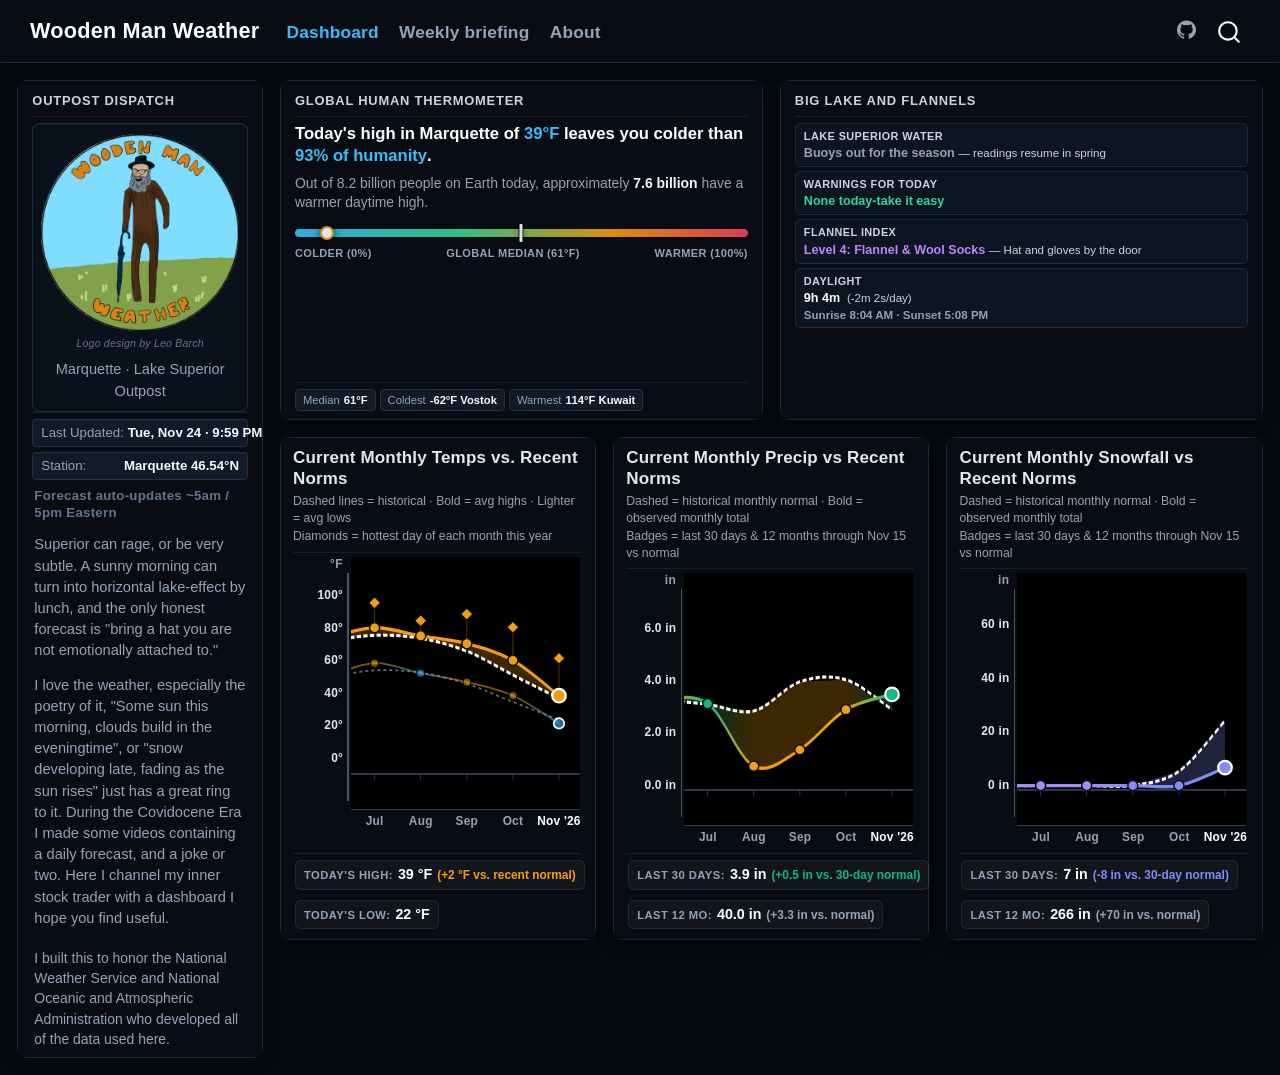
==== docs/index.html @ 08c425c9 "Automated dashboard data update [skip ci]" ====
<!DOCTYPE html>
<html xmlns="http://www.w3.org/1999/xhtml" lang="en" xml:lang="en"><head>

<meta charset="utf-8">
<meta name="generator" content="quarto-1.7.32">

<meta name="viewport" content="width=device-width, initial-scale=1.0, user-scalable=yes">


<title>Wooden Man Weather</title>
<style>
code{white-space: pre-wrap;}
span.smallcaps{font-variant: small-caps;}
div.columns{display: flex; gap: min(4vw, 1.5em);}
div.column{flex: auto; overflow-x: auto;}
div.hanging-indent{margin-left: 1.5em; text-indent: -1.5em;}
ul.task-list{list-style: none;}
ul.task-list li input[type="checkbox"] {
  width: 0.8em;
  margin: 0 0.8em 0.2em -1em; /* quarto-specific, see https://github.com/quarto-dev/quarto-cli/issues/4556 */ 
  vertical-align: middle;
}
</style>


<script src="site_libs/quarto-nav/quarto-nav.js"></script>
<script src="site_libs/quarto-nav/headroom.min.js"></script>
<script src="site_libs/clipboard/clipboard.min.js"></script>
<script src="site_libs/quarto-search/autocomplete.umd.js"></script>
<script src="site_libs/quarto-search/fuse.min.js"></script>
<script src="site_libs/quarto-search/quarto-search.js"></script>
<meta name="quarto:offset" content="./">
<script src="site_libs/quarto-html/quarto.js" type="module"></script>
<script src="site_libs/quarto-html/tabsets/tabsets.js" type="module"></script>
<script src="site_libs/quarto-html/popper.min.js"></script>
<script src="site_libs/quarto-html/tippy.umd.min.js"></script>
<script src="site_libs/quarto-html/anchor.min.js"></script>
<link href="site_libs/quarto-html/tippy.css" rel="stylesheet">
<link href="site_libs/quarto-html/quarto-syntax-highlighting-37eea08aefeeee20ff55810ff984fec1.css" rel="stylesheet" class="quarto-color-scheme" id="quarto-text-highlighting-styles">
<link href="site_libs/quarto-html/quarto-syntax-highlighting-dark-2fef5ea3f8957b3e4ecc936fc74692ca.css" rel="stylesheet" class="quarto-color-scheme quarto-color-alternate" id="quarto-text-highlighting-styles">
<link href="site_libs/quarto-html/quarto-syntax-highlighting-37eea08aefeeee20ff55810ff984fec1.css" rel="stylesheet" class="quarto-color-scheme-extra" id="quarto-text-highlighting-styles">
<script src="site_libs/bootstrap/bootstrap.min.js"></script>
<link href="site_libs/bootstrap/bootstrap-icons.css" rel="stylesheet">
<link href="site_libs/bootstrap/bootstrap-cb31818e37ed637ae0731d49b212a580.min.css" rel="stylesheet" append-hash="true" class="quarto-color-scheme" id="quarto-bootstrap" data-mode="dark">
<link href="site_libs/bootstrap/bootstrap-dark-cb31818e37ed637ae0731d49b212a580.min.css" rel="stylesheet" append-hash="true" class="quarto-color-scheme quarto-color-alternate" id="quarto-bootstrap" data-mode="dark">
<link href="site_libs/bootstrap/bootstrap-cb31818e37ed637ae0731d49b212a580.min.css" rel="stylesheet" append-hash="true" class="quarto-color-scheme-extra" id="quarto-bootstrap" data-mode="dark">
<script src="site_libs/quarto-dashboard/quarto-dashboard.js"></script>
<script src="site_libs/quarto-dashboard/stickythead.js"></script>



<script src="site_libs/quarto-dashboard/web-components.js" type="module"></script>
<script src="site_libs/quarto-dashboard/components.js"></script>

<script id="quarto-search-options" type="application/json">{
  "location": "navbar",
  "copy-button": false,
  "collapse-after": 3,
  "panel-placement": "end",
  "type": "overlay",
  "limit": 50,
  "keyboard-shortcut": [
    "f",
    "/",
    "s"
  ],
  "show-item-context": false,
  "language": {
    "search-no-results-text": "No results",
    "search-matching-documents-text": "matching documents",
    "search-copy-link-title": "Copy link to search",
    "search-hide-matches-text": "Hide additional matches",
    "search-more-match-text": "more match in this document",
    "search-more-matches-text": "more matches in this document",
    "search-clear-button-title": "Clear",
    "search-text-placeholder": "",
    "search-detached-cancel-button-title": "Cancel",
    "search-submit-button-title": "Submit",
    "search-label": "Search"
  }
}</script>


<link rel="stylesheet" href="styles/outpost-layout.css">
<link rel="stylesheet" href="styles/fit-scroll.css">
</head>

<body class="quarto-dashboard nav-fixed dashboard-fill fullcontent quarto-light">


<div id="quarto-search-results"></div>
  <header id="quarto-header" class="headroom fixed-top">
    <nav class="navbar navbar-expand-lg " data-bs-theme="dark">
      <div class="navbar-container container-fluid">
      <div class="navbar-brand-container mx-auto">
    <a class="navbar-brand" href="./index.html">
    <span class="navbar-title">Wooden Man Weather</span>
    </a>
  </div>
            <div id="quarto-search" class="" title="Search"></div>
          <button class="navbar-toggler" type="button" data-bs-toggle="collapse" data-bs-target="#navbarCollapse" aria-controls="navbarCollapse" role="menu" aria-expanded="false" aria-label="Toggle navigation" onclick="if (window.quartoToggleHeadroom) { window.quartoToggleHeadroom(); }">
  <span class="navbar-toggler-icon"></span>
</button>
          <div class="collapse navbar-collapse" id="navbarCollapse">
            <ul class="navbar-nav navbar-nav-scroll me-auto">
  <li class="nav-item">
    <a class="nav-link active" href="./index.html" aria-current="page"> 
<span class="menu-text">Dashboard</span></a>
  </li>  
  <li class="nav-item">
    <a class="nav-link" href="./monday.html"> 
<span class="menu-text">Weekly briefing</span></a>
  </li>  
  <li class="nav-item">
    <a class="nav-link" href="./about.html"> 
<span class="menu-text">About</span></a>
  </li>  
</ul>
            <ul class="navbar-nav navbar-nav-scroll ms-auto">
  <li class="nav-item compact">
    <a class="nav-link" href="https://github.com/rswaty/woodenmanweather"> <i class="bi bi-github" role="img" aria-label="GitHub repository">
</i> 
<span class="menu-text"></span></a>
  </li>  
</ul>
          </div> <!-- /navcollapse -->
            <div class="quarto-navbar-tools">
</div>
      </div> <!-- /container-fluid -->
    </nav>
<header id="quarto-dashboard-header">
<nav class="navbar navbar-expand-md slim" data-bs-theme="dark">
  <div class="navbar-container container-fluid">
    <button class="navbar-toggler hidden" type="button" data-bs-toggle="collapse" data-bs-target="#dashboard-collapse" aria-controls="dashboard-collapse" aria-expanded="false" aria-label="Toggle navigation">
      <span class="navbar-toggler-icon"></span>
    </button>    


    <div class="navbar-brand-container">       

      <div class="navbar-title">
        <div class="navbar-title-text"><a href="#">Wooden Man Weather</a></div>
        <div class="navbar-subtitle">Marquette &amp; the central U.P.</div>
        
      </div>
    </div>
</div>
</nav>
</header></header>
<!-- content -->
<div id="quarto-content" class="quarto-container page-layout-custom page-navbar quarto-dashboard-content bslib-gap-spacing html-fill-container bslib-page-fill">
<!-- sidebar -->
<!-- margin-sidebar -->
<!-- main -->

<div class="bslib-grid-item html-fill-item bslib-grid" data-layout="fill" style="display: grid; grid-template-columns: minmax(3em, 20fr) minmax(3em, 80fr);
grid-auto-rows: minmax(0, 1fr);">
<div class="bslib-grid" style="display: grid; grid-template-rows: minmax(3em, 1fr); grid-auto-columns: minmax(0, 1fr);">
<div class="bslib-grid" style="display: grid; grid-template-columns: minmax(3em, 1fr);
grid-auto-rows: minmax(0, 1fr);">
<div class="card cell bslib-card html-fill-container" data-bslib-card-init="" data-require-bs-caller="card()" data-full-screen="false">
<div class="card-body html-fill-item html-fill-container">
<div class="cell-output-display html-fill-item html-fill-container">
<div class="wmw-outpost-card wmw-sidebar-card html-fill-item html-fill-container">
  <div class="wmw-op-header html-fill-item html-fill-container">
    <span class="wmw-op-title">Outpost Dispatch</span>
  </div>
  
  <div class="wmw-op-body html-fill-item html-fill-container" style="justify-content: flex-start; gap: 12px;">
    <div class="wmw-logo-box html-fill-item html-fill-container">
      <img class="wmw-logo-img" src="images/logo.jpg" alt="Wooden Man Weather logo">
      <div class="wmw-logo-credit html-fill-item html-fill-container">Logo design by Leo Barch</div>
      <div class="wmw-logo-sub html-fill-item html-fill-container">Marquette · Lake Superior Outpost</div>
    </div>
  </div>

  <div class="wmw-op-footer wmw-sidebar-footer html-fill-item html-fill-container">
    <div class="wmw-stat-pill html-fill-item html-fill-container">Last Updated: <strong>Tue, Nov 24 · 9:59 PM EST</strong></div>
    <div class="wmw-stat-pill html-fill-item html-fill-container">Station: <strong>Marquette 46.54°N</strong></div>
    <div class="wmw-update-note html-fill-item html-fill-container">Forecast auto-updates ~5am / 5pm Eastern</div>
    <div class="wmw-dispatch-blurb html-fill-item html-fill-container">Superior can rage, or be very subtle. A sunny morning can turn into horizontal lake-effect by lunch, and the only honest forecast is "bring a hat you are not emotionally attached to."</div>
    <div class="wmw-dispatch-blurb html-fill-item html-fill-container">I love the weather, especially the poetry of it, "Some sun this morning, clouds build in the eveningtime", or "snow developing late, fading as the sun rises" just has a great ring to it.  During the Covidocene Era I made some videos containing a daily forecast, and a joke or two.  Here I channel my inner stock trader with a dashboard I hope you find useful.</div>
    <div class="wmw-honor-note html-fill-item html-fill-container">I built this to honor the National Weather Service and National Oceanic and Atmospheric Administration who developed all of the data used here.</div>
  </div>
</div>
</div>
</div>
<bslib-tooltip placement="auto" bsoptions="[]" data-require-bs-version="5" data-require-bs-caller="tooltip()">
    <template>Expand</template>
    <span class="bslib-full-screen-enter badge rounded-pill">
        <svg xmlns="http://www.w3.org/2000/svg" viewbox="0 0 24 24" style="height:1em;width:1em;" aria-hidden="true" role="img"><path d="M20 5C20 4.4 19.6 4 19 4H13C12.4 4 12 3.6 12 3C12 2.4 12.4 2 13 2H21C21.6 2 22 2.4 22 3V11C22 11.6 21.6 12 21 12C20.4 12 20 11.6 20 11V5ZM4 19C4 19.6 4.4 20 5 20H11C11.6 20 12 20.4 12 21C12 21.6 11.6 22 11 22H3C2.4 22 2 21.6 2 21V13C2 12.4 2.4 12 3 12C3.6 12 4 12.4 4 13V19Z"></path></svg>
    </span>
</bslib-tooltip><script data-bslib-card-init="">bslib.Card.initializeAllCards();</script></div>
</div>
</div><div class="bslib-grid" style="display: grid; grid-template-rows: minmax(3em, 1fr) minmax(3em, 1fr); grid-auto-columns: minmax(0, 1fr);">
<div class="bslib-grid" style="display: grid; grid-template-columns: minmax(3em, 1fr) minmax(3em, 1fr);
grid-auto-rows: minmax(0, 1fr);">
<div class="bslib-grid" style="display: grid; grid-template-rows: minmax(3em, 1fr); grid-auto-columns: minmax(0, 1fr);">
<div class="card cell bslib-card html-fill-container" data-bslib-card-init="" data-require-bs-caller="card()" data-full-screen="false">
<div class="card-body html-fill-item html-fill-container">
<div class="cell-output-display html-fill-item html-fill-container">
<div class="wmw-outpost-card html-fill-item html-fill-container">
  <div class="wmw-op-header html-fill-item html-fill-container">
    <span class="wmw-op-title">Global Human Thermometer</span>
  </div>
  <div class="wmw-op-body html-fill-item html-fill-container">
    <div class="wmw-human-headline html-fill-item html-fill-container">Today's high in Marquette of <span class="wmw-hl-cold">39°F</span> leaves you colder than <span class="wmw-hl-cold">93% of humanity</span>.</div>
    <div class="wmw-human-sub html-fill-item html-fill-container">Out of 8.2 billion people on Earth today, approximately <strong>7.6 billion</strong> have a warmer daytime high.</div>
    
    <div class="wmw-earth-bar-shell html-fill-item html-fill-container">
      <div class="wmw-earth-bar-track html-fill-item html-fill-container">
        <div class="wmw-earth-bar-median html-fill-item html-fill-container" style="left: 50%;" title="Global Median 61°F"></div>
        <div class="wmw-earth-bar-pin html-fill-item html-fill-container" style="left: 7%; border-color: #38bdf8;"></div>
      </div>
      <div class="wmw-earth-bar-labels html-fill-item html-fill-container">
        <span>Colder (0%)</span>
        <span>Global Median (61°F)</span>
        <span>Warmer (100%)</span>
      </div>
    </div>
  </div>
  <div class="wmw-op-footer html-fill-item html-fill-container">
    <div class="wmw-stat-pill html-fill-item html-fill-container">Median <strong>61°F</strong></div>
    <div class="wmw-stat-pill html-fill-item html-fill-container">Coldest <strong>-62°F Vostok</strong></div>
    <div class="wmw-stat-pill html-fill-item html-fill-container">Warmest <strong>114°F Kuwait</strong></div>
  </div>
</div>
</div>
</div>
<bslib-tooltip placement="auto" bsoptions="[]" data-require-bs-version="5" data-require-bs-caller="tooltip()">
    <template>Expand</template>
    <span class="bslib-full-screen-enter badge rounded-pill">
        <svg xmlns="http://www.w3.org/2000/svg" viewbox="0 0 24 24" style="height:1em;width:1em;" aria-hidden="true" role="img"><path d="M20 5C20 4.4 19.6 4 19 4H13C12.4 4 12 3.6 12 3C12 2.4 12.4 2 13 2H21C21.6 2 22 2.4 22 3V11C22 11.6 21.6 12 21 12C20.4 12 20 11.6 20 11V5ZM4 19C4 19.6 4.4 20 5 20H11C11.6 20 12 20.4 12 21C12 21.6 11.6 22 11 22H3C2.4 22 2 21.6 2 21V13C2 12.4 2.4 12 3 12C3.6 12 4 12.4 4 13V19Z"></path></svg>
    </span>
</bslib-tooltip><script data-bslib-card-init="">bslib.Card.initializeAllCards();</script></div>
</div><div class="bslib-grid" style="display: grid; grid-template-rows: minmax(3em, 1fr); grid-auto-columns: minmax(0, 1fr);">
<div class="card cell bslib-card html-fill-container" data-bslib-card-init="" data-require-bs-caller="card()" data-full-screen="false">
<div class="card-body html-fill-item html-fill-container">
<div class="cell-output-display html-fill-item html-fill-container">
<div class="wmw-outpost-card html-fill-item html-fill-container">
  <div class="wmw-op-header html-fill-item html-fill-container">
    <span class="wmw-op-title">Big Lake and Flannels</span>
  </div>
  <div class="wmw-op-body html-fill-item html-fill-container">
    <div class="wmw-gauge-list html-fill-item html-fill-container">
      <div class="wmw-gauge-item html-fill-item html-fill-container"><span class="wmw-gauge-label">Lake Superior Water</span><span class="wmw-gauge-val"><strong style="color: #94a3b8;">Buoys out for the season</strong> <span class="wmw-gauge-sub">— readings resume in spring</span></span></div>
      <div class="wmw-gauge-item html-fill-item html-fill-container"><span class="wmw-gauge-label">Warnings for today</span><span class="wmw-gauge-val"><strong style="color: #34d399;">None today-take it easy</strong></span></div>
      <div class="wmw-gauge-item html-fill-item html-fill-container"><span class="wmw-gauge-label">Flannel Index</span><span class="wmw-gauge-val"><strong style="color: #c084fc;">Level 4: Flannel &amp; Wool Socks</strong> <span class="wmw-gauge-sub">— Hat and gloves by the door</span></span></div>
      <div class="wmw-gauge-item html-fill-item html-fill-container"><span class="wmw-gauge-label">Daylight</span><span class="wmw-gauge-val"><strong style="color: #ffffff;">9h 4m</strong> <span class="wmw-gauge-sub" style="color: #fca5a5; font-weight: 600;">&nbsp;(-2m 2s/day)</span><span class="wmw-gauge-note">Sunrise 8:04 AM · Sunset 5:08 PM</span></span></div>
    </div>
  </div>
</div>
</div>
</div>
<bslib-tooltip placement="auto" bsoptions="[]" data-require-bs-version="5" data-require-bs-caller="tooltip()">
    <template>Expand</template>
    <span class="bslib-full-screen-enter badge rounded-pill">
        <svg xmlns="http://www.w3.org/2000/svg" viewbox="0 0 24 24" style="height:1em;width:1em;" aria-hidden="true" role="img"><path d="M20 5C20 4.4 19.6 4 19 4H13C12.4 4 12 3.6 12 3C12 2.4 12.4 2 13 2H21C21.6 2 22 2.4 22 3V11C22 11.6 21.6 12 21 12C20.4 12 20 11.6 20 11V5ZM4 19C4 19.6 4.4 20 5 20H11C11.6 20 12 20.4 12 21C12 21.6 11.6 22 11 22H3C2.4 22 2 21.6 2 21V13C2 12.4 2.4 12 3 12C3.6 12 4 12.4 4 13V19Z"></path></svg>
    </span>
</bslib-tooltip><script data-bslib-card-init="">bslib.Card.initializeAllCards();</script></div>
</div>
</div>
<div class="bslib-grid" style="display: grid; grid-template-columns: minmax(3em, 1fr) minmax(3em, 1fr) minmax(3em, 1fr);
grid-auto-rows: minmax(0, 1fr);">
<div class="bslib-grid" style="display: grid; grid-template-rows: minmax(3em, 1fr); grid-auto-columns: minmax(0, 1fr);">
<div class="card cell bslib-card html-fill-container" data-bslib-card-init="" data-require-bs-caller="card()" data-full-screen="false">
<div class="card-body html-fill-item html-fill-container">
<div class="cell-output-display html-fill-item html-fill-container">
<div class="wmw-chart-card html-fill-item html-fill-container" id="wmw-chart-temperature" data-metric="temperature">
<div class="wmw-chart-header html-fill-item html-fill-container">
<h4 class="wmw-chart-title">Current Monthly Temps vs. Recent Norms</h4>
<div class="wmw-chart-subtitle html-fill-item html-fill-container">Dashed lines = historical · Bold = avg highs · Lighter = avg lows<span class="wmw-chart-subtitle-line">Diamonds = hottest day of each month this year</span></div>
</div>
<div class="wmw-chart-main html-fill-item html-fill-container">
<div class="wmw-y-axis-pane html-fill-item html-fill-container">
<div class="wmw-y-axis-track html-fill-item html-fill-container">
  <div class="wmw-y-unit html-fill-item html-fill-container">°F</div>
  <div class="wmw-y-spine html-fill-item html-fill-container"></div>
  <div class="wmw-y-label html-fill-item html-fill-container" style="top:80.28%;">0°</div>
  <div class="wmw-y-label html-fill-item html-fill-container" style="top:67.34%;">20°</div>
  <div class="wmw-y-label html-fill-item html-fill-container" style="top:54.39%;">40°</div>
  <div class="wmw-y-label html-fill-item html-fill-container" style="top:41.45%;">60°</div>
  <div class="wmw-y-label html-fill-item html-fill-container" style="top:28.51%;">80°</div>
  <div class="wmw-y-label html-fill-item html-fill-container" style="top:15.56%;">100°</div>
</div>
</div>
<div class="wmw-viewport-shell html-fill-item html-fill-container">
<div class="wmw-viewport html-fill-item html-fill-container" id="wmw-chart-temperature-viewport" tabindex="0">
<div class="wmw-canvas-wrap html-fill-item html-fill-container" id="wmw-chart-temperature-canvas" style="width: 135%; min-width: 540px;">
<div class="wmw-plot-frame html-fill-item html-fill-container">
<svg class="wmw-svg" viewbox="0 0 900 230" preserveaspectratio="none">
<defs>
<lineargradient id="grad-line-temperature" x1="0%" y1="0%" x2="100%" y2="0%">
<stop offset="0%" stop-color="#38bdf8"></stop>
<stop offset="9.1%" stop-color="#38bdf8"></stop>
<stop offset="18.2%" stop-color="#f59e0b"></stop>
<stop offset="27.3%" stop-color="#f59e0b"></stop>
<stop offset="36.4%" stop-color="#f59e0b"></stop>
<stop offset="45.5%" stop-color="#38bdf8"></stop>
<stop offset="54.5%" stop-color="#f59e0b"></stop>
<stop offset="63.6%" stop-color="#f59e0b"></stop>
<stop offset="72.7%" stop-color="#f59e0b"></stop>
<stop offset="81.8%" stop-color="#f59e0b"></stop>
<stop offset="90.9%" stop-color="#f59e0b"></stop>
<stop offset="100%" stop-color="#f59e0b"></stop>
</lineargradient>
<lineargradient id="grad-area-temperature" x1="0%" y1="0%" x2="100%" y2="0%">
<stop offset="0%" stop-color="#38bdf8" stop-opacity="0.25"></stop>
<stop offset="9.1%" stop-color="#38bdf8" stop-opacity="0.25"></stop>
<stop offset="18.2%" stop-color="#f59e0b" stop-opacity="0.25"></stop>
<stop offset="27.3%" stop-color="#f59e0b" stop-opacity="0.25"></stop>
<stop offset="36.4%" stop-color="#f59e0b" stop-opacity="0.25"></stop>
<stop offset="45.5%" stop-color="#38bdf8" stop-opacity="0.25"></stop>
<stop offset="54.5%" stop-color="#f59e0b" stop-opacity="0.25"></stop>
<stop offset="63.6%" stop-color="#f59e0b" stop-opacity="0.25"></stop>
<stop offset="72.7%" stop-color="#f59e0b" stop-opacity="0.25"></stop>
<stop offset="81.8%" stop-color="#f59e0b" stop-opacity="0.25"></stop>
<stop offset="90.9%" stop-color="#f59e0b" stop-opacity="0.25"></stop>
<stop offset="100%" stop-color="#f59e0b" stop-opacity="0.25"></stop>
</lineargradient>
<lineargradient id="grad-low-line-temperature" x1="0%" y1="0%" x2="100%" y2="0%">
<stop offset="0%" stop-color="#38bdf8"></stop>
<stop offset="9.1%" stop-color="#38bdf8"></stop>
<stop offset="18.2%" stop-color="#f59e0b"></stop>
<stop offset="27.3%" stop-color="#f59e0b"></stop>
<stop offset="36.4%" stop-color="#f59e0b"></stop>
<stop offset="45.5%" stop-color="#38bdf8"></stop>
<stop offset="54.5%" stop-color="#f59e0b"></stop>
<stop offset="63.6%" stop-color="#f59e0b"></stop>
<stop offset="72.7%" stop-color="#38bdf8"></stop>
<stop offset="81.8%" stop-color="#f59e0b"></stop>
<stop offset="90.9%" stop-color="#f59e0b"></stop>
<stop offset="100%" stop-color="#38bdf8"></stop>
</lineargradient>
</defs>
<rect x="0" y="0" width="900" height="230" class="wmw-bg-rect"></rect>

<!-- Light shading strictly between current observed and historical high lines -->
<path d="M 20 150.7 C 32.8 152.2, 71.2 160.6, 96.8 159.3 C 122.4 158, 148 147.6, 173.6 143.1 C 199.2 138.5, 224.8 137, 250.5 132 C 276.1 127.1, 301.7 119.8, 327.3 113.4 C 352.9 107, 378.5 99.9, 404.1 93.4 C 429.7 86.9, 455.3 79.2, 480.9 74.4 C 506.5 69.6, 532.1 65, 557.7 64.6 C 583.3 64.2, 608.9 69.5, 634.5 72 C 660.2 74.4, 685.8 75.4, 711.4 79.1 C 737 82.8, 762.6 86.5, 788.2 94.4 C 813.8 102.3, 852.2 121.2, 865 126.6 L 865 129 L 788.2 107.7 L 711.4 86 L 634.5 74.2 L 557.7 71.5 L 480.9 77.8 L 404.1 92.8 L 327.3 115.4 L 250.5 132.7 L 173.6 147.6 L 96.8 152.6 L 20 145.1 Z" fill="url(#grad-area-temperature)" class="wmw-area-divergence"></path>

<!-- Historical lows: lighter dashed white -->
<path d="M 20 164 C 32.8 165.6, 71.2 172.2, 96.8 173.9 C 122.4 175.7, 148 176.5, 173.6 174.5 C 199.2 172.6, 224.8 167.2, 250.5 162.2 C 276.1 157.1, 301.7 150.4, 327.3 144.3 C 352.9 138.2, 378.5 131.3, 404.1 125.7 C 429.7 120.1, 455.3 114.4, 480.9 110.7 C 506.5 107, 532.1 104.4, 557.7 103.5 C 583.3 102.7, 608.9 103.6, 634.5 105.6 C 660.2 107.6, 685.8 111.3, 711.4 115.7 C 737 120.2, 762.6 126.8, 788.2 132.3 C 813.8 137.7, 852.2 145.9, 865 148.6" stroke="#ffffff" stroke-width="1.6" stroke-dasharray="5 5" opacity="0.42" fill="none" class="wmw-low-normal-line"></path>

<!-- Observed lows: lighter divergence stroke -->
<path d="M 20 170.6 C 32.8 171.8, 71.2 177.9, 96.8 177.7 C 122.4 177.4, 148 172.3, 173.6 169.1 C 199.2 165.8, 224.8 162.8, 250.5 158.3 C 276.1 153.8, 301.7 146.9, 327.3 142.1 C 352.9 137.4, 378.5 135.2, 404.1 129.8 C 429.7 124.4, 455.3 115.3, 480.9 109.8 C 506.5 104.3, 532.1 97.6, 557.7 96.9 C 583.3 96.3, 608.9 103.1, 634.5 106 C 660.2 108.9, 685.8 110.8, 711.4 114.2 C 737 117.7, 762.6 120.2, 788.2 126.5 C 813.8 132.7, 852.2 147.7, 865 151.9" stroke="url(#grad-low-line-temperature)" stroke-width="1.7" stroke-linecap="round" stroke-linejoin="round" opacity="0.55" fill="none" class="wmw-low-obs-line"></path>

<!-- Historical highs: crisp white and slightly wider (stroke-width 2.6) -->
<path d="M 20 145.1 C 32.8 146.3, 71.2 152.2, 96.8 152.6 C 122.4 153.1, 148 150.9, 173.6 147.6 C 199.2 144.3, 224.8 138.1, 250.5 132.7 C 276.1 127.3, 301.7 122.1, 327.3 115.4 C 352.9 108.8, 378.5 99.1, 404.1 92.8 C 429.7 86.5, 455.3 81.3, 480.9 77.8 C 506.5 74.2, 532.1 72.1, 557.7 71.5 C 583.3 70.9, 608.9 71.8, 634.5 74.2 C 660.2 76.6, 685.8 80.4, 711.4 86 C 737 91.5, 762.6 100.5, 788.2 107.7 C 813.8 114.9, 852.2 125.4, 865 129" stroke="#ffffff" stroke-width="2.6" stroke-dasharray="6 4" opacity="0.95" fill="none" class="wmw-normal-line"></path>

<!-- Observed monthly-average highs -->
<path d="M 20 150.7 C 32.8 152.2, 71.2 160.6, 96.8 159.3 C 122.4 158, 148 147.6, 173.6 143.1 C 199.2 138.5, 224.8 137, 250.5 132 C 276.1 127.1, 301.7 119.8, 327.3 113.4 C 352.9 107, 378.5 99.9, 404.1 93.4 C 429.7 86.9, 455.3 79.2, 480.9 74.4 C 506.5 69.6, 532.1 65, 557.7 64.6 C 583.3 64.2, 608.9 69.5, 634.5 72 C 660.2 74.4, 685.8 75.4, 711.4 79.1 C 737 82.8, 762.6 86.5, 788.2 94.4 C 813.8 102.3, 852.2 121.2, 865 126.6" stroke="url(#grad-line-temperature)" stroke-width="2.8" stroke-linecap="round" stroke-linejoin="round" fill="none" class="wmw-obs-line"></path>

<!-- X-Axis baseline and month tick marks -->
<line x1="0" y1="198" x2="900" y2="198" stroke="#334155" stroke-width="1.5"></line>
<line x1="20" y1="198" x2="20" y2="203" stroke="#334155" stroke-width="1.5"></line>
<line x1="96.8" y1="198" x2="96.8" y2="203" stroke="#334155" stroke-width="1.5"></line>
<line x1="173.6" y1="198" x2="173.6" y2="203" stroke="#334155" stroke-width="1.5"></line>
<line x1="250.5" y1="198" x2="250.5" y2="203" stroke="#334155" stroke-width="1.5"></line>
<line x1="327.3" y1="198" x2="327.3" y2="203" stroke="#334155" stroke-width="1.5"></line>
<line x1="404.1" y1="198" x2="404.1" y2="203" stroke="#334155" stroke-width="1.5"></line>
<line x1="480.9" y1="198" x2="480.9" y2="203" stroke="#334155" stroke-width="1.5"></line>
<line x1="557.7" y1="198" x2="557.7" y2="203" stroke="#334155" stroke-width="1.5"></line>
<line x1="634.5" y1="198" x2="634.5" y2="203" stroke="#334155" stroke-width="1.5"></line>
<line x1="711.4" y1="198" x2="711.4" y2="203" stroke="#334155" stroke-width="1.5"></line>
<line x1="788.2" y1="198" x2="788.2" y2="203" stroke="#334155" stroke-width="1.5"></line>
<line x1="865" y1="198" x2="865" y2="203" stroke="#334155" stroke-width="1.5"></line>

<!-- Mean-high markers -->
<g class="wmw-markers-group">
<circle cx="20" cy="150.7" r="4.6" fill="#38bdf8" stroke="#090d13" stroke-width="1.3" class="wmw-dot"></circle>
<circle cx="20" cy="170.6" r="3.6" fill="#38bdf8" fill-opacity="0.55" stroke="#090d13" stroke-width="1.1" class="wmw-low-dot"></circle>
<circle cx="96.8" cy="159.3" r="4.6" fill="#38bdf8" stroke="#090d13" stroke-width="1.3" class="wmw-dot"></circle>
<circle cx="96.8" cy="177.7" r="3.6" fill="#38bdf8" fill-opacity="0.55" stroke="#090d13" stroke-width="1.1" class="wmw-low-dot"></circle>
<circle cx="173.6" cy="143.1" r="4.6" fill="#f59e0b" stroke="#090d13" stroke-width="1.3" class="wmw-dot"></circle>
<circle cx="173.6" cy="169.1" r="3.6" fill="#f59e0b" fill-opacity="0.55" stroke="#090d13" stroke-width="1.1" class="wmw-low-dot"></circle>
<circle cx="250.5" cy="132" r="4.6" fill="#f59e0b" stroke="#090d13" stroke-width="1.3" class="wmw-dot"></circle>
<circle cx="250.5" cy="158.3" r="3.6" fill="#f59e0b" fill-opacity="0.55" stroke="#090d13" stroke-width="1.1" class="wmw-low-dot"></circle>
<circle cx="327.3" cy="113.4" r="4.6" fill="#f59e0b" stroke="#090d13" stroke-width="1.3" class="wmw-dot"></circle>
<circle cx="327.3" cy="142.1" r="3.6" fill="#f59e0b" fill-opacity="0.55" stroke="#090d13" stroke-width="1.1" class="wmw-low-dot"></circle>
<circle cx="404.1" cy="93.4" r="4.6" fill="#38bdf8" stroke="#090d13" stroke-width="1.3" class="wmw-dot"></circle>
<circle cx="404.1" cy="129.8" r="3.6" fill="#38bdf8" fill-opacity="0.55" stroke="#090d13" stroke-width="1.1" class="wmw-low-dot"></circle>
<circle cx="480.9" cy="74.4" r="4.6" fill="#f59e0b" stroke="#090d13" stroke-width="1.3" class="wmw-dot"></circle>
<circle cx="480.9" cy="109.8" r="3.6" fill="#f59e0b" fill-opacity="0.55" stroke="#090d13" stroke-width="1.1" class="wmw-low-dot"></circle>
<circle cx="557.7" cy="64.6" r="4.6" fill="#f59e0b" stroke="#090d13" stroke-width="1.3" class="wmw-dot"></circle>
<circle cx="557.7" cy="96.9" r="3.6" fill="#f59e0b" fill-opacity="0.55" stroke="#090d13" stroke-width="1.1" class="wmw-low-dot"></circle>
<circle cx="634.5" cy="72" r="4.6" fill="#f59e0b" stroke="#090d13" stroke-width="1.3" class="wmw-dot"></circle>
<circle cx="634.5" cy="106" r="3.6" fill="#38bdf8" fill-opacity="0.55" stroke="#090d13" stroke-width="1.1" class="wmw-low-dot"></circle>
<circle cx="711.4" cy="79.1" r="4.6" fill="#f59e0b" stroke="#090d13" stroke-width="1.3" class="wmw-dot"></circle>
<circle cx="711.4" cy="114.2" r="3.6" fill="#f59e0b" fill-opacity="0.55" stroke="#090d13" stroke-width="1.1" class="wmw-low-dot"></circle>
<circle cx="788.2" cy="94.4" r="4.6" fill="#f59e0b" stroke="#090d13" stroke-width="1.3" class="wmw-dot"></circle>
<circle cx="788.2" cy="126.5" r="3.6" fill="#f59e0b" fill-opacity="0.55" stroke="#090d13" stroke-width="1.1" class="wmw-low-dot"></circle>
</g>
<g class="wmw-max-group">
<line x1="20" y1="150.7" x2="20" y2="126.6" stroke="#f59e0b" stroke-width="1.2" stroke-opacity="0.45"></line>
<polygon points="20,121.1 25.5,126.6 20,132.1 14.5,126.6" fill="#f59e0b" stroke="#090d13" stroke-width="1.1" class="wmw-max-dot" data-cx="20" data-cy="126.6"></polygon>
<line x1="96.8" y1="159.3" x2="96.8" y2="131.1" stroke="#f59e0b" stroke-width="1.2" stroke-opacity="0.45"></line>
<polygon points="96.8,125.6 102.3,131.1 96.8,136.6 91.3,131.1" fill="#f59e0b" stroke="#090d13" stroke-width="1.1" class="wmw-max-dot" data-cx="96.8" data-cy="131.1"></polygon>
<line x1="173.6" y1="143.1" x2="173.6" y2="113.2" stroke="#f59e0b" stroke-width="1.2" stroke-opacity="0.45"></line>
<polygon points="173.6,107.7 179.1,113.2 173.6,118.7 168.1,113.2" fill="#f59e0b" stroke="#090d13" stroke-width="1.1" class="wmw-max-dot" data-cx="173.6" data-cy="113.2"></polygon>
<line x1="250.5" y1="132" x2="250.5" y2="104.3" stroke="#f59e0b" stroke-width="1.2" stroke-opacity="0.45"></line>
<polygon points="250.5,98.8 256,104.3 250.5,109.8 245,104.3" fill="#f59e0b" stroke="#090d13" stroke-width="1.1" class="wmw-max-dot" data-cx="250.5" data-cy="104.3"></polygon>
<line x1="327.3" y1="113.4" x2="327.3" y2="73" stroke="#f59e0b" stroke-width="1.2" stroke-opacity="0.45"></line>
<polygon points="327.3,67.5 332.8,73 327.3,78.5 321.8,73" fill="#f59e0b" stroke="#090d13" stroke-width="1.1" class="wmw-max-dot" data-cx="327.3" data-cy="73"></polygon>
<line x1="404.1" y1="93.4" x2="404.1" y2="59.6" stroke="#f59e0b" stroke-width="1.2" stroke-opacity="0.45"></line>
<polygon points="404.1,54.1 409.6,59.6 404.1,65.1 398.6,59.6" fill="#f59e0b" stroke="#090d13" stroke-width="1.1" class="wmw-max-dot" data-cx="404.1" data-cy="59.6"></polygon>
<line x1="480.9" y1="74.4" x2="480.9" y2="52.2" stroke="#f59e0b" stroke-width="1.2" stroke-opacity="0.45"></line>
<polygon points="480.9,46.7 486.4,52.2 480.9,57.7 475.4,52.2" fill="#f59e0b" stroke="#090d13" stroke-width="1.1" class="wmw-max-dot" data-cx="480.9" data-cy="52.2"></polygon>
<line x1="557.7" y1="64.6" x2="557.7" y2="41.8" stroke="#f59e0b" stroke-width="1.2" stroke-opacity="0.45"></line>
<polygon points="557.7,36.3 563.2,41.8 557.7,47.3 552.2,41.8" fill="#f59e0b" stroke="#090d13" stroke-width="1.1" class="wmw-max-dot" data-cx="557.7" data-cy="41.8"></polygon>
<line x1="634.5" y1="72" x2="634.5" y2="58.1" stroke="#f59e0b" stroke-width="1.2" stroke-opacity="0.45"></line>
<polygon points="634.5,52.6 640,58.1 634.5,63.6 629,58.1" fill="#f59e0b" stroke="#090d13" stroke-width="1.1" class="wmw-max-dot" data-cx="634.5" data-cy="58.1"></polygon>
<line x1="711.4" y1="79.1" x2="711.4" y2="52.2" stroke="#f59e0b" stroke-width="1.2" stroke-opacity="0.45"></line>
<polygon points="711.4,46.7 716.9,52.2 711.4,57.7 705.9,52.2" fill="#f59e0b" stroke="#090d13" stroke-width="1.1" class="wmw-max-dot" data-cx="711.4" data-cy="52.2"></polygon>
<line x1="788.2" y1="94.4" x2="788.2" y2="64.1" stroke="#f59e0b" stroke-width="1.2" stroke-opacity="0.45"></line>
<polygon points="788.2,58.6 793.7,64.1 788.2,69.6 782.7,64.1" fill="#f59e0b" stroke="#090d13" stroke-width="1.1" class="wmw-max-dot" data-cx="788.2" data-cy="64.1"></polygon>
<line x1="865" y1="126.6" x2="865" y2="92.4" stroke="#f59e0b" stroke-width="1.2" stroke-opacity="0.45"></line>
<polygon points="865,86.9 870.5,92.4 865,97.9 859.5,92.4" fill="#f59e0b" stroke="#090d13" stroke-width="1.1" class="wmw-max-dot" data-cx="865" data-cy="92.4"></polygon>
</g>
<g class="wmw-markers-group">
<circle cx="865" cy="126.6" r="6.2" fill="#f59e0b" stroke="#ffffff" stroke-width="2" class="wmw-dot-current"></circle>
<circle cx="865" cy="151.9" r="4.8" fill="#38bdf8" fill-opacity="0.6" stroke="#ffffff" stroke-width="1.5" class="wmw-low-dot-current"></circle>
</g>
</svg>
</div>
<div class="wmw-x-labels html-fill-item html-fill-container">
<span class="wmw-x-label" style="left:2.22%;">Dec '25</span>
<span class="wmw-x-label" style="left:10.76%;">Jan '26</span>
<span class="wmw-x-label" style="left:19.29%;">Feb</span>
<span class="wmw-x-label" style="left:27.83%;">Mar</span>
<span class="wmw-x-label" style="left:36.36%;">Apr</span>
<span class="wmw-x-label" style="left:44.9%;">May</span>
<span class="wmw-x-label" style="left:53.43%;">Jun</span>
<span class="wmw-x-label" style="left:61.97%;">Jul</span>
<span class="wmw-x-label" style="left:70.51%;">Aug</span>
<span class="wmw-x-label" style="left:79.04%;">Sep</span>
<span class="wmw-x-label" style="left:87.58%;">Oct</span>
<span class="wmw-x-label active" style="left:96.11%;">Nov '26</span>
</div>
</div>
</div>
</div>
</div>

<div class="wmw-chart-bottom-bar html-fill-item html-fill-container">
<div class="wmw-bottom-stats html-fill-item html-fill-container">
<div class="wmw-stat-badge html-fill-item html-fill-container">
<span class="wmw-stat-now-label">Today's High:</span>
<span class="wmw-stat-now-value">39 °F</span>
<span class="wmw-stat-now-diff" style="color: #f59e0b;">(+2 °F vs. recent normal)</span>
</div>
<div class="wmw-stat-badge html-fill-item html-fill-container"><span class="wmw-stat-now-label">Today's Low:</span><span class="wmw-stat-now-value">22 °F</span></div>
</div>
</div>
<script>
(function() {
  const chartId = 'wmw-chart-temperature';
  const viewport = document.getElementById(chartId + '-viewport');
  const canvas = document.getElementById(chartId + '-canvas');

  if (!viewport || !canvas) return;

  let userHasInteracted = false;

  function scrollToEnd() {
    if (userHasInteracted) return;
    requestAnimationFrame(() => {
      viewport.scrollLeft = viewport.scrollWidth - viewport.clientWidth;
    });
  }

  // Counteract preserveAspectRatio=none stretch so markers stay circular
  function fixMarkerAspect() {
    const svg = canvas.querySelector('.wmw-svg');
    if (!svg || !svg.viewBox || !svg.viewBox.baseVal) return;
    const vb = svg.viewBox.baseVal;
    const rect = svg.getBoundingClientRect();
    if (!rect.width || !rect.height || !vb.width || !vb.height) return;
    const sx = rect.width / vb.width;
    const sy = rect.height / vb.height;
    if (!isFinite(sx) || !isFinite(sy) || sx <= 0 || sy <= 0) return;
    const scaleX = sy / sx;

    svg.querySelectorAll('circle.wmw-dot, circle.wmw-low-dot, circle.wmw-dot-current, circle.wmw-low-dot-current').forEach((el) => {
      const cx = el.getAttribute('cx');
      const cy = el.getAttribute('cy');
      if (cx == null || cy == null) return;
      el.setAttribute('transform', `translate(${cx} ${cy}) scale(${scaleX} 1) translate(${-cx} ${-cy})`);
    });

    svg.querySelectorAll('polygon.wmw-max-dot').forEach((el) => {
      const cx = el.getAttribute('data-cx');
      const cy = el.getAttribute('data-cy');
      if (cx == null || cy == null) return;
      el.setAttribute('transform', `translate(${cx} ${cy}) scale(${scaleX} 1) translate(${-cx} ${-cy})`);
    });
  }

  scrollToEnd();
  setTimeout(scrollToEnd, 50);
  setTimeout(scrollToEnd, 200);
  fixMarkerAspect();
  setTimeout(fixMarkerAspect, 50);
  setTimeout(fixMarkerAspect, 250);

  if (window.ResizeObserver) {
    new ResizeObserver(() => {
      if (!userHasInteracted) scrollToEnd();
      fixMarkerAspect();
    }).observe(viewport);
    new ResizeObserver(() => fixMarkerAspect()).observe(canvas);
  }

  viewport.addEventListener('wheel', (e) => {
    userHasInteracted = true;
    if (Math.abs(e.deltaY) > Math.abs(e.deltaX)) {
      e.preventDefault();
      viewport.scrollLeft += e.deltaY;
    }
  }, { passive: false });

  let isDown = false;
  let startX = 0;
  let scrollLeft = 0;

  viewport.addEventListener('mousedown', (e) => {
    isDown = true;
    userHasInteracted = true;
    viewport.classList.add('grabbing');
    startX = e.pageX - viewport.offsetLeft;
    scrollLeft = viewport.scrollLeft;
  });

  window.addEventListener('mouseup', () => {
    isDown = false;
    viewport.classList.remove('grabbing');
  });

  viewport.addEventListener('mousemove', (e) => {
    if (isDown) {
      e.preventDefault();
      const x = e.pageX - viewport.offsetLeft;
      const walk = (x - startX) * 1.5;
      viewport.scrollLeft = scrollLeft - walk;
    }
  });
})();
</script>
</div>
</div>
</div>
<bslib-tooltip placement="auto" bsoptions="[]" data-require-bs-version="5" data-require-bs-caller="tooltip()">
    <template>Expand</template>
    <span class="bslib-full-screen-enter badge rounded-pill">
        <svg xmlns="http://www.w3.org/2000/svg" viewbox="0 0 24 24" style="height:1em;width:1em;" aria-hidden="true" role="img"><path d="M20 5C20 4.4 19.6 4 19 4H13C12.4 4 12 3.6 12 3C12 2.4 12.4 2 13 2H21C21.6 2 22 2.4 22 3V11C22 11.6 21.6 12 21 12C20.4 12 20 11.6 20 11V5ZM4 19C4 19.6 4.4 20 5 20H11C11.6 20 12 20.4 12 21C12 21.6 11.6 22 11 22H3C2.4 22 2 21.6 2 21V13C2 12.4 2.4 12 3 12C3.6 12 4 12.4 4 13V19Z"></path></svg>
    </span>
</bslib-tooltip><script data-bslib-card-init="">bslib.Card.initializeAllCards();</script></div>
</div><div class="bslib-grid" style="display: grid; grid-template-rows: minmax(3em, 1fr); grid-auto-columns: minmax(0, 1fr);">
<div class="card cell bslib-card html-fill-container" data-bslib-card-init="" data-require-bs-caller="card()" data-full-screen="false">
<div class="card-body html-fill-item html-fill-container">
<div class="cell-output-display html-fill-item html-fill-container">
<div class="wmw-chart-card html-fill-item html-fill-container" id="wmw-chart-precipitation" data-metric="precipitation">
<div class="wmw-chart-header html-fill-item html-fill-container">
<h4 class="wmw-chart-title">Current Monthly Precip vs Recent Norms</h4>
<div class="wmw-chart-subtitle html-fill-item html-fill-container">Dashed = historical monthly normal · Bold = observed monthly total<span class="wmw-chart-subtitle-line">Badges = last 30 days &amp; 12 months through Nov 15 vs normal</span></div>
</div>
<div class="wmw-chart-main html-fill-item html-fill-container">
<div class="wmw-y-axis-pane html-fill-item html-fill-container">
<div class="wmw-y-axis-track html-fill-item html-fill-container">
  <div class="wmw-y-unit html-fill-item html-fill-container">in</div>
  <div class="wmw-y-spine html-fill-item html-fill-container"></div>
  <div class="wmw-y-label html-fill-item html-fill-container" style="top:84.35%;">0.0 in</div>
  <div class="wmw-y-label html-fill-item html-fill-container" style="top:63.56%;">2.0 in</div>
  <div class="wmw-y-label html-fill-item html-fill-container" style="top:42.78%;">4.0 in</div>
  <div class="wmw-y-label html-fill-item html-fill-container" style="top:21.99%;">6.0 in</div>
</div>
</div>
<div class="wmw-viewport-shell html-fill-item html-fill-container">
<div class="wmw-viewport html-fill-item html-fill-container" id="wmw-chart-precipitation-viewport" tabindex="0">
<div class="wmw-canvas-wrap html-fill-item html-fill-container" id="wmw-chart-precipitation-canvas" style="width: 135%; min-width: 540px;">
<div class="wmw-plot-frame html-fill-item html-fill-container">
<svg class="wmw-svg" viewbox="0 0 900 230" preserveaspectratio="none">
<defs>
<lineargradient id="grad-line-precipitation" x1="0%" y1="0%" x2="100%" y2="0%">
<stop offset="0%" stop-color="#10b981"></stop>
<stop offset="9.1%" stop-color="#10b981"></stop>
<stop offset="18.2%" stop-color="#10b981"></stop>
<stop offset="27.3%" stop-color="#10b981"></stop>
<stop offset="36.4%" stop-color="#f59e0b"></stop>
<stop offset="45.5%" stop-color="#f59e0b"></stop>
<stop offset="54.5%" stop-color="#f59e0b"></stop>
<stop offset="63.6%" stop-color="#10b981"></stop>
<stop offset="72.7%" stop-color="#f59e0b"></stop>
<stop offset="81.8%" stop-color="#f59e0b"></stop>
<stop offset="90.9%" stop-color="#f59e0b"></stop>
<stop offset="100%" stop-color="#10b981"></stop>
</lineargradient>
<lineargradient id="grad-area-precipitation" x1="0%" y1="0%" x2="100%" y2="0%">
<stop offset="0%" stop-color="#10b981" stop-opacity="0.25"></stop>
<stop offset="9.1%" stop-color="#10b981" stop-opacity="0.25"></stop>
<stop offset="18.2%" stop-color="#10b981" stop-opacity="0.25"></stop>
<stop offset="27.3%" stop-color="#10b981" stop-opacity="0.25"></stop>
<stop offset="36.4%" stop-color="#f59e0b" stop-opacity="0.25"></stop>
<stop offset="45.5%" stop-color="#f59e0b" stop-opacity="0.25"></stop>
<stop offset="54.5%" stop-color="#f59e0b" stop-opacity="0.25"></stop>
<stop offset="63.6%" stop-color="#10b981" stop-opacity="0.25"></stop>
<stop offset="72.7%" stop-color="#f59e0b" stop-opacity="0.25"></stop>
<stop offset="81.8%" stop-color="#f59e0b" stop-opacity="0.25"></stop>
<stop offset="90.9%" stop-color="#f59e0b" stop-opacity="0.25"></stop>
<stop offset="100%" stop-color="#10b981" stop-opacity="0.25"></stop>
</lineargradient>
<lineargradient id="grad-low-line-precipitation" x1="0%" y1="0%" x2="100%" y2="0%">












</lineargradient>
</defs>
<rect x="0" y="0" width="900" height="230" class="wmw-bg-rect"></rect>

<!-- Light shading strictly between current observed and historical high lines -->
<path d="M 20 110.1 C 32.8 108, 71.2 98.5, 96.8 97.7 C 122.4 96.8, 148 114.2, 173.6 105.1 C 199.2 95.9, 224.8 40.1, 250.5 42.7 C 276.1 45.2, 301.7 98.8, 327.3 120.4 C 352.9 142, 378.5 172.1, 404.1 172.2 C 429.7 172.4, 455.3 130.2, 480.9 121.3 C 506.5 112.5, 532.1 110, 557.7 119.2 C 583.3 128.3, 608.9 169.3, 634.5 176.3 C 660.2 183.3, 685.8 169.9, 711.4 161.3 C 737 152.6, 762.6 133.1, 788.2 124.7 C 813.8 116.3, 852.2 113.1, 865 110.8 L 865 124.7 L 788.2 97.4 L 711.4 99.3 L 634.5 125.9 L 557.7 119.9 L 480.9 115.8 L 404.1 113.4 L 327.3 113.9 L 250.5 130.2 L 173.6 140.5 L 96.8 138.3 L 20 131.9 Z" fill="url(#grad-area-precipitation)" class="wmw-area-divergence"></path>


<!-- Historical highs: crisp white and slightly wider (stroke-width 2.6) -->
<path d="M 20 131.9 C 32.8 132.9, 71.2 136.9, 96.8 138.3 C 122.4 139.7, 148 141.8, 173.6 140.5 C 199.2 139.1, 224.8 134.6, 250.5 130.2 C 276.1 125.8, 301.7 116.7, 327.3 113.9 C 352.9 111.1, 378.5 113.1, 404.1 113.4 C 429.7 113.8, 455.3 114.8, 480.9 115.8 C 506.5 116.9, 532.1 118.2, 557.7 119.9 C 583.3 121.6, 608.9 129.3, 634.5 125.9 C 660.2 122.5, 685.8 104.1, 711.4 99.3 C 737 94.6, 762.6 93.2, 788.2 97.4 C 813.8 101.7, 852.2 120.1, 865 124.7" stroke="#ffffff" stroke-width="2.6" stroke-dasharray="6 4" opacity="0.95" fill="none" class="wmw-normal-line"></path>

<!-- Observed monthly-average highs -->
<path d="M 20 110.1 C 32.8 108, 71.2 98.5, 96.8 97.7 C 122.4 96.8, 148 114.2, 173.6 105.1 C 199.2 95.9, 224.8 40.1, 250.5 42.7 C 276.1 45.2, 301.7 98.8, 327.3 120.4 C 352.9 142, 378.5 172.1, 404.1 172.2 C 429.7 172.4, 455.3 130.2, 480.9 121.3 C 506.5 112.5, 532.1 110, 557.7 119.2 C 583.3 128.3, 608.9 169.3, 634.5 176.3 C 660.2 183.3, 685.8 169.9, 711.4 161.3 C 737 152.6, 762.6 133.1, 788.2 124.7 C 813.8 116.3, 852.2 113.1, 865 110.8" stroke="url(#grad-line-precipitation)" stroke-width="2.8" stroke-linecap="round" stroke-linejoin="round" fill="none" class="wmw-obs-line"></path>

<!-- X-Axis baseline and month tick marks -->
<line x1="0" y1="198" x2="900" y2="198" stroke="#334155" stroke-width="1.5"></line>
<line x1="20" y1="198" x2="20" y2="203" stroke="#334155" stroke-width="1.5"></line>
<line x1="96.8" y1="198" x2="96.8" y2="203" stroke="#334155" stroke-width="1.5"></line>
<line x1="173.6" y1="198" x2="173.6" y2="203" stroke="#334155" stroke-width="1.5"></line>
<line x1="250.5" y1="198" x2="250.5" y2="203" stroke="#334155" stroke-width="1.5"></line>
<line x1="327.3" y1="198" x2="327.3" y2="203" stroke="#334155" stroke-width="1.5"></line>
<line x1="404.1" y1="198" x2="404.1" y2="203" stroke="#334155" stroke-width="1.5"></line>
<line x1="480.9" y1="198" x2="480.9" y2="203" stroke="#334155" stroke-width="1.5"></line>
<line x1="557.7" y1="198" x2="557.7" y2="203" stroke="#334155" stroke-width="1.5"></line>
<line x1="634.5" y1="198" x2="634.5" y2="203" stroke="#334155" stroke-width="1.5"></line>
<line x1="711.4" y1="198" x2="711.4" y2="203" stroke="#334155" stroke-width="1.5"></line>
<line x1="788.2" y1="198" x2="788.2" y2="203" stroke="#334155" stroke-width="1.5"></line>
<line x1="865" y1="198" x2="865" y2="203" stroke="#334155" stroke-width="1.5"></line>

<!-- Mean-high markers -->
<g class="wmw-markers-group">
<circle cx="20" cy="110.1" r="4.6" fill="#10b981" stroke="#090d13" stroke-width="1.3" class="wmw-dot"></circle>
<circle cx="96.8" cy="97.7" r="4.6" fill="#10b981" stroke="#090d13" stroke-width="1.3" class="wmw-dot"></circle>
<circle cx="173.6" cy="105.1" r="4.6" fill="#10b981" stroke="#090d13" stroke-width="1.3" class="wmw-dot"></circle>
<circle cx="250.5" cy="42.7" r="4.6" fill="#10b981" stroke="#090d13" stroke-width="1.3" class="wmw-dot"></circle>
<circle cx="327.3" cy="120.4" r="4.6" fill="#f59e0b" stroke="#090d13" stroke-width="1.3" class="wmw-dot"></circle>
<circle cx="404.1" cy="172.2" r="4.6" fill="#f59e0b" stroke="#090d13" stroke-width="1.3" class="wmw-dot"></circle>
<circle cx="480.9" cy="121.3" r="4.6" fill="#f59e0b" stroke="#090d13" stroke-width="1.3" class="wmw-dot"></circle>
<circle cx="557.7" cy="119.2" r="4.6" fill="#10b981" stroke="#090d13" stroke-width="1.3" class="wmw-dot"></circle>
<circle cx="634.5" cy="176.3" r="4.6" fill="#f59e0b" stroke="#090d13" stroke-width="1.3" class="wmw-dot"></circle>
<circle cx="711.4" cy="161.3" r="4.6" fill="#f59e0b" stroke="#090d13" stroke-width="1.3" class="wmw-dot"></circle>
<circle cx="788.2" cy="124.7" r="4.6" fill="#f59e0b" stroke="#090d13" stroke-width="1.3" class="wmw-dot"></circle>
<circle cx="865" cy="110.8" r="6.2" fill="#10b981" stroke="#ffffff" stroke-width="2" class="wmw-dot-current"></circle>
</g>
</svg>
</div>
<div class="wmw-x-labels html-fill-item html-fill-container">
<span class="wmw-x-label" style="left:2.22%;">Dec '25</span>
<span class="wmw-x-label" style="left:10.76%;">Jan '26</span>
<span class="wmw-x-label" style="left:19.29%;">Feb</span>
<span class="wmw-x-label" style="left:27.83%;">Mar</span>
<span class="wmw-x-label" style="left:36.36%;">Apr</span>
<span class="wmw-x-label" style="left:44.9%;">May</span>
<span class="wmw-x-label" style="left:53.43%;">Jun</span>
<span class="wmw-x-label" style="left:61.97%;">Jul</span>
<span class="wmw-x-label" style="left:70.51%;">Aug</span>
<span class="wmw-x-label" style="left:79.04%;">Sep</span>
<span class="wmw-x-label" style="left:87.58%;">Oct</span>
<span class="wmw-x-label active" style="left:96.11%;">Nov '26</span>
</div>
</div>
</div>
</div>
</div>

<div class="wmw-chart-bottom-bar html-fill-item html-fill-container">
<div class="wmw-bottom-stats html-fill-item html-fill-container">
<div class="wmw-stat-badge html-fill-item html-fill-container">
<span class="wmw-stat-now-label">Last 30 Days:</span>
<span class="wmw-stat-now-value">3.9 in</span>
<span class="wmw-stat-now-diff" style="color: #10b981;">(+0.5 in vs. 30-day normal)</span>
</div>
<div class="wmw-stat-badge html-fill-item html-fill-container"><span class="wmw-stat-now-label">Last 12 Mo:</span><span class="wmw-stat-now-value">40.0 in</span><span class="wmw-stat-now-diff" style="color: #94a3b8;">(+3.3 in vs. normal)</span></div>
</div>
</div>
<script>
(function() {
  const chartId = 'wmw-chart-precipitation';
  const viewport = document.getElementById(chartId + '-viewport');
  const canvas = document.getElementById(chartId + '-canvas');

  if (!viewport || !canvas) return;

  let userHasInteracted = false;

  function scrollToEnd() {
    if (userHasInteracted) return;
    requestAnimationFrame(() => {
      viewport.scrollLeft = viewport.scrollWidth - viewport.clientWidth;
    });
  }

  // Counteract preserveAspectRatio=none stretch so markers stay circular
  function fixMarkerAspect() {
    const svg = canvas.querySelector('.wmw-svg');
    if (!svg || !svg.viewBox || !svg.viewBox.baseVal) return;
    const vb = svg.viewBox.baseVal;
    const rect = svg.getBoundingClientRect();
    if (!rect.width || !rect.height || !vb.width || !vb.height) return;
    const sx = rect.width / vb.width;
    const sy = rect.height / vb.height;
    if (!isFinite(sx) || !isFinite(sy) || sx <= 0 || sy <= 0) return;
    const scaleX = sy / sx;

    svg.querySelectorAll('circle.wmw-dot, circle.wmw-low-dot, circle.wmw-dot-current, circle.wmw-low-dot-current').forEach((el) => {
      const cx = el.getAttribute('cx');
      const cy = el.getAttribute('cy');
      if (cx == null || cy == null) return;
      el.setAttribute('transform', `translate(${cx} ${cy}) scale(${scaleX} 1) translate(${-cx} ${-cy})`);
    });

    svg.querySelectorAll('polygon.wmw-max-dot').forEach((el) => {
      const cx = el.getAttribute('data-cx');
      const cy = el.getAttribute('data-cy');
      if (cx == null || cy == null) return;
      el.setAttribute('transform', `translate(${cx} ${cy}) scale(${scaleX} 1) translate(${-cx} ${-cy})`);
    });
  }

  scrollToEnd();
  setTimeout(scrollToEnd, 50);
  setTimeout(scrollToEnd, 200);
  fixMarkerAspect();
  setTimeout(fixMarkerAspect, 50);
  setTimeout(fixMarkerAspect, 250);

  if (window.ResizeObserver) {
    new ResizeObserver(() => {
      if (!userHasInteracted) scrollToEnd();
      fixMarkerAspect();
    }).observe(viewport);
    new ResizeObserver(() => fixMarkerAspect()).observe(canvas);
  }

  viewport.addEventListener('wheel', (e) => {
    userHasInteracted = true;
    if (Math.abs(e.deltaY) > Math.abs(e.deltaX)) {
      e.preventDefault();
      viewport.scrollLeft += e.deltaY;
    }
  }, { passive: false });

  let isDown = false;
  let startX = 0;
  let scrollLeft = 0;

  viewport.addEventListener('mousedown', (e) => {
    isDown = true;
    userHasInteracted = true;
    viewport.classList.add('grabbing');
    startX = e.pageX - viewport.offsetLeft;
    scrollLeft = viewport.scrollLeft;
  });

  window.addEventListener('mouseup', () => {
    isDown = false;
    viewport.classList.remove('grabbing');
  });

  viewport.addEventListener('mousemove', (e) => {
    if (isDown) {
      e.preventDefault();
      const x = e.pageX - viewport.offsetLeft;
      const walk = (x - startX) * 1.5;
      viewport.scrollLeft = scrollLeft - walk;
    }
  });
})();
</script>
</div>
</div>
</div>
<bslib-tooltip placement="auto" bsoptions="[]" data-require-bs-version="5" data-require-bs-caller="tooltip()">
    <template>Expand</template>
    <span class="bslib-full-screen-enter badge rounded-pill">
        <svg xmlns="http://www.w3.org/2000/svg" viewbox="0 0 24 24" style="height:1em;width:1em;" aria-hidden="true" role="img"><path d="M20 5C20 4.4 19.6 4 19 4H13C12.4 4 12 3.6 12 3C12 2.4 12.4 2 13 2H21C21.6 2 22 2.4 22 3V11C22 11.6 21.6 12 21 12C20.4 12 20 11.6 20 11V5ZM4 19C4 19.6 4.4 20 5 20H11C11.6 20 12 20.4 12 21C12 21.6 11.6 22 11 22H3C2.4 22 2 21.6 2 21V13C2 12.4 2.4 12 3 12C3.6 12 4 12.4 4 13V19Z"></path></svg>
    </span>
</bslib-tooltip><script data-bslib-card-init="">bslib.Card.initializeAllCards();</script></div>
</div><div class="bslib-grid" style="display: grid; grid-template-rows: minmax(3em, 1fr); grid-auto-columns: minmax(0, 1fr);">
<div class="card cell bslib-card html-fill-container" data-bslib-card-init="" data-require-bs-caller="card()" data-full-screen="false">
<div class="card-body html-fill-item html-fill-container">
<div class="cell-output-display html-fill-item html-fill-container">
<div class="wmw-chart-card html-fill-item html-fill-container" id="wmw-chart-snowfall" data-metric="snowfall">
<div class="wmw-chart-header html-fill-item html-fill-container">
<h4 class="wmw-chart-title">Current Monthly Snowfall vs Recent Norms</h4>
<div class="wmw-chart-subtitle html-fill-item html-fill-container">Dashed = historical monthly normal · Bold = observed monthly total<span class="wmw-chart-subtitle-line">Badges = last 30 days &amp; 12 months through Nov 15 vs normal</span></div>
</div>
<div class="wmw-chart-main html-fill-item html-fill-container">
<div class="wmw-y-axis-pane html-fill-item html-fill-container">
<div class="wmw-y-axis-track html-fill-item html-fill-container">
  <div class="wmw-y-unit html-fill-item html-fill-container">in</div>
  <div class="wmw-y-spine html-fill-item html-fill-container"></div>
  <div class="wmw-y-label html-fill-item html-fill-container" style="top:84.35%;">0 in</div>
  <div class="wmw-y-label html-fill-item html-fill-container" style="top:63.09%;">20 in</div>
  <div class="wmw-y-label html-fill-item html-fill-container" style="top:41.84%;">40 in</div>
  <div class="wmw-y-label html-fill-item html-fill-container" style="top:20.58%;">60 in</div>
</div>
</div>
<div class="wmw-viewport-shell html-fill-item html-fill-container">
<div class="wmw-viewport html-fill-item html-fill-container" id="wmw-chart-snowfall-viewport" tabindex="0">
<div class="wmw-canvas-wrap html-fill-item html-fill-container" id="wmw-chart-snowfall-canvas" style="width: 135%; min-width: 540px;">
<div class="wmw-plot-frame html-fill-item html-fill-container">
<svg class="wmw-svg" viewbox="0 0 900 230" preserveaspectratio="none">
<defs>
<lineargradient id="grad-line-snowfall" x1="0%" y1="0%" x2="100%" y2="0%">
<stop offset="0%" stop-color="#a78bfa"></stop>
<stop offset="9.1%" stop-color="#a78bfa"></stop>
<stop offset="18.2%" stop-color="#a78bfa"></stop>
<stop offset="27.3%" stop-color="#a78bfa"></stop>
<stop offset="36.4%" stop-color="#818cf8"></stop>
<stop offset="45.5%" stop-color="#818cf8"></stop>
<stop offset="54.5%" stop-color="#a78bfa"></stop>
<stop offset="63.6%" stop-color="#a78bfa"></stop>
<stop offset="72.7%" stop-color="#a78bfa"></stop>
<stop offset="81.8%" stop-color="#818cf8"></stop>
<stop offset="90.9%" stop-color="#818cf8"></stop>
<stop offset="100%" stop-color="#818cf8"></stop>
</lineargradient>
<lineargradient id="grad-area-snowfall" x1="0%" y1="0%" x2="100%" y2="0%">
<stop offset="0%" stop-color="#a78bfa" stop-opacity="0.25"></stop>
<stop offset="9.1%" stop-color="#a78bfa" stop-opacity="0.25"></stop>
<stop offset="18.2%" stop-color="#a78bfa" stop-opacity="0.25"></stop>
<stop offset="27.3%" stop-color="#a78bfa" stop-opacity="0.25"></stop>
<stop offset="36.4%" stop-color="#818cf8" stop-opacity="0.25"></stop>
<stop offset="45.5%" stop-color="#818cf8" stop-opacity="0.25"></stop>
<stop offset="54.5%" stop-color="#a78bfa" stop-opacity="0.25"></stop>
<stop offset="63.6%" stop-color="#a78bfa" stop-opacity="0.25"></stop>
<stop offset="72.7%" stop-color="#a78bfa" stop-opacity="0.25"></stop>
<stop offset="81.8%" stop-color="#818cf8" stop-opacity="0.25"></stop>
<stop offset="90.9%" stop-color="#818cf8" stop-opacity="0.25"></stop>
<stop offset="100%" stop-color="#818cf8" stop-opacity="0.25"></stop>
</lineargradient>
<lineargradient id="grad-low-line-snowfall" x1="0%" y1="0%" x2="100%" y2="0%">












</lineargradient>
</defs>
<rect x="0" y="0" width="900" height="230" class="wmw-bg-rect"></rect>

<!-- Light shading strictly between current observed and historical high lines -->
<path d="M 20 62.5 C 32.8 59.2, 71.2 38.6, 96.8 42.7 C 122.4 46.8, 148 85.4, 173.6 86.9 C 199.2 88.4, 224.8 38, 250.5 51.7 C 276.1 65.5, 301.7 145.6, 327.3 169.3 C 352.9 193, 378.5 189.9, 404.1 194 C 429.7 198.1, 455.3 194, 480.9 194 C 506.5 194, 532.1 194, 557.7 194 C 583.3 194, 608.9 194, 634.5 194 C 660.2 194, 685.8 194, 711.4 194 C 737 194, 762.6 196.7, 788.2 194 C 813.8 191.3, 852.2 180.4, 865 177.6 L 865 134.8 L 788.2 181 L 711.4 193.8 L 634.5 194 L 557.7 194 L 480.9 194 L 404.1 190.6 L 327.3 151 L 250.5 122.1 L 173.6 104 L 96.8 91.1 L 20 96.5 Z" fill="url(#grad-area-snowfall)" class="wmw-area-divergence"></path>


<!-- Historical highs: crisp white and slightly wider (stroke-width 2.6) -->
<path d="M 20 96.5 C 32.8 95.6, 71.2 89.8, 96.8 91.1 C 122.4 92.4, 148 98.9, 173.6 104 C 199.2 109.2, 224.8 114.3, 250.5 122.1 C 276.1 130, 301.7 139.6, 327.3 151 C 352.9 162.4, 378.5 183.4, 404.1 190.6 C 429.7 197.7, 455.3 193.4, 480.9 194 C 506.5 194.6, 532.1 194, 557.7 194 C 583.3 194, 608.9 194, 634.5 194 C 660.2 194, 685.8 195.9, 711.4 193.8 C 737 191.6, 762.6 190.9, 788.2 181 C 813.8 171.2, 852.2 142.5, 865 134.8" stroke="#ffffff" stroke-width="2.6" stroke-dasharray="6 4" opacity="0.95" fill="none" class="wmw-normal-line"></path>

<!-- Observed monthly-average highs -->
<path d="M 20 62.5 C 32.8 59.2, 71.2 38.6, 96.8 42.7 C 122.4 46.8, 148 85.4, 173.6 86.9 C 199.2 88.4, 224.8 38, 250.5 51.7 C 276.1 65.5, 301.7 145.6, 327.3 169.3 C 352.9 193, 378.5 189.9, 404.1 194 C 429.7 198.1, 455.3 194, 480.9 194 C 506.5 194, 532.1 194, 557.7 194 C 583.3 194, 608.9 194, 634.5 194 C 660.2 194, 685.8 194, 711.4 194 C 737 194, 762.6 196.7, 788.2 194 C 813.8 191.3, 852.2 180.4, 865 177.6" stroke="url(#grad-line-snowfall)" stroke-width="2.8" stroke-linecap="round" stroke-linejoin="round" fill="none" class="wmw-obs-line"></path>

<!-- X-Axis baseline and month tick marks -->
<line x1="0" y1="198" x2="900" y2="198" stroke="#334155" stroke-width="1.5"></line>
<line x1="20" y1="198" x2="20" y2="203" stroke="#334155" stroke-width="1.5"></line>
<line x1="96.8" y1="198" x2="96.8" y2="203" stroke="#334155" stroke-width="1.5"></line>
<line x1="173.6" y1="198" x2="173.6" y2="203" stroke="#334155" stroke-width="1.5"></line>
<line x1="250.5" y1="198" x2="250.5" y2="203" stroke="#334155" stroke-width="1.5"></line>
<line x1="327.3" y1="198" x2="327.3" y2="203" stroke="#334155" stroke-width="1.5"></line>
<line x1="404.1" y1="198" x2="404.1" y2="203" stroke="#334155" stroke-width="1.5"></line>
<line x1="480.9" y1="198" x2="480.9" y2="203" stroke="#334155" stroke-width="1.5"></line>
<line x1="557.7" y1="198" x2="557.7" y2="203" stroke="#334155" stroke-width="1.5"></line>
<line x1="634.5" y1="198" x2="634.5" y2="203" stroke="#334155" stroke-width="1.5"></line>
<line x1="711.4" y1="198" x2="711.4" y2="203" stroke="#334155" stroke-width="1.5"></line>
<line x1="788.2" y1="198" x2="788.2" y2="203" stroke="#334155" stroke-width="1.5"></line>
<line x1="865" y1="198" x2="865" y2="203" stroke="#334155" stroke-width="1.5"></line>

<!-- Mean-high markers -->
<g class="wmw-markers-group">
<circle cx="20" cy="62.5" r="4.6" fill="#a78bfa" stroke="#090d13" stroke-width="1.3" class="wmw-dot"></circle>
<circle cx="96.8" cy="42.7" r="4.6" fill="#a78bfa" stroke="#090d13" stroke-width="1.3" class="wmw-dot"></circle>
<circle cx="173.6" cy="86.9" r="4.6" fill="#a78bfa" stroke="#090d13" stroke-width="1.3" class="wmw-dot"></circle>
<circle cx="250.5" cy="51.7" r="4.6" fill="#a78bfa" stroke="#090d13" stroke-width="1.3" class="wmw-dot"></circle>
<circle cx="327.3" cy="169.3" r="4.6" fill="#818cf8" stroke="#090d13" stroke-width="1.3" class="wmw-dot"></circle>
<circle cx="404.1" cy="194" r="4.6" fill="#818cf8" stroke="#090d13" stroke-width="1.3" class="wmw-dot"></circle>
<circle cx="480.9" cy="194" r="4.6" fill="#a78bfa" stroke="#090d13" stroke-width="1.3" class="wmw-dot"></circle>
<circle cx="557.7" cy="194" r="4.6" fill="#a78bfa" stroke="#090d13" stroke-width="1.3" class="wmw-dot"></circle>
<circle cx="634.5" cy="194" r="4.6" fill="#a78bfa" stroke="#090d13" stroke-width="1.3" class="wmw-dot"></circle>
<circle cx="711.4" cy="194" r="4.6" fill="#818cf8" stroke="#090d13" stroke-width="1.3" class="wmw-dot"></circle>
<circle cx="788.2" cy="194" r="4.6" fill="#818cf8" stroke="#090d13" stroke-width="1.3" class="wmw-dot"></circle>
<circle cx="865" cy="177.6" r="6.2" fill="#818cf8" stroke="#ffffff" stroke-width="2" class="wmw-dot-current"></circle>
</g>
</svg>
</div>
<div class="wmw-x-labels html-fill-item html-fill-container">
<span class="wmw-x-label" style="left:2.22%;">Dec '25</span>
<span class="wmw-x-label" style="left:10.76%;">Jan '26</span>
<span class="wmw-x-label" style="left:19.29%;">Feb</span>
<span class="wmw-x-label" style="left:27.83%;">Mar</span>
<span class="wmw-x-label" style="left:36.36%;">Apr</span>
<span class="wmw-x-label" style="left:44.9%;">May</span>
<span class="wmw-x-label" style="left:53.43%;">Jun</span>
<span class="wmw-x-label" style="left:61.97%;">Jul</span>
<span class="wmw-x-label" style="left:70.51%;">Aug</span>
<span class="wmw-x-label" style="left:79.04%;">Sep</span>
<span class="wmw-x-label" style="left:87.58%;">Oct</span>
<span class="wmw-x-label active" style="left:96.11%;">Nov '26</span>
</div>
</div>
</div>
</div>
</div>

<div class="wmw-chart-bottom-bar html-fill-item html-fill-container">
<div class="wmw-bottom-stats html-fill-item html-fill-container">
<div class="wmw-stat-badge html-fill-item html-fill-container">
<span class="wmw-stat-now-label">Last 30 Days:</span>
<span class="wmw-stat-now-value">7 in</span>
<span class="wmw-stat-now-diff" style="color: #818cf8;">(-8 in vs. 30-day normal)</span>
</div>
<div class="wmw-stat-badge html-fill-item html-fill-container"><span class="wmw-stat-now-label">Last 12 Mo:</span><span class="wmw-stat-now-value">266 in</span><span class="wmw-stat-now-diff" style="color: #94a3b8;">(+70 in vs. normal)</span></div>
</div>
</div>
<script>
(function() {
  const chartId = 'wmw-chart-snowfall';
  const viewport = document.getElementById(chartId + '-viewport');
  const canvas = document.getElementById(chartId + '-canvas');

  if (!viewport || !canvas) return;

  let userHasInteracted = false;

  function scrollToEnd() {
    if (userHasInteracted) return;
    requestAnimationFrame(() => {
      viewport.scrollLeft = viewport.scrollWidth - viewport.clientWidth;
    });
  }

  // Counteract preserveAspectRatio=none stretch so markers stay circular
  function fixMarkerAspect() {
    const svg = canvas.querySelector('.wmw-svg');
    if (!svg || !svg.viewBox || !svg.viewBox.baseVal) return;
    const vb = svg.viewBox.baseVal;
    const rect = svg.getBoundingClientRect();
    if (!rect.width || !rect.height || !vb.width || !vb.height) return;
    const sx = rect.width / vb.width;
    const sy = rect.height / vb.height;
    if (!isFinite(sx) || !isFinite(sy) || sx <= 0 || sy <= 0) return;
    const scaleX = sy / sx;

    svg.querySelectorAll('circle.wmw-dot, circle.wmw-low-dot, circle.wmw-dot-current, circle.wmw-low-dot-current').forEach((el) => {
      const cx = el.getAttribute('cx');
      const cy = el.getAttribute('cy');
      if (cx == null || cy == null) return;
      el.setAttribute('transform', `translate(${cx} ${cy}) scale(${scaleX} 1) translate(${-cx} ${-cy})`);
    });

    svg.querySelectorAll('polygon.wmw-max-dot').forEach((el) => {
      const cx = el.getAttribute('data-cx');
      const cy = el.getAttribute('data-cy');
      if (cx == null || cy == null) return;
      el.setAttribute('transform', `translate(${cx} ${cy}) scale(${scaleX} 1) translate(${-cx} ${-cy})`);
    });
  }

  scrollToEnd();
  setTimeout(scrollToEnd, 50);
  setTimeout(scrollToEnd, 200);
  fixMarkerAspect();
  setTimeout(fixMarkerAspect, 50);
  setTimeout(fixMarkerAspect, 250);

  if (window.ResizeObserver) {
    new ResizeObserver(() => {
      if (!userHasInteracted) scrollToEnd();
      fixMarkerAspect();
    }).observe(viewport);
    new ResizeObserver(() => fixMarkerAspect()).observe(canvas);
  }

  viewport.addEventListener('wheel', (e) => {
    userHasInteracted = true;
    if (Math.abs(e.deltaY) > Math.abs(e.deltaX)) {
      e.preventDefault();
      viewport.scrollLeft += e.deltaY;
    }
  }, { passive: false });

  let isDown = false;
  let startX = 0;
  let scrollLeft = 0;

  viewport.addEventListener('mousedown', (e) => {
    isDown = true;
    userHasInteracted = true;
    viewport.classList.add('grabbing');
    startX = e.pageX - viewport.offsetLeft;
    scrollLeft = viewport.scrollLeft;
  });

  window.addEventListener('mouseup', () => {
    isDown = false;
    viewport.classList.remove('grabbing');
  });

  viewport.addEventListener('mousemove', (e) => {
    if (isDown) {
      e.preventDefault();
      const x = e.pageX - viewport.offsetLeft;
      const walk = (x - startX) * 1.5;
      viewport.scrollLeft = scrollLeft - walk;
    }
  });
})();
</script>
</div>
</div>
</div>
<bslib-tooltip placement="auto" bsoptions="[]" data-require-bs-version="5" data-require-bs-caller="tooltip()">
    <template>Expand</template>
    <span class="bslib-full-screen-enter badge rounded-pill">
        <svg xmlns="http://www.w3.org/2000/svg" viewbox="0 0 24 24" style="height:1em;width:1em;" aria-hidden="true" role="img"><path d="M20 5C20 4.4 19.6 4 19 4H13C12.4 4 12 3.6 12 3C12 2.4 12.4 2 13 2H21C21.6 2 22 2.4 22 3V11C22 11.6 21.6 12 21 12C20.4 12 20 11.6 20 11V5ZM4 19C4 19.6 4.4 20 5 20H11C11.6 20 12 20.4 12 21C12 21.6 11.6 22 11 22H3C2.4 22 2 21.6 2 21V13C2 12.4 2.4 12 3 12C3.6 12 4 12.4 4 13V19Z"></path></svg>
    </span>
</bslib-tooltip><script data-bslib-card-init="">bslib.Card.initializeAllCards();</script></div>


<div id="3ade8a4a-fb1d-4a6c-8409-ac45482d5fc9" class="hidden">

</div>
</div>
</div>
</div>
</div>


<script id="quarto-html-after-body" type="application/javascript">
  window.document.addEventListener("DOMContentLoaded", function (event) {
    const icon = "";
    const anchorJS = new window.AnchorJS();
    anchorJS.options = {
      placement: 'right',
      icon: icon
    };
    anchorJS.add('.anchored');
    const isCodeAnnotation = (el) => {
      for (const clz of el.classList) {
        if (clz.startsWith('code-annotation-')) {                     
          return true;
        }
      }
      return false;
    }
    const onCopySuccess = function(e) {
      // button target
      const button = e.trigger;
      // don't keep focus
      button.blur();
      // flash "checked"
      button.classList.add('code-copy-button-checked');
      var currentTitle = button.getAttribute("title");
      button.setAttribute("title", "Copied!");
      let tooltip;
      if (window.bootstrap) {
        button.setAttribute("data-bs-toggle", "tooltip");
        button.setAttribute("data-bs-placement", "left");
        button.setAttribute("data-bs-title", "Copied!");
        tooltip = new bootstrap.Tooltip(button, 
          { trigger: "manual", 
            customClass: "code-copy-button-tooltip",
            offset: [0, -8]});
        tooltip.show();    
      }
      setTimeout(function() {
        if (tooltip) {
          tooltip.hide();
          button.removeAttribute("data-bs-title");
          button.removeAttribute("data-bs-toggle");
          button.removeAttribute("data-bs-placement");
        }
        button.setAttribute("title", currentTitle);
        button.classList.remove('code-copy-button-checked');
      }, 1000);
      // clear code selection
      e.clearSelection();
    }
    const getTextToCopy = function(trigger) {
        const codeEl = trigger.previousElementSibling.cloneNode(true);
        for (const childEl of codeEl.children) {
          if (isCodeAnnotation(childEl)) {
            childEl.remove();
          }
        }
        return codeEl.innerText;
    }
    const clipboard = new window.ClipboardJS('.code-copy-button:not([data-in-quarto-modal])', {
      text: getTextToCopy
    });
    clipboard.on('success', onCopySuccess);
    if (window.document.getElementById('quarto-embedded-source-code-modal')) {
      const clipboardModal = new window.ClipboardJS('.code-copy-button[data-in-quarto-modal]', {
        text: getTextToCopy,
        container: window.document.getElementById('quarto-embedded-source-code-modal')
      });
      clipboardModal.on('success', onCopySuccess);
    }
      var localhostRegex = new RegExp(/^(?:http|https):\/\/localhost\:?[0-9]*\//);
      var mailtoRegex = new RegExp(/^mailto:/);
        var filterRegex = new RegExp('/' + window.location.host + '/');
      var isInternal = (href) => {
          return filterRegex.test(href) || localhostRegex.test(href) || mailtoRegex.test(href);
      }
      // Inspect non-navigation links and adorn them if external
     var links = window.document.querySelectorAll('a[href]:not(.nav-link):not(.navbar-brand):not(.toc-action):not(.sidebar-link):not(.sidebar-item-toggle):not(.pagination-link):not(.no-external):not([aria-hidden]):not(.dropdown-item):not(.quarto-navigation-tool):not(.about-link)');
      for (var i=0; i<links.length; i++) {
        const link = links[i];
        if (!isInternal(link.href)) {
          // undo the damage that might have been done by quarto-nav.js in the case of
          // links that we want to consider external
          if (link.dataset.originalHref !== undefined) {
            link.href = link.dataset.originalHref;
          }
        }
      }
    function tippyHover(el, contentFn, onTriggerFn, onUntriggerFn) {
      const config = {
        allowHTML: true,
        maxWidth: 500,
        delay: 100,
        arrow: false,
        appendTo: function(el) {
            return el.parentElement;
        },
        interactive: true,
        interactiveBorder: 10,
        theme: 'quarto',
        placement: 'bottom-start',
      };
      if (contentFn) {
        config.content = contentFn;
      }
      if (onTriggerFn) {
        config.onTrigger = onTriggerFn;
      }
      if (onUntriggerFn) {
        config.onUntrigger = onUntriggerFn;
      }
      window.tippy(el, config); 
    }
    const noterefs = window.document.querySelectorAll('a[role="doc-noteref"]');
    for (var i=0; i<noterefs.length; i++) {
      const ref = noterefs[i];
      tippyHover(ref, function() {
        // use id or data attribute instead here
        let href = ref.getAttribute('data-footnote-href') || ref.getAttribute('href');
        try { href = new URL(href).hash; } catch {}
        const id = href.replace(/^#\/?/, "");
        const note = window.document.getElementById(id);
        if (note) {
          return note.innerHTML;
        } else {
          return "";
        }
      });
    }
    const xrefs = window.document.querySelectorAll('a.quarto-xref');
    const processXRef = (id, note) => {
      // Strip column container classes
      const stripColumnClz = (el) => {
        el.classList.remove("page-full", "page-columns");
        if (el.children) {
          for (const child of el.children) {
            stripColumnClz(child);
          }
        }
      }
      stripColumnClz(note)
      if (id === null || id.startsWith('sec-')) {
        // Special case sections, only their first couple elements
        const container = document.createElement("div");
        if (note.children && note.children.length > 2) {
          container.appendChild(note.children[0].cloneNode(true));
          for (let i = 1; i < note.children.length; i++) {
            const child = note.children[i];
            if (child.tagName === "P" && child.innerText === "") {
              continue;
            } else {
              container.appendChild(child.cloneNode(true));
              break;
            }
          }
          if (window.Quarto?.typesetMath) {
            window.Quarto.typesetMath(container);
          }
          return container.innerHTML
        } else {
          if (window.Quarto?.typesetMath) {
            window.Quarto.typesetMath(note);
          }
          return note.innerHTML;
        }
      } else {
        // Remove any anchor links if they are present
        const anchorLink = note.querySelector('a.anchorjs-link');
        if (anchorLink) {
          anchorLink.remove();
        }
        if (window.Quarto?.typesetMath) {
          window.Quarto.typesetMath(note);
        }
        if (note.classList.contains("callout")) {
          return note.outerHTML;
        } else {
          return note.innerHTML;
        }
      }
    }
    for (var i=0; i<xrefs.length; i++) {
      const xref = xrefs[i];
      tippyHover(xref, undefined, function(instance) {
        instance.disable();
        let url = xref.getAttribute('href');
        let hash = undefined; 
        if (url.startsWith('#')) {
          hash = url;
        } else {
          try { hash = new URL(url).hash; } catch {}
        }
        if (hash) {
          const id = hash.replace(/^#\/?/, "");
          const note = window.document.getElementById(id);
          if (note !== null) {
            try {
              const html = processXRef(id, note.cloneNode(true));
              instance.setContent(html);
            } finally {
              instance.enable();
              instance.show();
            }
          } else {
            // See if we can fetch this
            fetch(url.split('#')[0])
            .then(res => res.text())
            .then(html => {
              const parser = new DOMParser();
              const htmlDoc = parser.parseFromString(html, "text/html");
              const note = htmlDoc.getElementById(id);
              if (note !== null) {
                const html = processXRef(id, note);
                instance.setContent(html);
              } 
            }).finally(() => {
              instance.enable();
              instance.show();
            });
          }
        } else {
          // See if we can fetch a full url (with no hash to target)
          // This is a special case and we should probably do some content thinning / targeting
          fetch(url)
          .then(res => res.text())
          .then(html => {
            const parser = new DOMParser();
            const htmlDoc = parser.parseFromString(html, "text/html");
            const note = htmlDoc.querySelector('main.content');
            if (note !== null) {
              // This should only happen for chapter cross references
              // (since there is no id in the URL)
              // remove the first header
              if (note.children.length > 0 && note.children[0].tagName === "HEADER") {
                note.children[0].remove();
              }
              const html = processXRef(null, note);
              instance.setContent(html);
            } 
          }).finally(() => {
            instance.enable();
            instance.show();
          });
        }
      }, function(instance) {
      });
    }
        let selectedAnnoteEl;
        const selectorForAnnotation = ( cell, annotation) => {
          let cellAttr = 'data-code-cell="' + cell + '"';
          let lineAttr = 'data-code-annotation="' +  annotation + '"';
          const selector = 'span[' + cellAttr + '][' + lineAttr + ']';
          return selector;
        }
        const selectCodeLines = (annoteEl) => {
          const doc = window.document;
          const targetCell = annoteEl.getAttribute("data-target-cell");
          const targetAnnotation = annoteEl.getAttribute("data-target-annotation");
          const annoteSpan = window.document.querySelector(selectorForAnnotation(targetCell, targetAnnotation));
          const lines = annoteSpan.getAttribute("data-code-lines").split(",");
          const lineIds = lines.map((line) => {
            return targetCell + "-" + line;
          })
          let top = null;
          let height = null;
          let parent = null;
          if (lineIds.length > 0) {
              //compute the position of the single el (top and bottom and make a div)
              const el = window.document.getElementById(lineIds[0]);
              top = el.offsetTop;
              height = el.offsetHeight;
              parent = el.parentElement.parentElement;
            if (lineIds.length > 1) {
              const lastEl = window.document.getElementById(lineIds[lineIds.length - 1]);
              const bottom = lastEl.offsetTop + lastEl.offsetHeight;
              height = bottom - top;
            }
            if (top !== null && height !== null && parent !== null) {
              // cook up a div (if necessary) and position it 
              let div = window.document.getElementById("code-annotation-line-highlight");
              if (div === null) {
                div = window.document.createElement("div");
                div.setAttribute("id", "code-annotation-line-highlight");
                div.style.position = 'absolute';
                parent.appendChild(div);
              }
              div.style.top = top - 2 + "px";
              div.style.height = height + 4 + "px";
              div.style.left = 0;
              let gutterDiv = window.document.getElementById("code-annotation-line-highlight-gutter");
              if (gutterDiv === null) {
                gutterDiv = window.document.createElement("div");
                gutterDiv.setAttribute("id", "code-annotation-line-highlight-gutter");
                gutterDiv.style.position = 'absolute';
                const codeCell = window.document.getElementById(targetCell);
                const gutter = codeCell.querySelector('.code-annotation-gutter');
                gutter.appendChild(gutterDiv);
              }
              gutterDiv.style.top = top - 2 + "px";
              gutterDiv.style.height = height + 4 + "px";
            }
            selectedAnnoteEl = annoteEl;
          }
        };
        const unselectCodeLines = () => {
          const elementsIds = ["code-annotation-line-highlight", "code-annotation-line-highlight-gutter"];
          elementsIds.forEach((elId) => {
            const div = window.document.getElementById(elId);
            if (div) {
              div.remove();
            }
          });
          selectedAnnoteEl = undefined;
        };
          // Handle positioning of the toggle
      window.addEventListener(
        "resize",
        throttle(() => {
          elRect = undefined;
          if (selectedAnnoteEl) {
            selectCodeLines(selectedAnnoteEl);
          }
        }, 10)
      );
      function throttle(fn, ms) {
      let throttle = false;
      let timer;
        return (...args) => {
          if(!throttle) { // first call gets through
              fn.apply(this, args);
              throttle = true;
          } else { // all the others get throttled
              if(timer) clearTimeout(timer); // cancel #2
              timer = setTimeout(() => {
                fn.apply(this, args);
                timer = throttle = false;
              }, ms);
          }
        };
      }
        // Attach click handler to the DT
        const annoteDls = window.document.querySelectorAll('dt[data-target-cell]');
        for (const annoteDlNode of annoteDls) {
          annoteDlNode.addEventListener('click', (event) => {
            const clickedEl = event.target;
            if (clickedEl !== selectedAnnoteEl) {
              unselectCodeLines();
              const activeEl = window.document.querySelector('dt[data-target-cell].code-annotation-active');
              if (activeEl) {
                activeEl.classList.remove('code-annotation-active');
              }
              selectCodeLines(clickedEl);
              clickedEl.classList.add('code-annotation-active');
            } else {
              // Unselect the line
              unselectCodeLines();
              clickedEl.classList.remove('code-annotation-active');
            }
          });
        }
    const findCites = (el) => {
      const parentEl = el.parentElement;
      if (parentEl) {
        const cites = parentEl.dataset.cites;
        if (cites) {
          return {
            el,
            cites: cites.split(' ')
          };
        } else {
          return findCites(el.parentElement)
        }
      } else {
        return undefined;
      }
    };
    var bibliorefs = window.document.querySelectorAll('a[role="doc-biblioref"]');
    for (var i=0; i<bibliorefs.length; i++) {
      const ref = bibliorefs[i];
      const citeInfo = findCites(ref);
      if (citeInfo) {
        tippyHover(citeInfo.el, function() {
          var popup = window.document.createElement('div');
          citeInfo.cites.forEach(function(cite) {
            var citeDiv = window.document.createElement('div');
            citeDiv.classList.add('hanging-indent');
            citeDiv.classList.add('csl-entry');
            var biblioDiv = window.document.getElementById('ref-' + cite);
            if (biblioDiv) {
              citeDiv.innerHTML = biblioDiv.innerHTML;
            }
            popup.appendChild(citeDiv);
          });
          return popup.innerHTML;
        });
      }
    }
  });
  </script>
</div> <!-- /content -->

<script type="application/javascript">
window.document.addEventListener("DOMContentLoaded", function (_event) {
  if (window.bslib.Card) {
    window.bslib.Card.initializeAllCards();
  }
}); 
</script>
  



</body></html>
---- docs/site_libs/quarto-html/tippy.css ----
.tippy-box[data-animation=fade][data-state=hidden]{opacity:0}[data-tippy-root]{max-width:calc(100vw - 10px)}.tippy-box{position:relative;background-color:#333;color:#fff;border-radius:4px;font-size:14px;line-height:1.4;white-space:normal;outline:0;transition-property:transform,visibility,opacity}.tippy-box[data-placement^=top]>.tippy-arrow{bottom:0}.tippy-box[data-placement^=top]>.tippy-arrow:before{bottom:-7px;left:0;border-width:8px 8px 0;border-top-color:initial;transform-origin:center top}.tippy-box[data-placement^=bottom]>.tippy-arrow{top:0}.tippy-box[data-placement^=bottom]>.tippy-arrow:before{top:-7px;left:0;border-width:0 8px 8px;border-bottom-color:initial;transform-origin:center bottom}.tippy-box[data-placement^=left]>.tippy-arrow{right:0}.tippy-box[data-placement^=left]>.tippy-arrow:before{border-width:8px 0 8px 8px;border-left-color:initial;right:-7px;transform-origin:center left}.tippy-box[data-placement^=right]>.tippy-arrow{left:0}.tippy-box[data-placement^=right]>.tippy-arrow:before{left:-7px;border-width:8px 8px 8px 0;border-right-color:initial;transform-origin:center right}.tippy-box[data-inertia][data-state=visible]{transition-timing-function:cubic-bezier(.54,1.5,.38,1.11)}.tippy-arrow{width:16px;height:16px;color:#333}.tippy-arrow:before{content:"";position:absolute;border-color:transparent;border-style:solid}.tippy-content{position:relative;padding:5px 9px;z-index:1}
---- docs/site_libs/quarto-html/quarto-syntax-highlighting-37eea08aefeeee20ff55810ff984fec1.css ----
/* quarto syntax highlight colors */
:root {
  --quarto-hl-ot-color: #003B4F;
  --quarto-hl-at-color: #657422;
  --quarto-hl-ss-color: #20794D;
  --quarto-hl-an-color: #5E5E5E;
  --quarto-hl-fu-color: #4758AB;
  --quarto-hl-st-color: #20794D;
  --quarto-hl-cf-color: #003B4F;
  --quarto-hl-op-color: #5E5E5E;
  --quarto-hl-er-color: #AD0000;
  --quarto-hl-bn-color: #AD0000;
  --quarto-hl-al-color: #AD0000;
  --quarto-hl-va-color: #111111;
  --quarto-hl-bu-color: inherit;
  --quarto-hl-ex-color: inherit;
  --quarto-hl-pp-color: #AD0000;
  --quarto-hl-in-color: #5E5E5E;
  --quarto-hl-vs-color: #20794D;
  --quarto-hl-wa-color: #5E5E5E;
  --quarto-hl-do-color: #5E5E5E;
  --quarto-hl-im-color: #00769E;
  --quarto-hl-ch-color: #20794D;
  --quarto-hl-dt-color: #AD0000;
  --quarto-hl-fl-color: #AD0000;
  --quarto-hl-co-color: #5E5E5E;
  --quarto-hl-cv-color: #5E5E5E;
  --quarto-hl-cn-color: #8f5902;
  --quarto-hl-sc-color: #5E5E5E;
  --quarto-hl-dv-color: #AD0000;
  --quarto-hl-kw-color: #003B4F;
}

/* other quarto variables */
:root {
  --quarto-font-monospace: SFMono-Regular, Menlo, Monaco, Consolas, "Liberation Mono", "Courier New", monospace;
}

/* syntax highlight based on Pandoc's rules */
pre > code.sourceCode > span {
  color: #003B4F;
}

code.sourceCode > span {
  color: #003B4F;
}

div.sourceCode,
div.sourceCode pre.sourceCode {
  color: #003B4F;
}

/* Normal */
code span {
  color: #003B4F;
}

/* Alert */
code span.al {
  color: #AD0000;
  font-style: inherit;
}

/* Annotation */
code span.an {
  color: #5E5E5E;
  font-style: inherit;
}

/* Attribute */
code span.at {
  color: #657422;
  font-style: inherit;
}

/* BaseN */
code span.bn {
  color: #AD0000;
  font-style: inherit;
}

/* BuiltIn */
code span.bu {
  font-style: inherit;
}

/* ControlFlow */
code span.cf {
  color: #003B4F;
  font-weight: bold;
  font-style: inherit;
}

/* Char */
code span.ch {
  color: #20794D;
  font-style: inherit;
}

/* Constant */
code span.cn {
  color: #8f5902;
  font-style: inherit;
}

/* Comment */
code span.co {
  color: #5E5E5E;
  font-style: inherit;
}

/* CommentVar */
code span.cv {
  color: #5E5E5E;
  font-style: italic;
}

/* Documentation */
code span.do {
  color: #5E5E5E;
  font-style: italic;
}

/* DataType */
code span.dt {
  color: #AD0000;
  font-style: inherit;
}

/* DecVal */
code span.dv {
  color: #AD0000;
  font-style: inherit;
}

/* Error */
code span.er {
  color: #AD0000;
  font-style: inherit;
}

/* Extension */
code span.ex {
  font-style: inherit;
}

/* Float */
code span.fl {
  color: #AD0000;
  font-style: inherit;
}

/* Function */
code span.fu {
  color: #4758AB;
  font-style: inherit;
}

/* Import */
code span.im {
  color: #00769E;
  font-style: inherit;
}

/* Information */
code span.in {
  color: #5E5E5E;
  font-style: inherit;
}

/* Keyword */
code span.kw {
  color: #003B4F;
  font-weight: bold;
  font-style: inherit;
}

/* Operator */
code span.op {
  color: #5E5E5E;
  font-style: inherit;
}

/* Other */
code span.ot {
  color: #003B4F;
  font-style: inherit;
}

/* Preprocessor */
code span.pp {
  color: #AD0000;
  font-style: inherit;
}

/* SpecialChar */
code span.sc {
  color: #5E5E5E;
  font-style: inherit;
}

/* SpecialString */
code span.ss {
  color: #20794D;
  font-style: inherit;
}

/* String */
code span.st {
  color: #20794D;
  font-style: inherit;
}

/* Variable */
code span.va {
  color: #111111;
  font-style: inherit;
}

/* VerbatimString */
code span.vs {
  color: #20794D;
  font-style: inherit;
}

/* Warning */
code span.wa {
  color: #5E5E5E;
  font-style: italic;
}

.prevent-inlining {
  content: "</";
}

/*# sourceMappingURL=27d3d809615f7771493d095567f04340.css.map */
---- docs/site_libs/quarto-html/quarto-syntax-highlighting-dark-2fef5ea3f8957b3e4ecc936fc74692ca.css ----
/* quarto syntax highlight colors */
:root {
  --quarto-hl-al-color: #f07178;
  --quarto-hl-an-color: #d4d0ab;
  --quarto-hl-at-color: #00e0e0;
  --quarto-hl-bn-color: #d4d0ab;
  --quarto-hl-bu-color: #abe338;
  --quarto-hl-ch-color: #abe338;
  --quarto-hl-co-color: #f8f8f2;
  --quarto-hl-cv-color: #ffd700;
  --quarto-hl-cn-color: #ffd700;
  --quarto-hl-cf-color: #ffa07a;
  --quarto-hl-dt-color: #ffa07a;
  --quarto-hl-dv-color: #d4d0ab;
  --quarto-hl-do-color: #f8f8f2;
  --quarto-hl-er-color: #f07178;
  --quarto-hl-ex-color: #00e0e0;
  --quarto-hl-fl-color: #d4d0ab;
  --quarto-hl-fu-color: #ffa07a;
  --quarto-hl-im-color: #abe338;
  --quarto-hl-in-color: #d4d0ab;
  --quarto-hl-kw-color: #ffa07a;
  --quarto-hl-op-color: #ffa07a;
  --quarto-hl-ot-color: #00e0e0;
  --quarto-hl-pp-color: #dcc6e0;
  --quarto-hl-re-color: #00e0e0;
  --quarto-hl-sc-color: #abe338;
  --quarto-hl-ss-color: #abe338;
  --quarto-hl-st-color: #abe338;
  --quarto-hl-va-color: #00e0e0;
  --quarto-hl-vs-color: #abe338;
  --quarto-hl-wa-color: #dcc6e0;
}

/* other quarto variables */
:root {
  --quarto-font-monospace: SFMono-Regular, Menlo, Monaco, Consolas, "Liberation Mono", "Courier New", monospace;
}

/* syntax highlight based on Pandoc's rules */
pre > code.sourceCode > span {
  color: #f8f8f2;
}

code.sourceCode > span {
  color: #f8f8f2;
}

div.sourceCode,
div.sourceCode pre.sourceCode {
  color: #f8f8f2;
}

/* Normal */
code span {
  color: #f8f8f2;
}

/* Alert */
code span.al {
  color: #f07178;
}

/* Annotation */
code span.an {
  color: #d4d0ab;
}

/* Attribute */
code span.at {
  color: #00e0e0;
}

/* BaseN */
code span.bn {
  color: #d4d0ab;
}

/* BuiltIn */
code span.bu {
  color: #abe338;
}

/* ControlFlow */
code span.cf {
  font-weight: bold;
  color: #ffa07a;
}

/* Char */
code span.ch {
  color: #abe338;
}

/* Constant */
code span.cn {
  color: #ffd700;
}

/* Comment */
code span.co {
  font-style: italic;
  color: #f8f8f2;
}

/* CommentVar */
code span.cv {
  color: #ffd700;
}

/* Documentation */
code span.do {
  color: #f8f8f2;
}

/* DataType */
code span.dt {
  color: #ffa07a;
}

/* DecVal */
code span.dv {
  color: #d4d0ab;
}

/* Error */
code span.er {
  color: #f07178;
  text-decoration: underline;
}

/* Extension */
code span.ex {
  font-weight: bold;
  color: #00e0e0;
}

/* Float */
code span.fl {
  color: #d4d0ab;
}

/* Function */
code span.fu {
  color: #ffa07a;
}

/* Import */
code span.im {
  color: #abe338;
}

/* Information */
code span.in {
  color: #d4d0ab;
}

/* Keyword */
code span.kw {
  font-weight: bold;
  color: #ffa07a;
}

/* Operator */
code span.op {
  color: #ffa07a;
}

/* Other */
code span.ot {
  color: #00e0e0;
}

/* Preprocessor */
code span.pp {
  color: #dcc6e0;
}

/* RegionMarker */
code span.re {
  background-color: #f8f8f2;
  color: #00e0e0;
}

/* SpecialChar */
code span.sc {
  color: #abe338;
}

/* SpecialString */
code span.ss {
  color: #abe338;
}

/* String */
code span.st {
  color: #abe338;
}

/* Variable */
code span.va {
  color: #00e0e0;
}

/* VerbatimString */
code span.vs {
  color: #abe338;
}

/* Warning */
code span.wa {
  color: #dcc6e0;
}

.prevent-inlining {
  content: "</";
}

/*# sourceMappingURL=9d1c423767af11a14e59cf8ecfea55bb.css.map */
---- docs/site_libs/quarto-html/quarto-syntax-highlighting-37eea08aefeeee20ff55810ff984fec1.css ----
/* quarto syntax highlight colors */
:root {
  --quarto-hl-ot-color: #003B4F;
  --quarto-hl-at-color: #657422;
  --quarto-hl-ss-color: #20794D;
  --quarto-hl-an-color: #5E5E5E;
  --quarto-hl-fu-color: #4758AB;
  --quarto-hl-st-color: #20794D;
  --quarto-hl-cf-color: #003B4F;
  --quarto-hl-op-color: #5E5E5E;
  --quarto-hl-er-color: #AD0000;
  --quarto-hl-bn-color: #AD0000;
  --quarto-hl-al-color: #AD0000;
  --quarto-hl-va-color: #111111;
  --quarto-hl-bu-color: inherit;
  --quarto-hl-ex-color: inherit;
  --quarto-hl-pp-color: #AD0000;
  --quarto-hl-in-color: #5E5E5E;
  --quarto-hl-vs-color: #20794D;
  --quarto-hl-wa-color: #5E5E5E;
  --quarto-hl-do-color: #5E5E5E;
  --quarto-hl-im-color: #00769E;
  --quarto-hl-ch-color: #20794D;
  --quarto-hl-dt-color: #AD0000;
  --quarto-hl-fl-color: #AD0000;
  --quarto-hl-co-color: #5E5E5E;
  --quarto-hl-cv-color: #5E5E5E;
  --quarto-hl-cn-color: #8f5902;
  --quarto-hl-sc-color: #5E5E5E;
  --quarto-hl-dv-color: #AD0000;
  --quarto-hl-kw-color: #003B4F;
}

/* other quarto variables */
:root {
  --quarto-font-monospace: SFMono-Regular, Menlo, Monaco, Consolas, "Liberation Mono", "Courier New", monospace;
}

/* syntax highlight based on Pandoc's rules */
pre > code.sourceCode > span {
  color: #003B4F;
}

code.sourceCode > span {
  color: #003B4F;
}

div.sourceCode,
div.sourceCode pre.sourceCode {
  color: #003B4F;
}

/* Normal */
code span {
  color: #003B4F;
}

/* Alert */
code span.al {
  color: #AD0000;
  font-style: inherit;
}

/* Annotation */
code span.an {
  color: #5E5E5E;
  font-style: inherit;
}

/* Attribute */
code span.at {
  color: #657422;
  font-style: inherit;
}

/* BaseN */
code span.bn {
  color: #AD0000;
  font-style: inherit;
}

/* BuiltIn */
code span.bu {
  font-style: inherit;
}

/* ControlFlow */
code span.cf {
  color: #003B4F;
  font-weight: bold;
  font-style: inherit;
}

/* Char */
code span.ch {
  color: #20794D;
  font-style: inherit;
}

/* Constant */
code span.cn {
  color: #8f5902;
  font-style: inherit;
}

/* Comment */
code span.co {
  color: #5E5E5E;
  font-style: inherit;
}

/* CommentVar */
code span.cv {
  color: #5E5E5E;
  font-style: italic;
}

/* Documentation */
code span.do {
  color: #5E5E5E;
  font-style: italic;
}

/* DataType */
code span.dt {
  color: #AD0000;
  font-style: inherit;
}

/* DecVal */
code span.dv {
  color: #AD0000;
  font-style: inherit;
}

/* Error */
code span.er {
  color: #AD0000;
  font-style: inherit;
}

/* Extension */
code span.ex {
  font-style: inherit;
}

/* Float */
code span.fl {
  color: #AD0000;
  font-style: inherit;
}

/* Function */
code span.fu {
  color: #4758AB;
  font-style: inherit;
}

/* Import */
code span.im {
  color: #00769E;
  font-style: inherit;
}

/* Information */
code span.in {
  color: #5E5E5E;
  font-style: inherit;
}

/* Keyword */
code span.kw {
  color: #003B4F;
  font-weight: bold;
  font-style: inherit;
}

/* Operator */
code span.op {
  color: #5E5E5E;
  font-style: inherit;
}

/* Other */
code span.ot {
  color: #003B4F;
  font-style: inherit;
}

/* Preprocessor */
code span.pp {
  color: #AD0000;
  font-style: inherit;
}

/* SpecialChar */
code span.sc {
  color: #5E5E5E;
  font-style: inherit;
}

/* SpecialString */
code span.ss {
  color: #20794D;
  font-style: inherit;
}

/* String */
code span.st {
  color: #20794D;
  font-style: inherit;
}

/* Variable */
code span.va {
  color: #111111;
  font-style: inherit;
}

/* VerbatimString */
code span.vs {
  color: #20794D;
  font-style: inherit;
}

/* Warning */
code span.wa {
  color: #5E5E5E;
  font-style: italic;
}

.prevent-inlining {
  content: "</";
}

/*# sourceMappingURL=27d3d809615f7771493d095567f04340.css.map */
---- docs/styles/outpost-layout.css ----
/* Outpost card layout harden — Quarto fill classes collapse/overlap these cards.
   Source of truth also lives in styles/wooden.scss for the next full render. */

.wmw-outpost-card,
.wmw-outpost-card.html-fill-item,
.wmw-outpost-card.html-fill-container {
  justify-content: flex-start !important;
  height: 100% !important;
  min-height: 0 !important;
  overflow-x: hidden !important;
  overflow-y: visible !important;
}

.wmw-outpost-card .html-fill-item,
.wmw-outpost-card .html-fill-container {
  flex: 0 0 auto !important;
  height: auto !important;
  min-height: auto !important;
  max-height: none !important;
  overflow: visible !important;
}

.wmw-outpost-card > .wmw-op-body.html-fill-item,
.wmw-outpost-card > .wmw-op-body.html-fill-container {
  flex: 1 1 auto !important;
  min-height: 0 !important;
  overflow: visible !important;
  justify-content: flex-start !important;
  align-items: stretch !important;
  gap: 6px !important;
}

.wmw-op-header,
.wmw-op-header.html-fill-item,
.wmw-op-header.html-fill-container,
.wmw-op-footer,
.wmw-op-footer.html-fill-item,
.wmw-op-footer.html-fill-container {
  flex: 0 0 auto !important;
  height: auto !important;
  min-height: auto !important;
}

.wmw-human-headline,
.wmw-human-headline.html-fill-item,
.wmw-human-headline.html-fill-container,
.wmw-human-sub,
.wmw-human-sub.html-fill-item,
.wmw-human-sub.html-fill-container,
.wmw-earth-bar-shell,
.wmw-earth-bar-shell.html-fill-item,
.wmw-earth-bar-shell.html-fill-container {
  display: block !important;
  flex: 0 0 auto !important;
  height: auto !important;
  min-height: auto !important;
  position: relative !important;
  z-index: 2 !important;
}

.wmw-earth-bar-shell,
.wmw-earth-bar-shell.html-fill-item,
.wmw-earth-bar-shell.html-fill-container {
  display: flex !important;
  flex-direction: column !important;
  gap: 4px !important;
  margin: 4px 0 0 0 !important;
  z-index: 1 !important;
}

.wmw-earth-bar-track,
.wmw-earth-bar-track.html-fill-item,
.wmw-earth-bar-track.html-fill-container {
  display: block !important;
  position: relative !important;
  height: 8px !important;
  min-height: 8px !important;
  max-height: 8px !important;
  flex: 0 0 auto !important;
  margin: 6px 0 4px 0 !important;
  overflow: visible !important;
}

.wmw-earth-bar-pin,
.wmw-earth-bar-pin.html-fill-item,
.wmw-earth-bar-pin.html-fill-container {
  display: block !important;
  position: absolute !important;
  top: 50% !important;
  width: 14px !important;
  height: 14px !important;
  min-height: 14px !important;
  max-height: 14px !important;
  transform: translate(-50%, -50%) !important;
  flex: none !important;
  overflow: visible !important;
  z-index: 2 !important;
}

.wmw-earth-bar-median,
.wmw-earth-bar-median.html-fill-item,
.wmw-earth-bar-median.html-fill-container {
  display: block !important;
  position: absolute !important;
  top: 50% !important;
  width: 3px !important;
  height: 18px !important;
  min-height: 18px !important;
  max-height: 18px !important;
  border-radius: 1px !important;
  background: #f8fafc !important;
  box-shadow: 0 0 0 1px rgba(9, 13, 19, 0.85), 0 0 6px rgba(0, 0, 0, 0.55) !important;
  transform: translate(-50%, -50%) !important;
  z-index: 1 !important;
  flex: none !important;
  overflow: visible !important;
  pointer-events: none !important;
}

.wmw-earth-bar-labels,
.wmw-earth-bar-labels.html-fill-item,
.wmw-earth-bar-labels.html-fill-container {
  display: flex !important;
  flex-direction: row !important;
  flex-wrap: wrap !important;
  justify-content: space-between !important;
  align-items: center !important;
  gap: 4px 8px !important;
  flex: 0 0 auto !important;
  height: auto !important;
  min-height: auto !important;
}

.wmw-earth-bar-labels > span {
  display: inline-block !important;
  flex: 0 0 auto !important;
  height: auto !important;
  white-space: nowrap !important;
}

.wmw-op-footer,
.wmw-op-footer.html-fill-item,
.wmw-op-footer.html-fill-container {
  display: flex !important;
  flex-wrap: wrap !important;
  justify-content: flex-start !important;
  gap: 5px !important;
  margin-top: auto !important;
  padding-top: 6px !important;
}

.wmw-outpost-card:not(.wmw-sidebar-card) > .wmw-op-footer {
  margin-top: auto !important;
  flex-wrap: nowrap !important;
  gap: 4px !important;
  overflow-x: auto !important;
}

.wmw-stat-pill,
.wmw-stat-pill.html-fill-item,
.wmw-stat-pill.html-fill-container {
  flex: 0 1 auto !important;
  height: auto !important;
  white-space: nowrap !important;
  padding: 2px 7px !important;
  font-size: 0.66rem !important;
}

.wmw-sidebar-card .wmw-stat-pill,
.wmw-sidebar-card .wmw-stat-pill.html-fill-item,
.wmw-sidebar-card .wmw-stat-pill.html-fill-container {
  white-space: nowrap !important;
  padding: 4px 8px !important;
  font-size: 0.78rem !important;
}

.wmw-sidebar-card .wmw-stat-pill strong {
  white-space: normal !important;
  text-align: right !important;
}

.wmw-gauge-list,
.wmw-gauge-list.html-fill-item,
.wmw-gauge-list.html-fill-container {
  display: flex !important;
  flex-direction: column !important;
  gap: 4px !important;
  justify-content: flex-start !important;
  height: auto !important;
}

.wmw-gauge-item,
.wmw-gauge-item.html-fill-item,
.wmw-gauge-item.html-fill-container {
  display: flex !important;
  flex-direction: column !important;
  align-items: flex-start !important;
  gap: 1px !important;
  flex: 0 0 auto !important;
  height: auto !important;
  min-height: auto !important;
  padding: 4px 8px !important;
}

.wmw-gauge-label {
  display: block !important;
  flex: 0 0 auto !important;
  white-space: nowrap !important;
}

.wmw-gauge-val {
  display: block !important;
  flex: 0 0 auto !important;
  white-space: normal !important;
  text-align: left !important;
  line-height: 1.35 !important;
  max-width: 100% !important;
  word-break: break-word !important;
}

.wmw-gauge-sub {
  white-space: normal !important;
}

.wmw-gauge-val a.wmw-nws-link,
.wmw-gauge-val a.wmw-nws-link.html-fill-item {
  font-weight: 700 !important;
  text-decoration: underline !important;
  text-underline-offset: 2px !important;
  cursor: pointer !important;
}

.wmw-gauge-val a.wmw-nws-link:hover,
.wmw-gauge-val a.wmw-nws-link.html-fill-item:hover {
  color: #ffffff !important;
}

.wmw-logo-img,
.wmw-logo-img.html-fill-item {
  width: 100% !important;
  max-width: 230px !important;
  object-fit: cover !important;
  object-position: center !important;
  background: transparent !important;
  border: none !important;
  margin: 0 auto 4px auto !important;
}

.wmw-logo-box,
.wmw-logo-box.html-fill-item,
.wmw-logo-box.html-fill-container {
  padding: 10px 8px 8px 8px !important;
}

.wmw-logo-credit,
.wmw-logo-credit.html-fill-item {
  display: block !important;
  flex: 0 0 auto !important;
  margin: -2px 0 4px 0 !important;
  font-size: 0.62rem !important;
  font-style: italic !important;
  color: #64748b !important;
  letter-spacing: 0.02em !important;
}

.wmw-gauge-note {
  display: block !important;
  font-size: 0.68rem !important;
  color: #94a3b8 !important;
  margin-top: 1px !important;
}

/* Equal-height fill chain for thermometer ↔ Big Lake (nested Quarto grids) */
.quarto-dashboard .bslib-grid:has(> .bslib-grid .wmw-outpost-card:not(.wmw-sidebar-card)) {
  align-items: stretch !important;
}

.quarto-dashboard .bslib-grid > .bslib-grid:has(.wmw-outpost-card:not(.wmw-sidebar-card)) {
  align-self: stretch !important;
  height: 100% !important;
  min-height: 100% !important;
  grid-template-rows: minmax(0, 1fr) !important;
  grid-auto-rows: minmax(0, 1fr) !important;
}

.quarto-dashboard .bslib-grid > .bslib-grid:has(.wmw-outpost-card:not(.wmw-sidebar-card)) > .card,
.quarto-dashboard .bslib-grid > .bslib-grid:has(.wmw-outpost-card:not(.wmw-sidebar-card)) > .bslib-card {
  height: 100% !important;
  min-height: 100% !important;
  display: flex !important;
  flex-direction: column !important;
}

.quarto-dashboard .card:has(.wmw-outpost-card:not(.wmw-sidebar-card)) > .card-body,
.quarto-dashboard .card:has(.wmw-outpost-card:not(.wmw-sidebar-card)) > .card-body > .cell-output-display {
  height: 100% !important;
  flex: 1 1 auto !important;
  display: flex !important;
  flex-direction: column !important;
}

.wmw-update-note,
.wmw-update-note.html-fill-item,
.wmw-update-note.html-fill-container {
  display: block !important;
  flex: 0 0 auto !important;
  margin: 2px 0 0 0 !important;
  padding: 0 2px !important;
  font-size: 0.78rem !important;
  font-weight: 600 !important;
  color: #64748b !important;
  line-height: 1.3 !important;
}

.wmw-dispatch-blurb,
.wmw-dispatch-blurb.html-fill-item,
.wmw-dispatch-blurb.html-fill-container {
  display: block !important;
  flex: 0 0 auto !important;
  margin: 8px 0 0 0 !important;
  padding: 0 2px !important;
  font-size: 0.86rem !important;
  font-weight: 500 !important;
  color: #94a3b8 !important;
  line-height: 1.45 !important;
}

.wmw-honor-note,
.wmw-honor-note.html-fill-item,
.wmw-honor-note.html-fill-container {
  display: block !important;
  flex: 0 0 auto !important;
  margin: 14px 0 0 0 !important;
  padding: 0 2px !important;
  font-size: 0.82rem !important;
  font-weight: 500 !important;
  color: #94a3b8 !important;
  line-height: 1.45 !important;
  height: auto !important;
  white-space: normal !important;
}
---- docs/styles/fit-scroll.css ----
/*
  Wooden Man Weather — FIT-SCROLL layout mode (ACTIVE, moderated)

  Goals
  - Prefer fitting the dashboard in one viewport on common sizes,
    without crushing charts/chrome as hard as the first pass.
  - Content-sized rows/cards (no viewport fill, no fr-row stretch).
  - If content still overflows, use ONE page scrollbar.
  - Never use per-card / per-section vertical scrollbars.

  REVERT to the old fill-cockpit (viewport-locked rows, card fill):
  1. In index.qmd, remove `styles/fit-scroll.css` from the format css list.
  2. In index.qmd, restore row heights:
       ### Row {height=40%}
       ### Row {height=60%}
  3. Optional: `git revert` the commit that added fit-scroll.
*/

/* Page may grow; browser owns vertical scrolling */
html.quarto-dashboard,
html:has(.quarto-dashboard),
body {
  height: auto !important;
  min-height: 100% !important;
  overflow-x: hidden !important;
  overflow-y: auto !important;
}

.quarto-dashboard.page-layout-custom,
.quarto-dashboard .bslib-page-fill,
.quarto-dashboard #quarto-content.html-fill-container,
.quarto-dashboard .html-fill-container.bslib-gap-spacing {
  height: auto !important;
  max-height: none !important;
  min-height: 0 !important;
  overflow: visible !important;
}

/* Prefer content-sized rows — kill Quarto fr-track stretch */
.quarto-dashboard .bslib-grid {
  align-content: start !important;
  align-items: start !important;
  grid-auto-rows: max-content !important;
}

.quarto-dashboard .bslib-grid[style*="grid-template-rows"] {
  grid-template-rows: none !important;
  grid-auto-rows: max-content !important;
}

/* Top-level dashboard grids: content height only (no viewport fill) */
.quarto-dashboard > #quarto-content > .bslib-grid,
.quarto-dashboard #quarto-content > .bslib-grid {
  height: auto !important;
  min-height: 0 !important;
  align-content: start !important;
  align-items: start !important;
}

.quarto-dashboard .bslib-grid > .bslib-grid,
.quarto-dashboard .bslib-grid > .bslib-grid-item,
.quarto-dashboard .bslib-grid > .card,
.quarto-dashboard .bslib-grid > .html-fill-item {
  height: auto !important;
  max-height: none !important;
  min-height: 0 !important;
  align-self: start !important;
  overflow: visible !important;
}

/* Peer equal-height: Quarto wraps each card in a nested .bslib-grid */
.quarto-dashboard .bslib-grid:has(> .bslib-grid .wmw-chart-card),
.quarto-dashboard .bslib-grid:has(> .bslib-grid .wmw-outpost-card:not(.wmw-sidebar-card)),
.quarto-dashboard .bslib-grid:has(> .card .wmw-chart-card),
.quarto-dashboard .bslib-grid:has(> .card .wmw-outpost-card:not(.wmw-sidebar-card)) {
  align-items: stretch !important;
}

.quarto-dashboard .bslib-grid > .bslib-grid:has(.wmw-chart-card),
.quarto-dashboard .bslib-grid > .bslib-grid:has(.wmw-outpost-card:not(.wmw-sidebar-card)) {
  align-self: stretch !important;
  height: 100% !important;
  min-height: 100% !important;
  max-height: none !important;
  grid-template-rows: minmax(0, 1fr) !important;
  grid-auto-rows: minmax(0, 1fr) !important;
  align-content: stretch !important;
  align-items: stretch !important;
}

/* The right column holds both rows; the peer rule above would force them
   to equal heights. Top row gets a set minimum, chart row sizes to content. */
.quarto-dashboard .bslib-grid > .bslib-grid:has(.wmw-chart-card):has(.wmw-outpost-card) {
  height: auto !important;
  min-height: 0 !important;
  grid-template-rows: minmax(var(--wmw-top-row-h, 340px), max-content) max-content !important;
  grid-auto-rows: max-content !important;
  align-content: start !important;
}

.quarto-dashboard .bslib-grid > .bslib-grid:has(.wmw-chart-card) > .card,
.quarto-dashboard .bslib-grid > .bslib-grid:has(.wmw-chart-card) > .bslib-card,
.quarto-dashboard .bslib-grid > .bslib-grid:has(.wmw-outpost-card:not(.wmw-sidebar-card)) > .card,
.quarto-dashboard .bslib-grid > .bslib-grid:has(.wmw-outpost-card:not(.wmw-sidebar-card)) > .bslib-card,
.quarto-dashboard .bslib-grid > .card:has(.wmw-chart-card),
.quarto-dashboard .bslib-grid > .card:has(.wmw-outpost-card):not(:has(.wmw-sidebar-card)) {
  align-self: stretch !important;
  height: 100% !important;
  min-height: 100% !important;
  max-height: none !important;
}

/* Cards: no inner vertical scroll; peer outpost/chart cards fill their cell */
.quarto-dashboard .bslib-card,
.quarto-dashboard .card {
  height: auto !important;
  max-height: none !important;
  min-height: 0 !important;
  overflow: visible !important;
}

.quarto-dashboard .bslib-card:has(.wmw-chart-card),
.quarto-dashboard .card:has(.wmw-chart-card),
.quarto-dashboard .bslib-card:has(.wmw-outpost-card:not(.wmw-sidebar-card)),
.quarto-dashboard .card:has(.wmw-outpost-card:not(.wmw-sidebar-card)) {
  height: 100% !important;
  min-height: 100% !important;
  align-self: stretch !important;
  display: flex !important;
  flex-direction: column !important;
}

.quarto-dashboard .bslib-card:has(.wmw-chart-card) > .card-body,
.quarto-dashboard .card:has(.wmw-chart-card) > .card-body,
.quarto-dashboard .bslib-card:has(.wmw-outpost-card:not(.wmw-sidebar-card)) > .card-body,
.quarto-dashboard .card:has(.wmw-outpost-card:not(.wmw-sidebar-card)) > .card-body,
.quarto-dashboard .bslib-card:has(.wmw-chart-card) > .card-body > .cell-output-display,
.quarto-dashboard .card:has(.wmw-chart-card) > .card-body > .cell-output-display,
.quarto-dashboard .bslib-card:has(.wmw-outpost-card:not(.wmw-sidebar-card)) > .card-body > .cell-output-display,
.quarto-dashboard .card:has(.wmw-outpost-card:not(.wmw-sidebar-card)) > .card-body > .cell-output-display {
  height: 100% !important;
  min-height: 0 !important;
  max-height: none !important;
  flex: 1 1 auto !important;
  display: flex !important;
  flex-direction: column !important;
  overflow: visible !important;
}

.wmw-outpost-card,
.wmw-outpost-card.html-fill-item,
.wmw-outpost-card.html-fill-container {
  height: 100% !important;
  min-height: 0 !important;
  max-height: none !important;
  flex: 1 1 auto !important;
  overflow-x: hidden !important;
  overflow-y: visible !important;
}

.wmw-outpost-card > .wmw-op-body,
.wmw-outpost-card > .wmw-op-body.html-fill-item,
.wmw-outpost-card > .wmw-op-body.html-fill-container {
  flex: 1 1 auto !important;
}

.wmw-sidebar-card {
  height: auto !important;
  min-height: 0 !important;
}

.wmw-chart-card,
.wmw-chart-card.html-fill-item,
.wmw-chart-card.html-fill-container {
  height: 100% !important;
  min-height: 0 !important;
  max-height: none !important;
  overflow: visible !important;
  display: flex !important;
  flex-direction: column !important;
}

/* Shared plot budget so temp / precip / snow cards match */
.wmw-chart-main {
  height: auto !important;
  min-height: 280px !important;
  flex: 1 1 auto !important;
  overflow: hidden !important;
}

.wmw-y-axis-pane,
.wmw-viewport-shell,
.wmw-viewport {
  height: 280px !important;
  min-height: 280px !important;
  max-height: 280px !important;
}

.wmw-plot-frame {
  height: 248px !important;
  min-height: 248px !important;
}

.wmw-x-labels {
  height: 30px !important;
}

/* Light chrome trim — keep closer to normal spacing */
.quarto-dashboard.page-layout-custom #quarto-content {
  padding-top: 0.55rem !important;
  padding-bottom: 0.65rem !important;
}

.wmw-outpost-card {
  padding: 12px 16px 10px 16px !important;
}

.wmw-chart-card {
  padding: 10px 14px 8px 12px !important;
}

.wmw-human-headline,
.wmw-human-headline.html-fill-item,
.wmw-human-headline.html-fill-container {
  font-size: clamp(0.92rem, 1.3vw, 1.1rem) !important;
}

.wmw-chart-title {
  font-size: 1rem !important;
}

.wmw-chart-subtitle {
  font-size: 0.72rem !important;
}

/* Short portable / laptop heights: modest shrink, still page-scroll only */
@media (max-height: 820px) {
  .quarto-dashboard {
    --wmw-top-row-h: 290px;
  }

  .wmw-chart-main,
  .wmw-y-axis-pane,
  .wmw-viewport-shell,
  .wmw-viewport {
    min-height: 240px !important;
    height: 240px !important;
    max-height: 240px !important;
  }

  .wmw-plot-frame {
    height: 210px !important;
    min-height: 210px !important;
  }

  .wmw-human-sub,
  .wmw-human-sub.html-fill-item,
  .wmw-human-sub.html-fill-container {
    font-size: 0.76rem !important;
  }
}
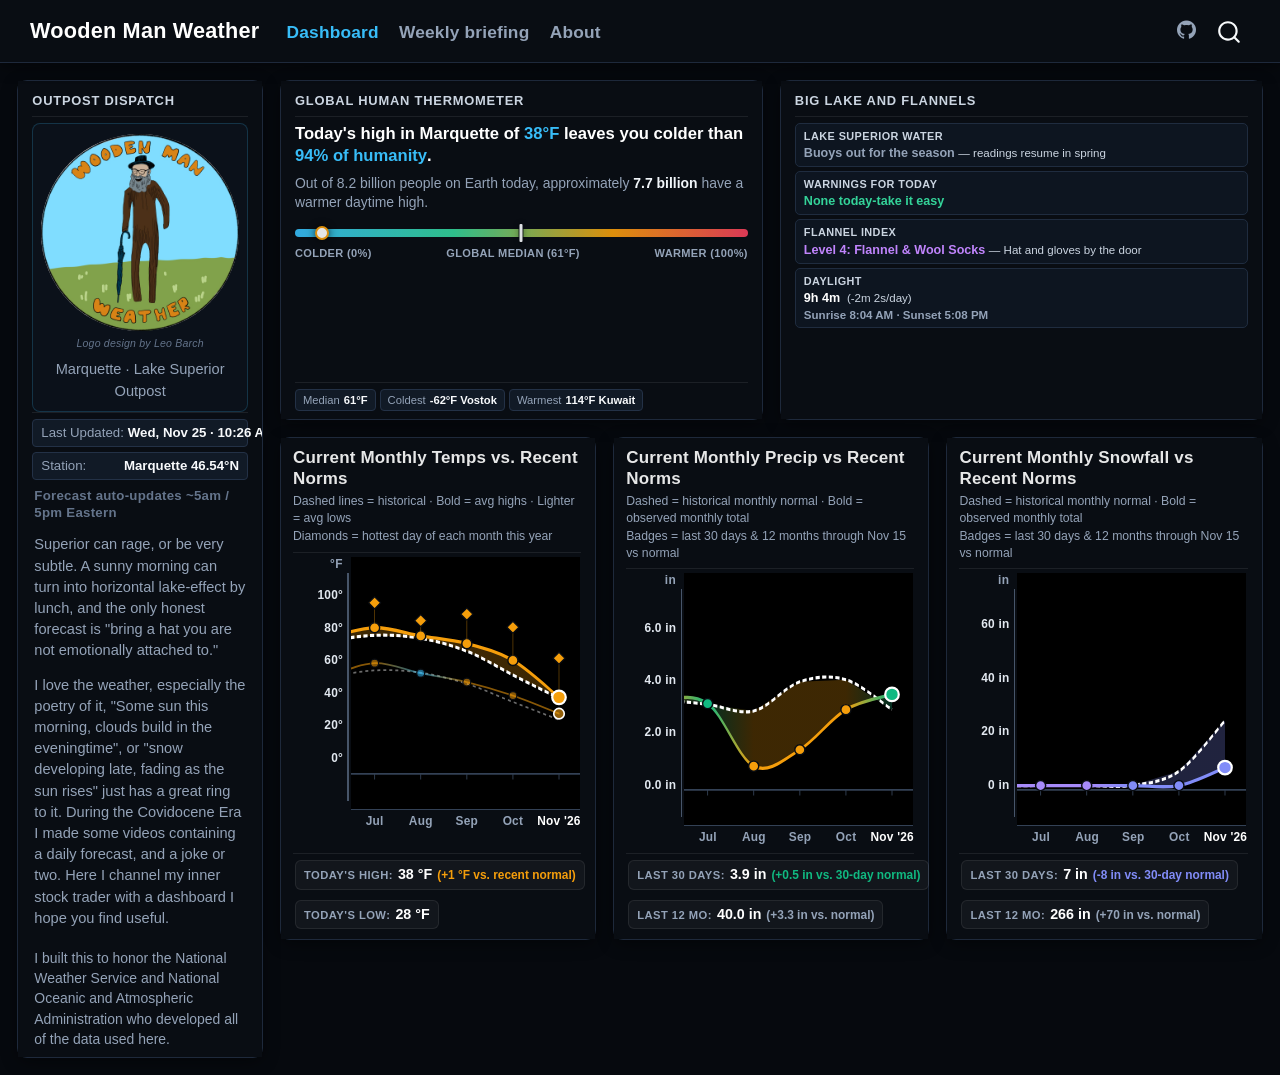
==== commit 28322c77: "Automated dashboard data update [skip ci]" ====
--- a/docs/index.html
+++ b/docs/index.html
@@ -41,9 +41,9 @@
 <link href="site_libs/quarto-html/quarto-syntax-highlighting-37eea08aefeeee20ff55810ff984fec1.css" rel="stylesheet" class="quarto-color-scheme-extra" id="quarto-text-highlighting-styles">
 <script src="site_libs/bootstrap/bootstrap.min.js"></script>
 <link href="site_libs/bootstrap/bootstrap-icons.css" rel="stylesheet">
-<link href="site_libs/bootstrap/bootstrap-cb31818e37ed637ae0731d49b212a580.min.css" rel="stylesheet" append-hash="true" class="quarto-color-scheme" id="quarto-bootstrap" data-mode="dark">
-<link href="site_libs/bootstrap/bootstrap-dark-cb31818e37ed637ae0731d49b212a580.min.css" rel="stylesheet" append-hash="true" class="quarto-color-scheme quarto-color-alternate" id="quarto-bootstrap" data-mode="dark">
-<link href="site_libs/bootstrap/bootstrap-cb31818e37ed637ae0731d49b212a580.min.css" rel="stylesheet" append-hash="true" class="quarto-color-scheme-extra" id="quarto-bootstrap" data-mode="dark">
+<link href="site_libs/bootstrap/bootstrap-3035f3f7126c4a4737a09a66832af3da.min.css" rel="stylesheet" append-hash="true" class="quarto-color-scheme" id="quarto-bootstrap" data-mode="dark">
+<link href="site_libs/bootstrap/bootstrap-dark-3035f3f7126c4a4737a09a66832af3da.min.css" rel="stylesheet" append-hash="true" class="quarto-color-scheme quarto-color-alternate" id="quarto-bootstrap" data-mode="dark">
+<link href="site_libs/bootstrap/bootstrap-3035f3f7126c4a4737a09a66832af3da.min.css" rel="stylesheet" append-hash="true" class="quarto-color-scheme-extra" id="quarto-bootstrap" data-mode="dark">
 <script src="site_libs/quarto-dashboard/quarto-dashboard.js"></script>
 <script src="site_libs/quarto-dashboard/stickythead.js"></script>
 
@@ -175,7 +175,7 @@
   </div>
 
   <div class="wmw-op-footer wmw-sidebar-footer html-fill-item html-fill-container">
-    <div class="wmw-stat-pill html-fill-item html-fill-container">Last Updated: <strong>Tue, Nov 24 · 9:59 PM EST</strong></div>
+    <div class="wmw-stat-pill html-fill-item html-fill-container">Last Updated: <strong>Wed, Nov 25 · 10:26 AM EST</strong></div>
     <div class="wmw-stat-pill html-fill-item html-fill-container">Station: <strong>Marquette 46.54°N</strong></div>
     <div class="wmw-update-note html-fill-item html-fill-container">Forecast auto-updates ~5am / 5pm Eastern</div>
     <div class="wmw-dispatch-blurb html-fill-item html-fill-container">Superior can rage, or be very subtle. A sunny morning can turn into horizontal lake-effect by lunch, and the only honest forecast is "bring a hat you are not emotionally attached to."</div>
@@ -204,13 +204,13 @@
     <span class="wmw-op-title">Global Human Thermometer</span>
   </div>
   <div class="wmw-op-body html-fill-item html-fill-container">
-    <div class="wmw-human-headline html-fill-item html-fill-container">Today's high in Marquette of <span class="wmw-hl-cold">39°F</span> leaves you colder than <span class="wmw-hl-cold">93% of humanity</span>.</div>
-    <div class="wmw-human-sub html-fill-item html-fill-container">Out of 8.2 billion people on Earth today, approximately <strong>7.6 billion</strong> have a warmer daytime high.</div>
+    <div class="wmw-human-headline html-fill-item html-fill-container">Today's high in Marquette of <span class="wmw-hl-cold">38°F</span> leaves you colder than <span class="wmw-hl-cold">94% of humanity</span>.</div>
+    <div class="wmw-human-sub html-fill-item html-fill-container">Out of 8.2 billion people on Earth today, approximately <strong>7.7 billion</strong> have a warmer daytime high.</div>
     
     <div class="wmw-earth-bar-shell html-fill-item html-fill-container">
       <div class="wmw-earth-bar-track html-fill-item html-fill-container">
         <div class="wmw-earth-bar-median html-fill-item html-fill-container" style="left: 50%;" title="Global Median 61°F"></div>
-        <div class="wmw-earth-bar-pin html-fill-item html-fill-container" style="left: 7%; border-color: #38bdf8;"></div>
+        <div class="wmw-earth-bar-pin html-fill-item html-fill-container" style="left: 6%; border-color: #38bdf8;"></div>
       </div>
       <div class="wmw-earth-bar-labels html-fill-item html-fill-container">
         <span>Colder (0%)</span>
@@ -330,25 +330,25 @@
 <stop offset="72.7%" stop-color="#38bdf8"></stop>
 <stop offset="81.8%" stop-color="#f59e0b"></stop>
 <stop offset="90.9%" stop-color="#f59e0b"></stop>
-<stop offset="100%" stop-color="#38bdf8"></stop>
+<stop offset="100%" stop-color="#f59e0b"></stop>
 </lineargradient>
 </defs>
 <rect x="0" y="0" width="900" height="230" class="wmw-bg-rect"></rect>
 
 <!-- Light shading strictly between current observed and historical high lines -->
-<path d="M 20 150.7 C 32.8 152.2, 71.2 160.6, 96.8 159.3 C 122.4 158, 148 147.6, 173.6 143.1 C 199.2 138.5, 224.8 137, 250.5 132 C 276.1 127.1, 301.7 119.8, 327.3 113.4 C 352.9 107, 378.5 99.9, 404.1 93.4 C 429.7 86.9, 455.3 79.2, 480.9 74.4 C 506.5 69.6, 532.1 65, 557.7 64.6 C 583.3 64.2, 608.9 69.5, 634.5 72 C 660.2 74.4, 685.8 75.4, 711.4 79.1 C 737 82.8, 762.6 86.5, 788.2 94.4 C 813.8 102.3, 852.2 121.2, 865 126.6 L 865 129 L 788.2 107.7 L 711.4 86 L 634.5 74.2 L 557.7 71.5 L 480.9 77.8 L 404.1 92.8 L 327.3 115.4 L 250.5 132.7 L 173.6 147.6 L 96.8 152.6 L 20 145.1 Z" fill="url(#grad-area-temperature)" class="wmw-area-divergence"></path>
+<path d="M 20 150.7 C 32.8 152.2, 71.2 160.6, 96.8 159.3 C 122.4 158, 148 147.6, 173.6 143.1 C 199.2 138.5, 224.8 137, 250.5 132 C 276.1 127.1, 301.7 119.8, 327.3 113.4 C 352.9 107, 378.5 99.9, 404.1 93.4 C 429.7 86.9, 455.3 79.2, 480.9 74.4 C 506.5 69.6, 532.1 65, 557.7 64.6 C 583.3 64.2, 608.9 69.5, 634.5 72 C 660.2 74.4, 685.8 75.4, 711.4 79.1 C 737 82.8, 762.6 86.2, 788.2 94.4 C 813.8 102.5, 852.2 122.5, 865 128.1 L 865 129 L 788.2 107.7 L 711.4 86 L 634.5 74.2 L 557.7 71.5 L 480.9 77.8 L 404.1 92.8 L 327.3 115.4 L 250.5 132.7 L 173.6 147.6 L 96.8 152.6 L 20 145.1 Z" fill="url(#grad-area-temperature)" class="wmw-area-divergence"></path>
 
 <!-- Historical lows: lighter dashed white -->
 <path d="M 20 164 C 32.8 165.6, 71.2 172.2, 96.8 173.9 C 122.4 175.7, 148 176.5, 173.6 174.5 C 199.2 172.6, 224.8 167.2, 250.5 162.2 C 276.1 157.1, 301.7 150.4, 327.3 144.3 C 352.9 138.2, 378.5 131.3, 404.1 125.7 C 429.7 120.1, 455.3 114.4, 480.9 110.7 C 506.5 107, 532.1 104.4, 557.7 103.5 C 583.3 102.7, 608.9 103.6, 634.5 105.6 C 660.2 107.6, 685.8 111.3, 711.4 115.7 C 737 120.2, 762.6 126.8, 788.2 132.3 C 813.8 137.7, 852.2 145.9, 865 148.6" stroke="#ffffff" stroke-width="1.6" stroke-dasharray="5 5" opacity="0.42" fill="none" class="wmw-low-normal-line"></path>
 
 <!-- Observed lows: lighter divergence stroke -->
-<path d="M 20 170.6 C 32.8 171.8, 71.2 177.9, 96.8 177.7 C 122.4 177.4, 148 172.3, 173.6 169.1 C 199.2 165.8, 224.8 162.8, 250.5 158.3 C 276.1 153.8, 301.7 146.9, 327.3 142.1 C 352.9 137.4, 378.5 135.2, 404.1 129.8 C 429.7 124.4, 455.3 115.3, 480.9 109.8 C 506.5 104.3, 532.1 97.6, 557.7 96.9 C 583.3 96.3, 608.9 103.1, 634.5 106 C 660.2 108.9, 685.8 110.8, 711.4 114.2 C 737 117.7, 762.6 120.2, 788.2 126.5 C 813.8 132.7, 852.2 147.7, 865 151.9" stroke="url(#grad-low-line-temperature)" stroke-width="1.7" stroke-linecap="round" stroke-linejoin="round" opacity="0.55" fill="none" class="wmw-low-obs-line"></path>
+<path d="M 20 170.6 C 32.8 171.8, 71.2 177.9, 96.8 177.7 C 122.4 177.4, 148 172.3, 173.6 169.1 C 199.2 165.8, 224.8 162.8, 250.5 158.3 C 276.1 153.8, 301.7 146.9, 327.3 142.1 C 352.9 137.4, 378.5 135.2, 404.1 129.8 C 429.7 124.4, 455.3 115.3, 480.9 109.8 C 506.5 104.3, 532.1 97.6, 557.7 96.9 C 583.3 96.3, 608.9 103.1, 634.5 106 C 660.2 108.9, 685.8 110.8, 711.4 114.2 C 737 117.7, 762.6 121.7, 788.2 126.5 C 813.8 131.2, 852.2 140.2, 865 143" stroke="url(#grad-low-line-temperature)" stroke-width="1.7" stroke-linecap="round" stroke-linejoin="round" opacity="0.55" fill="none" class="wmw-low-obs-line"></path>
 
 <!-- Historical highs: crisp white and slightly wider (stroke-width 2.6) -->
 <path d="M 20 145.1 C 32.8 146.3, 71.2 152.2, 96.8 152.6 C 122.4 153.1, 148 150.9, 173.6 147.6 C 199.2 144.3, 224.8 138.1, 250.5 132.7 C 276.1 127.3, 301.7 122.1, 327.3 115.4 C 352.9 108.8, 378.5 99.1, 404.1 92.8 C 429.7 86.5, 455.3 81.3, 480.9 77.8 C 506.5 74.2, 532.1 72.1, 557.7 71.5 C 583.3 70.9, 608.9 71.8, 634.5 74.2 C 660.2 76.6, 685.8 80.4, 711.4 86 C 737 91.5, 762.6 100.5, 788.2 107.7 C 813.8 114.9, 852.2 125.4, 865 129" stroke="#ffffff" stroke-width="2.6" stroke-dasharray="6 4" opacity="0.95" fill="none" class="wmw-normal-line"></path>
 
 <!-- Observed monthly-average highs -->
-<path d="M 20 150.7 C 32.8 152.2, 71.2 160.6, 96.8 159.3 C 122.4 158, 148 147.6, 173.6 143.1 C 199.2 138.5, 224.8 137, 250.5 132 C 276.1 127.1, 301.7 119.8, 327.3 113.4 C 352.9 107, 378.5 99.9, 404.1 93.4 C 429.7 86.9, 455.3 79.2, 480.9 74.4 C 506.5 69.6, 532.1 65, 557.7 64.6 C 583.3 64.2, 608.9 69.5, 634.5 72 C 660.2 74.4, 685.8 75.4, 711.4 79.1 C 737 82.8, 762.6 86.5, 788.2 94.4 C 813.8 102.3, 852.2 121.2, 865 126.6" stroke="url(#grad-line-temperature)" stroke-width="2.8" stroke-linecap="round" stroke-linejoin="round" fill="none" class="wmw-obs-line"></path>
+<path d="M 20 150.7 C 32.8 152.2, 71.2 160.6, 96.8 159.3 C 122.4 158, 148 147.6, 173.6 143.1 C 199.2 138.5, 224.8 137, 250.5 132 C 276.1 127.1, 301.7 119.8, 327.3 113.4 C 352.9 107, 378.5 99.9, 404.1 93.4 C 429.7 86.9, 455.3 79.2, 480.9 74.4 C 506.5 69.6, 532.1 65, 557.7 64.6 C 583.3 64.2, 608.9 69.5, 634.5 72 C 660.2 74.4, 685.8 75.4, 711.4 79.1 C 737 82.8, 762.6 86.2, 788.2 94.4 C 813.8 102.5, 852.2 122.5, 865 128.1" stroke="url(#grad-line-temperature)" stroke-width="2.8" stroke-linecap="round" stroke-linejoin="round" fill="none" class="wmw-obs-line"></path>
 
 <!-- X-Axis baseline and month tick marks -->
 <line x1="0" y1="198" x2="900" y2="198" stroke="#334155" stroke-width="1.5"></line>
@@ -413,12 +413,12 @@
 <polygon points="711.4,46.7 716.9,52.2 711.4,57.7 705.9,52.2" fill="#f59e0b" stroke="#090d13" stroke-width="1.1" class="wmw-max-dot" data-cx="711.4" data-cy="52.2"></polygon>
 <line x1="788.2" y1="94.4" x2="788.2" y2="64.1" stroke="#f59e0b" stroke-width="1.2" stroke-opacity="0.45"></line>
 <polygon points="788.2,58.6 793.7,64.1 788.2,69.6 782.7,64.1" fill="#f59e0b" stroke="#090d13" stroke-width="1.1" class="wmw-max-dot" data-cx="788.2" data-cy="64.1"></polygon>
-<line x1="865" y1="126.6" x2="865" y2="92.4" stroke="#f59e0b" stroke-width="1.2" stroke-opacity="0.45"></line>
+<line x1="865" y1="128.1" x2="865" y2="92.4" stroke="#f59e0b" stroke-width="1.2" stroke-opacity="0.45"></line>
 <polygon points="865,86.9 870.5,92.4 865,97.9 859.5,92.4" fill="#f59e0b" stroke="#090d13" stroke-width="1.1" class="wmw-max-dot" data-cx="865" data-cy="92.4"></polygon>
 </g>
 <g class="wmw-markers-group">
-<circle cx="865" cy="126.6" r="6.2" fill="#f59e0b" stroke="#ffffff" stroke-width="2" class="wmw-dot-current"></circle>
-<circle cx="865" cy="151.9" r="4.8" fill="#38bdf8" fill-opacity="0.6" stroke="#ffffff" stroke-width="1.5" class="wmw-low-dot-current"></circle>
+<circle cx="865" cy="128.1" r="6.2" fill="#f59e0b" stroke="#ffffff" stroke-width="2" class="wmw-dot-current"></circle>
+<circle cx="865" cy="143" r="4.8" fill="#f59e0b" fill-opacity="0.6" stroke="#ffffff" stroke-width="1.5" class="wmw-low-dot-current"></circle>
 </g>
 </svg>
 </div>
@@ -445,10 +445,10 @@
 <div class="wmw-bottom-stats html-fill-item html-fill-container">
 <div class="wmw-stat-badge html-fill-item html-fill-container">
 <span class="wmw-stat-now-label">Today's High:</span>
-<span class="wmw-stat-now-value">39 °F</span>
-<span class="wmw-stat-now-diff" style="color: #f59e0b;">(+2 °F vs. recent normal)</span>
-</div>
-<div class="wmw-stat-badge html-fill-item html-fill-container"><span class="wmw-stat-now-label">Today's Low:</span><span class="wmw-stat-now-value">22 °F</span></div>
+<span class="wmw-stat-now-value">38 °F</span>
+<span class="wmw-stat-now-diff" style="color: #f59e0b;">(+1 °F vs. recent normal)</span>
+</div>
+<div class="wmw-stat-badge html-fill-item html-fill-container"><span class="wmw-stat-now-label">Today's Low:</span><span class="wmw-stat-now-value">28 °F</span></div>
 </div>
 </div>
 <script>
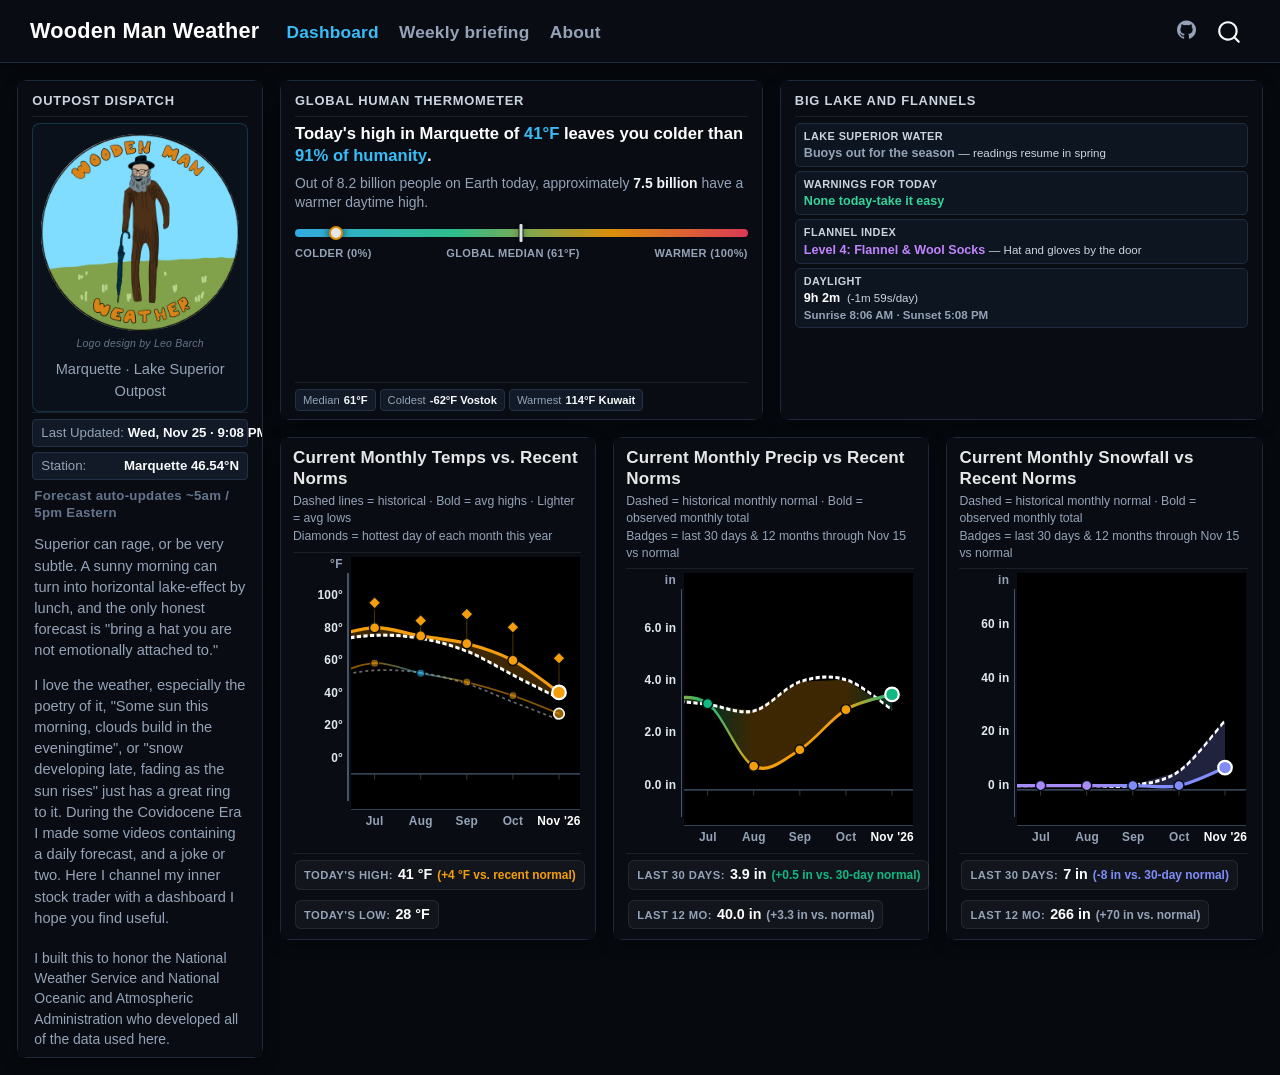
==== commit 6f3dccaf: "Automated dashboard data update [skip ci]" ====
--- a/docs/index.html
+++ b/docs/index.html
@@ -41,9 +41,9 @@
 <link href="site_libs/quarto-html/quarto-syntax-highlighting-37eea08aefeeee20ff55810ff984fec1.css" rel="stylesheet" class="quarto-color-scheme-extra" id="quarto-text-highlighting-styles">
 <script src="site_libs/bootstrap/bootstrap.min.js"></script>
 <link href="site_libs/bootstrap/bootstrap-icons.css" rel="stylesheet">
-<link href="site_libs/bootstrap/bootstrap-3035f3f7126c4a4737a09a66832af3da.min.css" rel="stylesheet" append-hash="true" class="quarto-color-scheme" id="quarto-bootstrap" data-mode="dark">
-<link href="site_libs/bootstrap/bootstrap-dark-3035f3f7126c4a4737a09a66832af3da.min.css" rel="stylesheet" append-hash="true" class="quarto-color-scheme quarto-color-alternate" id="quarto-bootstrap" data-mode="dark">
-<link href="site_libs/bootstrap/bootstrap-3035f3f7126c4a4737a09a66832af3da.min.css" rel="stylesheet" append-hash="true" class="quarto-color-scheme-extra" id="quarto-bootstrap" data-mode="dark">
+<link href="site_libs/bootstrap/bootstrap-cb31818e37ed637ae0731d49b212a580.min.css" rel="stylesheet" append-hash="true" class="quarto-color-scheme" id="quarto-bootstrap" data-mode="dark">
+<link href="site_libs/bootstrap/bootstrap-dark-cb31818e37ed637ae0731d49b212a580.min.css" rel="stylesheet" append-hash="true" class="quarto-color-scheme quarto-color-alternate" id="quarto-bootstrap" data-mode="dark">
+<link href="site_libs/bootstrap/bootstrap-cb31818e37ed637ae0731d49b212a580.min.css" rel="stylesheet" append-hash="true" class="quarto-color-scheme-extra" id="quarto-bootstrap" data-mode="dark">
 <script src="site_libs/quarto-dashboard/quarto-dashboard.js"></script>
 <script src="site_libs/quarto-dashboard/stickythead.js"></script>
 
@@ -175,7 +175,7 @@
   </div>
 
   <div class="wmw-op-footer wmw-sidebar-footer html-fill-item html-fill-container">
-    <div class="wmw-stat-pill html-fill-item html-fill-container">Last Updated: <strong>Wed, Nov 25 · 10:26 AM EST</strong></div>
+    <div class="wmw-stat-pill html-fill-item html-fill-container">Last Updated: <strong>Wed, Nov 25 · 9:08 PM EST</strong></div>
     <div class="wmw-stat-pill html-fill-item html-fill-container">Station: <strong>Marquette 46.54°N</strong></div>
     <div class="wmw-update-note html-fill-item html-fill-container">Forecast auto-updates ~5am / 5pm Eastern</div>
     <div class="wmw-dispatch-blurb html-fill-item html-fill-container">Superior can rage, or be very subtle. A sunny morning can turn into horizontal lake-effect by lunch, and the only honest forecast is "bring a hat you are not emotionally attached to."</div>
@@ -204,13 +204,13 @@
     <span class="wmw-op-title">Global Human Thermometer</span>
   </div>
   <div class="wmw-op-body html-fill-item html-fill-container">
-    <div class="wmw-human-headline html-fill-item html-fill-container">Today's high in Marquette of <span class="wmw-hl-cold">38°F</span> leaves you colder than <span class="wmw-hl-cold">94% of humanity</span>.</div>
-    <div class="wmw-human-sub html-fill-item html-fill-container">Out of 8.2 billion people on Earth today, approximately <strong>7.7 billion</strong> have a warmer daytime high.</div>
+    <div class="wmw-human-headline html-fill-item html-fill-container">Today's high in Marquette of <span class="wmw-hl-cold">41°F</span> leaves you colder than <span class="wmw-hl-cold">91% of humanity</span>.</div>
+    <div class="wmw-human-sub html-fill-item html-fill-container">Out of 8.2 billion people on Earth today, approximately <strong>7.5 billion</strong> have a warmer daytime high.</div>
     
     <div class="wmw-earth-bar-shell html-fill-item html-fill-container">
       <div class="wmw-earth-bar-track html-fill-item html-fill-container">
         <div class="wmw-earth-bar-median html-fill-item html-fill-container" style="left: 50%;" title="Global Median 61°F"></div>
-        <div class="wmw-earth-bar-pin html-fill-item html-fill-container" style="left: 6%; border-color: #38bdf8;"></div>
+        <div class="wmw-earth-bar-pin html-fill-item html-fill-container" style="left: 9%; border-color: #38bdf8;"></div>
       </div>
       <div class="wmw-earth-bar-labels html-fill-item html-fill-container">
         <span>Colder (0%)</span>
@@ -246,7 +246,7 @@
       <div class="wmw-gauge-item html-fill-item html-fill-container"><span class="wmw-gauge-label">Lake Superior Water</span><span class="wmw-gauge-val"><strong style="color: #94a3b8;">Buoys out for the season</strong> <span class="wmw-gauge-sub">— readings resume in spring</span></span></div>
       <div class="wmw-gauge-item html-fill-item html-fill-container"><span class="wmw-gauge-label">Warnings for today</span><span class="wmw-gauge-val"><strong style="color: #34d399;">None today-take it easy</strong></span></div>
       <div class="wmw-gauge-item html-fill-item html-fill-container"><span class="wmw-gauge-label">Flannel Index</span><span class="wmw-gauge-val"><strong style="color: #c084fc;">Level 4: Flannel &amp; Wool Socks</strong> <span class="wmw-gauge-sub">— Hat and gloves by the door</span></span></div>
-      <div class="wmw-gauge-item html-fill-item html-fill-container"><span class="wmw-gauge-label">Daylight</span><span class="wmw-gauge-val"><strong style="color: #ffffff;">9h 4m</strong> <span class="wmw-gauge-sub" style="color: #fca5a5; font-weight: 600;">&nbsp;(-2m 2s/day)</span><span class="wmw-gauge-note">Sunrise 8:04 AM · Sunset 5:08 PM</span></span></div>
+      <div class="wmw-gauge-item html-fill-item html-fill-container"><span class="wmw-gauge-label">Daylight</span><span class="wmw-gauge-val"><strong style="color: #ffffff;">9h 2m</strong> <span class="wmw-gauge-sub" style="color: #fca5a5; font-weight: 600;">&nbsp;(-1m 59s/day)</span><span class="wmw-gauge-note">Sunrise 8:06 AM · Sunset 5:08 PM</span></span></div>
     </div>
   </div>
 </div>
@@ -336,7 +336,7 @@
 <rect x="0" y="0" width="900" height="230" class="wmw-bg-rect"></rect>
 
 <!-- Light shading strictly between current observed and historical high lines -->
-<path d="M 20 150.7 C 32.8 152.2, 71.2 160.6, 96.8 159.3 C 122.4 158, 148 147.6, 173.6 143.1 C 199.2 138.5, 224.8 137, 250.5 132 C 276.1 127.1, 301.7 119.8, 327.3 113.4 C 352.9 107, 378.5 99.9, 404.1 93.4 C 429.7 86.9, 455.3 79.2, 480.9 74.4 C 506.5 69.6, 532.1 65, 557.7 64.6 C 583.3 64.2, 608.9 69.5, 634.5 72 C 660.2 74.4, 685.8 75.4, 711.4 79.1 C 737 82.8, 762.6 86.2, 788.2 94.4 C 813.8 102.5, 852.2 122.5, 865 128.1 L 865 129 L 788.2 107.7 L 711.4 86 L 634.5 74.2 L 557.7 71.5 L 480.9 77.8 L 404.1 92.8 L 327.3 115.4 L 250.5 132.7 L 173.6 147.6 L 96.8 152.6 L 20 145.1 Z" fill="url(#grad-area-temperature)" class="wmw-area-divergence"></path>
+<path d="M 20 150.7 C 32.8 152.2, 71.2 160.6, 96.8 159.3 C 122.4 158, 148 147.6, 173.6 143.1 C 199.2 138.5, 224.8 137, 250.5 132 C 276.1 127.1, 301.7 119.8, 327.3 113.4 C 352.9 107, 378.5 99.9, 404.1 93.4 C 429.7 86.9, 455.3 79.2, 480.9 74.4 C 506.5 69.6, 532.1 65, 557.7 64.6 C 583.3 64.2, 608.9 69.5, 634.5 72 C 660.2 74.4, 685.8 75.4, 711.4 79.1 C 737 82.8, 762.6 87, 788.2 94.4 C 813.8 101.8, 852.2 118.7, 865 123.6 L 865 129 L 788.2 107.7 L 711.4 86 L 634.5 74.2 L 557.7 71.5 L 480.9 77.8 L 404.1 92.8 L 327.3 115.4 L 250.5 132.7 L 173.6 147.6 L 96.8 152.6 L 20 145.1 Z" fill="url(#grad-area-temperature)" class="wmw-area-divergence"></path>
 
 <!-- Historical lows: lighter dashed white -->
 <path d="M 20 164 C 32.8 165.6, 71.2 172.2, 96.8 173.9 C 122.4 175.7, 148 176.5, 173.6 174.5 C 199.2 172.6, 224.8 167.2, 250.5 162.2 C 276.1 157.1, 301.7 150.4, 327.3 144.3 C 352.9 138.2, 378.5 131.3, 404.1 125.7 C 429.7 120.1, 455.3 114.4, 480.9 110.7 C 506.5 107, 532.1 104.4, 557.7 103.5 C 583.3 102.7, 608.9 103.6, 634.5 105.6 C 660.2 107.6, 685.8 111.3, 711.4 115.7 C 737 120.2, 762.6 126.8, 788.2 132.3 C 813.8 137.7, 852.2 145.9, 865 148.6" stroke="#ffffff" stroke-width="1.6" stroke-dasharray="5 5" opacity="0.42" fill="none" class="wmw-low-normal-line"></path>
@@ -348,7 +348,7 @@
 <path d="M 20 145.1 C 32.8 146.3, 71.2 152.2, 96.8 152.6 C 122.4 153.1, 148 150.9, 173.6 147.6 C 199.2 144.3, 224.8 138.1, 250.5 132.7 C 276.1 127.3, 301.7 122.1, 327.3 115.4 C 352.9 108.8, 378.5 99.1, 404.1 92.8 C 429.7 86.5, 455.3 81.3, 480.9 77.8 C 506.5 74.2, 532.1 72.1, 557.7 71.5 C 583.3 70.9, 608.9 71.8, 634.5 74.2 C 660.2 76.6, 685.8 80.4, 711.4 86 C 737 91.5, 762.6 100.5, 788.2 107.7 C 813.8 114.9, 852.2 125.4, 865 129" stroke="#ffffff" stroke-width="2.6" stroke-dasharray="6 4" opacity="0.95" fill="none" class="wmw-normal-line"></path>
 
 <!-- Observed monthly-average highs -->
-<path d="M 20 150.7 C 32.8 152.2, 71.2 160.6, 96.8 159.3 C 122.4 158, 148 147.6, 173.6 143.1 C 199.2 138.5, 224.8 137, 250.5 132 C 276.1 127.1, 301.7 119.8, 327.3 113.4 C 352.9 107, 378.5 99.9, 404.1 93.4 C 429.7 86.9, 455.3 79.2, 480.9 74.4 C 506.5 69.6, 532.1 65, 557.7 64.6 C 583.3 64.2, 608.9 69.5, 634.5 72 C 660.2 74.4, 685.8 75.4, 711.4 79.1 C 737 82.8, 762.6 86.2, 788.2 94.4 C 813.8 102.5, 852.2 122.5, 865 128.1" stroke="url(#grad-line-temperature)" stroke-width="2.8" stroke-linecap="round" stroke-linejoin="round" fill="none" class="wmw-obs-line"></path>
+<path d="M 20 150.7 C 32.8 152.2, 71.2 160.6, 96.8 159.3 C 122.4 158, 148 147.6, 173.6 143.1 C 199.2 138.5, 224.8 137, 250.5 132 C 276.1 127.1, 301.7 119.8, 327.3 113.4 C 352.9 107, 378.5 99.9, 404.1 93.4 C 429.7 86.9, 455.3 79.2, 480.9 74.4 C 506.5 69.6, 532.1 65, 557.7 64.6 C 583.3 64.2, 608.9 69.5, 634.5 72 C 660.2 74.4, 685.8 75.4, 711.4 79.1 C 737 82.8, 762.6 87, 788.2 94.4 C 813.8 101.8, 852.2 118.7, 865 123.6" stroke="url(#grad-line-temperature)" stroke-width="2.8" stroke-linecap="round" stroke-linejoin="round" fill="none" class="wmw-obs-line"></path>
 
 <!-- X-Axis baseline and month tick marks -->
 <line x1="0" y1="198" x2="900" y2="198" stroke="#334155" stroke-width="1.5"></line>
@@ -413,11 +413,11 @@
 <polygon points="711.4,46.7 716.9,52.2 711.4,57.7 705.9,52.2" fill="#f59e0b" stroke="#090d13" stroke-width="1.1" class="wmw-max-dot" data-cx="711.4" data-cy="52.2"></polygon>
 <line x1="788.2" y1="94.4" x2="788.2" y2="64.1" stroke="#f59e0b" stroke-width="1.2" stroke-opacity="0.45"></line>
 <polygon points="788.2,58.6 793.7,64.1 788.2,69.6 782.7,64.1" fill="#f59e0b" stroke="#090d13" stroke-width="1.1" class="wmw-max-dot" data-cx="788.2" data-cy="64.1"></polygon>
-<line x1="865" y1="128.1" x2="865" y2="92.4" stroke="#f59e0b" stroke-width="1.2" stroke-opacity="0.45"></line>
+<line x1="865" y1="123.6" x2="865" y2="92.4" stroke="#f59e0b" stroke-width="1.2" stroke-opacity="0.45"></line>
 <polygon points="865,86.9 870.5,92.4 865,97.9 859.5,92.4" fill="#f59e0b" stroke="#090d13" stroke-width="1.1" class="wmw-max-dot" data-cx="865" data-cy="92.4"></polygon>
 </g>
 <g class="wmw-markers-group">
-<circle cx="865" cy="128.1" r="6.2" fill="#f59e0b" stroke="#ffffff" stroke-width="2" class="wmw-dot-current"></circle>
+<circle cx="865" cy="123.6" r="6.2" fill="#f59e0b" stroke="#ffffff" stroke-width="2" class="wmw-dot-current"></circle>
 <circle cx="865" cy="143" r="4.8" fill="#f59e0b" fill-opacity="0.6" stroke="#ffffff" stroke-width="1.5" class="wmw-low-dot-current"></circle>
 </g>
 </svg>
@@ -445,8 +445,8 @@
 <div class="wmw-bottom-stats html-fill-item html-fill-container">
 <div class="wmw-stat-badge html-fill-item html-fill-container">
 <span class="wmw-stat-now-label">Today's High:</span>
-<span class="wmw-stat-now-value">38 °F</span>
-<span class="wmw-stat-now-diff" style="color: #f59e0b;">(+1 °F vs. recent normal)</span>
+<span class="wmw-stat-now-value">41 °F</span>
+<span class="wmw-stat-now-diff" style="color: #f59e0b;">(+4 °F vs. recent normal)</span>
 </div>
 <div class="wmw-stat-badge html-fill-item html-fill-container"><span class="wmw-stat-now-label">Today's Low:</span><span class="wmw-stat-now-value">28 °F</span></div>
 </div>
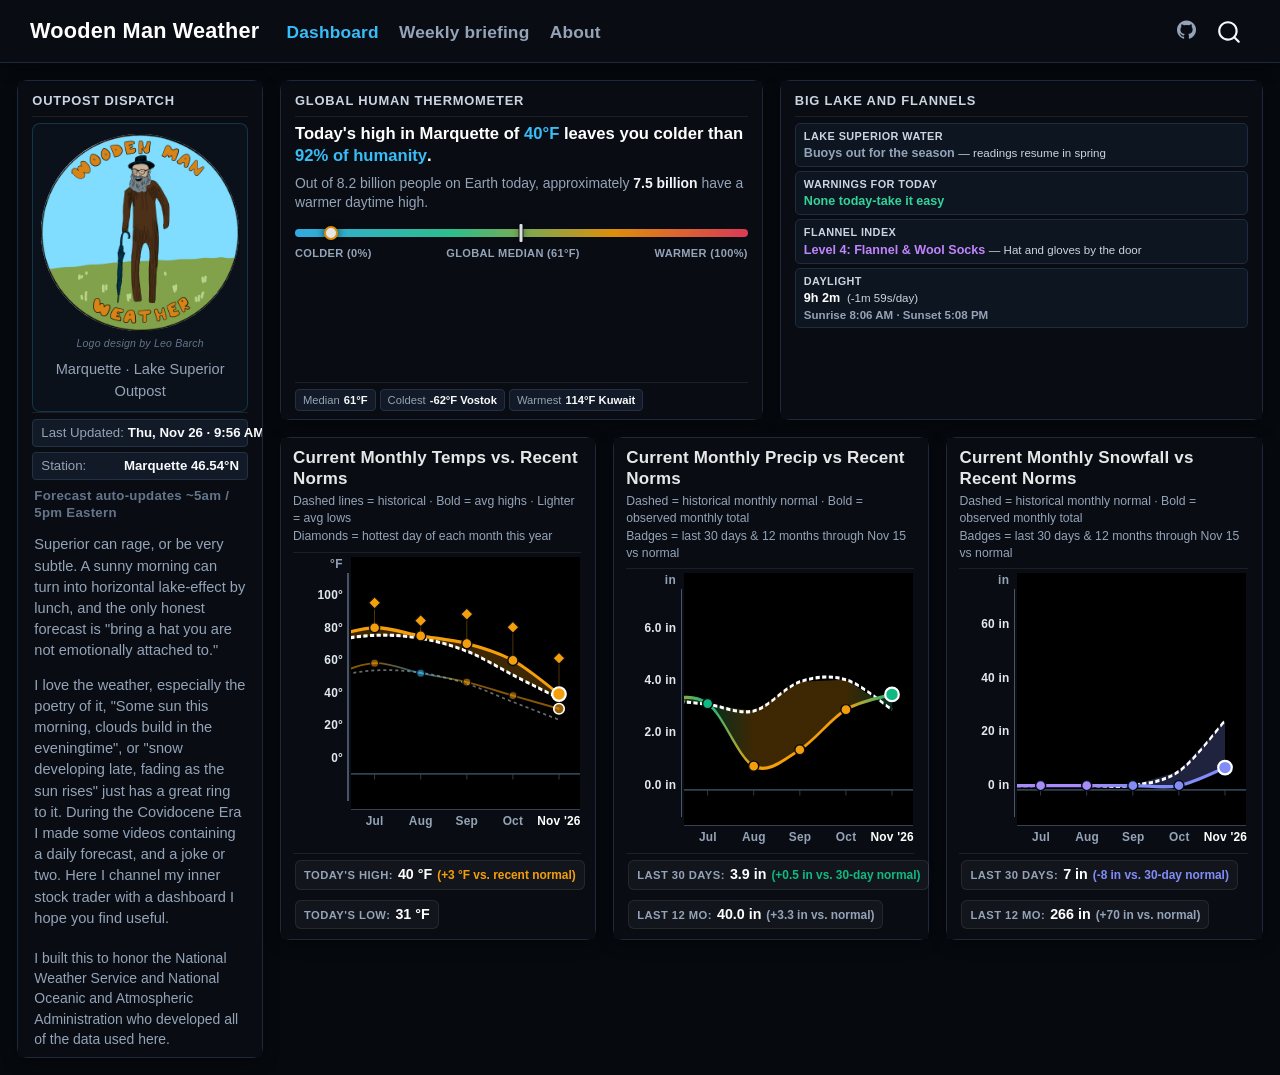
==== commit 1413f13e: "Automated dashboard data update [skip ci]" ====
--- a/docs/index.html
+++ b/docs/index.html
@@ -41,9 +41,9 @@
 <link href="site_libs/quarto-html/quarto-syntax-highlighting-37eea08aefeeee20ff55810ff984fec1.css" rel="stylesheet" class="quarto-color-scheme-extra" id="quarto-text-highlighting-styles">
 <script src="site_libs/bootstrap/bootstrap.min.js"></script>
 <link href="site_libs/bootstrap/bootstrap-icons.css" rel="stylesheet">
-<link href="site_libs/bootstrap/bootstrap-cb31818e37ed637ae0731d49b212a580.min.css" rel="stylesheet" append-hash="true" class="quarto-color-scheme" id="quarto-bootstrap" data-mode="dark">
-<link href="site_libs/bootstrap/bootstrap-dark-cb31818e37ed637ae0731d49b212a580.min.css" rel="stylesheet" append-hash="true" class="quarto-color-scheme quarto-color-alternate" id="quarto-bootstrap" data-mode="dark">
-<link href="site_libs/bootstrap/bootstrap-cb31818e37ed637ae0731d49b212a580.min.css" rel="stylesheet" append-hash="true" class="quarto-color-scheme-extra" id="quarto-bootstrap" data-mode="dark">
+<link href="site_libs/bootstrap/bootstrap-3035f3f7126c4a4737a09a66832af3da.min.css" rel="stylesheet" append-hash="true" class="quarto-color-scheme" id="quarto-bootstrap" data-mode="dark">
+<link href="site_libs/bootstrap/bootstrap-dark-3035f3f7126c4a4737a09a66832af3da.min.css" rel="stylesheet" append-hash="true" class="quarto-color-scheme quarto-color-alternate" id="quarto-bootstrap" data-mode="dark">
+<link href="site_libs/bootstrap/bootstrap-3035f3f7126c4a4737a09a66832af3da.min.css" rel="stylesheet" append-hash="true" class="quarto-color-scheme-extra" id="quarto-bootstrap" data-mode="dark">
 <script src="site_libs/quarto-dashboard/quarto-dashboard.js"></script>
 <script src="site_libs/quarto-dashboard/stickythead.js"></script>
 
@@ -175,7 +175,7 @@
   </div>
 
   <div class="wmw-op-footer wmw-sidebar-footer html-fill-item html-fill-container">
-    <div class="wmw-stat-pill html-fill-item html-fill-container">Last Updated: <strong>Wed, Nov 25 · 9:08 PM EST</strong></div>
+    <div class="wmw-stat-pill html-fill-item html-fill-container">Last Updated: <strong>Thu, Nov 26 · 9:56 AM EST</strong></div>
     <div class="wmw-stat-pill html-fill-item html-fill-container">Station: <strong>Marquette 46.54°N</strong></div>
     <div class="wmw-update-note html-fill-item html-fill-container">Forecast auto-updates ~5am / 5pm Eastern</div>
     <div class="wmw-dispatch-blurb html-fill-item html-fill-container">Superior can rage, or be very subtle. A sunny morning can turn into horizontal lake-effect by lunch, and the only honest forecast is "bring a hat you are not emotionally attached to."</div>
@@ -204,13 +204,13 @@
     <span class="wmw-op-title">Global Human Thermometer</span>
   </div>
   <div class="wmw-op-body html-fill-item html-fill-container">
-    <div class="wmw-human-headline html-fill-item html-fill-container">Today's high in Marquette of <span class="wmw-hl-cold">41°F</span> leaves you colder than <span class="wmw-hl-cold">91% of humanity</span>.</div>
+    <div class="wmw-human-headline html-fill-item html-fill-container">Today's high in Marquette of <span class="wmw-hl-cold">40°F</span> leaves you colder than <span class="wmw-hl-cold">92% of humanity</span>.</div>
     <div class="wmw-human-sub html-fill-item html-fill-container">Out of 8.2 billion people on Earth today, approximately <strong>7.5 billion</strong> have a warmer daytime high.</div>
     
     <div class="wmw-earth-bar-shell html-fill-item html-fill-container">
       <div class="wmw-earth-bar-track html-fill-item html-fill-container">
         <div class="wmw-earth-bar-median html-fill-item html-fill-container" style="left: 50%;" title="Global Median 61°F"></div>
-        <div class="wmw-earth-bar-pin html-fill-item html-fill-container" style="left: 9%; border-color: #38bdf8;"></div>
+        <div class="wmw-earth-bar-pin html-fill-item html-fill-container" style="left: 8%; border-color: #38bdf8;"></div>
       </div>
       <div class="wmw-earth-bar-labels html-fill-item html-fill-container">
         <span>Colder (0%)</span>
@@ -336,19 +336,19 @@
 <rect x="0" y="0" width="900" height="230" class="wmw-bg-rect"></rect>
 
 <!-- Light shading strictly between current observed and historical high lines -->
-<path d="M 20 150.7 C 32.8 152.2, 71.2 160.6, 96.8 159.3 C 122.4 158, 148 147.6, 173.6 143.1 C 199.2 138.5, 224.8 137, 250.5 132 C 276.1 127.1, 301.7 119.8, 327.3 113.4 C 352.9 107, 378.5 99.9, 404.1 93.4 C 429.7 86.9, 455.3 79.2, 480.9 74.4 C 506.5 69.6, 532.1 65, 557.7 64.6 C 583.3 64.2, 608.9 69.5, 634.5 72 C 660.2 74.4, 685.8 75.4, 711.4 79.1 C 737 82.8, 762.6 87, 788.2 94.4 C 813.8 101.8, 852.2 118.7, 865 123.6 L 865 129 L 788.2 107.7 L 711.4 86 L 634.5 74.2 L 557.7 71.5 L 480.9 77.8 L 404.1 92.8 L 327.3 115.4 L 250.5 132.7 L 173.6 147.6 L 96.8 152.6 L 20 145.1 Z" fill="url(#grad-area-temperature)" class="wmw-area-divergence"></path>
+<path d="M 20 150.7 C 32.8 152.2, 71.2 160.6, 96.8 159.3 C 122.4 158, 148 147.6, 173.6 143.1 C 199.2 138.5, 224.8 137, 250.5 132 C 276.1 127.1, 301.7 119.8, 327.3 113.4 C 352.9 107, 378.5 99.9, 404.1 93.4 C 429.7 86.9, 455.3 79.2, 480.9 74.4 C 506.5 69.6, 532.1 65, 557.7 64.6 C 583.3 64.2, 608.9 69.5, 634.5 72 C 660.2 74.4, 685.8 75.4, 711.4 79.1 C 737 82.8, 762.6 86.7, 788.2 94.4 C 813.8 102, 852.2 120, 865 125.1 L 865 129 L 788.2 107.7 L 711.4 86 L 634.5 74.2 L 557.7 71.5 L 480.9 77.8 L 404.1 92.8 L 327.3 115.4 L 250.5 132.7 L 173.6 147.6 L 96.8 152.6 L 20 145.1 Z" fill="url(#grad-area-temperature)" class="wmw-area-divergence"></path>
 
 <!-- Historical lows: lighter dashed white -->
 <path d="M 20 164 C 32.8 165.6, 71.2 172.2, 96.8 173.9 C 122.4 175.7, 148 176.5, 173.6 174.5 C 199.2 172.6, 224.8 167.2, 250.5 162.2 C 276.1 157.1, 301.7 150.4, 327.3 144.3 C 352.9 138.2, 378.5 131.3, 404.1 125.7 C 429.7 120.1, 455.3 114.4, 480.9 110.7 C 506.5 107, 532.1 104.4, 557.7 103.5 C 583.3 102.7, 608.9 103.6, 634.5 105.6 C 660.2 107.6, 685.8 111.3, 711.4 115.7 C 737 120.2, 762.6 126.8, 788.2 132.3 C 813.8 137.7, 852.2 145.9, 865 148.6" stroke="#ffffff" stroke-width="1.6" stroke-dasharray="5 5" opacity="0.42" fill="none" class="wmw-low-normal-line"></path>
 
 <!-- Observed lows: lighter divergence stroke -->
-<path d="M 20 170.6 C 32.8 171.8, 71.2 177.9, 96.8 177.7 C 122.4 177.4, 148 172.3, 173.6 169.1 C 199.2 165.8, 224.8 162.8, 250.5 158.3 C 276.1 153.8, 301.7 146.9, 327.3 142.1 C 352.9 137.4, 378.5 135.2, 404.1 129.8 C 429.7 124.4, 455.3 115.3, 480.9 109.8 C 506.5 104.3, 532.1 97.6, 557.7 96.9 C 583.3 96.3, 608.9 103.1, 634.5 106 C 660.2 108.9, 685.8 110.8, 711.4 114.2 C 737 117.7, 762.6 121.7, 788.2 126.5 C 813.8 131.2, 852.2 140.2, 865 143" stroke="url(#grad-low-line-temperature)" stroke-width="1.7" stroke-linecap="round" stroke-linejoin="round" opacity="0.55" fill="none" class="wmw-low-obs-line"></path>
+<path d="M 20 170.6 C 32.8 171.8, 71.2 177.9, 96.8 177.7 C 122.4 177.4, 148 172.3, 173.6 169.1 C 199.2 165.8, 224.8 162.8, 250.5 158.3 C 276.1 153.8, 301.7 146.9, 327.3 142.1 C 352.9 137.4, 378.5 135.2, 404.1 129.8 C 429.7 124.4, 455.3 115.3, 480.9 109.8 C 506.5 104.3, 532.1 97.6, 557.7 96.9 C 583.3 96.3, 608.9 103.1, 634.5 106 C 660.2 108.9, 685.8 110.8, 711.4 114.2 C 737 117.7, 762.6 122.4, 788.2 126.5 C 813.8 130.5, 852.2 136.5, 865 138.5" stroke="url(#grad-low-line-temperature)" stroke-width="1.7" stroke-linecap="round" stroke-linejoin="round" opacity="0.55" fill="none" class="wmw-low-obs-line"></path>
 
 <!-- Historical highs: crisp white and slightly wider (stroke-width 2.6) -->
 <path d="M 20 145.1 C 32.8 146.3, 71.2 152.2, 96.8 152.6 C 122.4 153.1, 148 150.9, 173.6 147.6 C 199.2 144.3, 224.8 138.1, 250.5 132.7 C 276.1 127.3, 301.7 122.1, 327.3 115.4 C 352.9 108.8, 378.5 99.1, 404.1 92.8 C 429.7 86.5, 455.3 81.3, 480.9 77.8 C 506.5 74.2, 532.1 72.1, 557.7 71.5 C 583.3 70.9, 608.9 71.8, 634.5 74.2 C 660.2 76.6, 685.8 80.4, 711.4 86 C 737 91.5, 762.6 100.5, 788.2 107.7 C 813.8 114.9, 852.2 125.4, 865 129" stroke="#ffffff" stroke-width="2.6" stroke-dasharray="6 4" opacity="0.95" fill="none" class="wmw-normal-line"></path>
 
 <!-- Observed monthly-average highs -->
-<path d="M 20 150.7 C 32.8 152.2, 71.2 160.6, 96.8 159.3 C 122.4 158, 148 147.6, 173.6 143.1 C 199.2 138.5, 224.8 137, 250.5 132 C 276.1 127.1, 301.7 119.8, 327.3 113.4 C 352.9 107, 378.5 99.9, 404.1 93.4 C 429.7 86.9, 455.3 79.2, 480.9 74.4 C 506.5 69.6, 532.1 65, 557.7 64.6 C 583.3 64.2, 608.9 69.5, 634.5 72 C 660.2 74.4, 685.8 75.4, 711.4 79.1 C 737 82.8, 762.6 87, 788.2 94.4 C 813.8 101.8, 852.2 118.7, 865 123.6" stroke="url(#grad-line-temperature)" stroke-width="2.8" stroke-linecap="round" stroke-linejoin="round" fill="none" class="wmw-obs-line"></path>
+<path d="M 20 150.7 C 32.8 152.2, 71.2 160.6, 96.8 159.3 C 122.4 158, 148 147.6, 173.6 143.1 C 199.2 138.5, 224.8 137, 250.5 132 C 276.1 127.1, 301.7 119.8, 327.3 113.4 C 352.9 107, 378.5 99.9, 404.1 93.4 C 429.7 86.9, 455.3 79.2, 480.9 74.4 C 506.5 69.6, 532.1 65, 557.7 64.6 C 583.3 64.2, 608.9 69.5, 634.5 72 C 660.2 74.4, 685.8 75.4, 711.4 79.1 C 737 82.8, 762.6 86.7, 788.2 94.4 C 813.8 102, 852.2 120, 865 125.1" stroke="url(#grad-line-temperature)" stroke-width="2.8" stroke-linecap="round" stroke-linejoin="round" fill="none" class="wmw-obs-line"></path>
 
 <!-- X-Axis baseline and month tick marks -->
 <line x1="0" y1="198" x2="900" y2="198" stroke="#334155" stroke-width="1.5"></line>
@@ -413,12 +413,12 @@
 <polygon points="711.4,46.7 716.9,52.2 711.4,57.7 705.9,52.2" fill="#f59e0b" stroke="#090d13" stroke-width="1.1" class="wmw-max-dot" data-cx="711.4" data-cy="52.2"></polygon>
 <line x1="788.2" y1="94.4" x2="788.2" y2="64.1" stroke="#f59e0b" stroke-width="1.2" stroke-opacity="0.45"></line>
 <polygon points="788.2,58.6 793.7,64.1 788.2,69.6 782.7,64.1" fill="#f59e0b" stroke="#090d13" stroke-width="1.1" class="wmw-max-dot" data-cx="788.2" data-cy="64.1"></polygon>
-<line x1="865" y1="123.6" x2="865" y2="92.4" stroke="#f59e0b" stroke-width="1.2" stroke-opacity="0.45"></line>
+<line x1="865" y1="125.1" x2="865" y2="92.4" stroke="#f59e0b" stroke-width="1.2" stroke-opacity="0.45"></line>
 <polygon points="865,86.9 870.5,92.4 865,97.9 859.5,92.4" fill="#f59e0b" stroke="#090d13" stroke-width="1.1" class="wmw-max-dot" data-cx="865" data-cy="92.4"></polygon>
 </g>
 <g class="wmw-markers-group">
-<circle cx="865" cy="123.6" r="6.2" fill="#f59e0b" stroke="#ffffff" stroke-width="2" class="wmw-dot-current"></circle>
-<circle cx="865" cy="143" r="4.8" fill="#f59e0b" fill-opacity="0.6" stroke="#ffffff" stroke-width="1.5" class="wmw-low-dot-current"></circle>
+<circle cx="865" cy="125.1" r="6.2" fill="#f59e0b" stroke="#ffffff" stroke-width="2" class="wmw-dot-current"></circle>
+<circle cx="865" cy="138.5" r="4.8" fill="#f59e0b" fill-opacity="0.6" stroke="#ffffff" stroke-width="1.5" class="wmw-low-dot-current"></circle>
 </g>
 </svg>
 </div>
@@ -445,10 +445,10 @@
 <div class="wmw-bottom-stats html-fill-item html-fill-container">
 <div class="wmw-stat-badge html-fill-item html-fill-container">
 <span class="wmw-stat-now-label">Today's High:</span>
-<span class="wmw-stat-now-value">41 °F</span>
-<span class="wmw-stat-now-diff" style="color: #f59e0b;">(+4 °F vs. recent normal)</span>
-</div>
-<div class="wmw-stat-badge html-fill-item html-fill-container"><span class="wmw-stat-now-label">Today's Low:</span><span class="wmw-stat-now-value">28 °F</span></div>
+<span class="wmw-stat-now-value">40 °F</span>
+<span class="wmw-stat-now-diff" style="color: #f59e0b;">(+3 °F vs. recent normal)</span>
+</div>
+<div class="wmw-stat-badge html-fill-item html-fill-container"><span class="wmw-stat-now-label">Today's Low:</span><span class="wmw-stat-now-value">31 °F</span></div>
 </div>
 </div>
 <script>
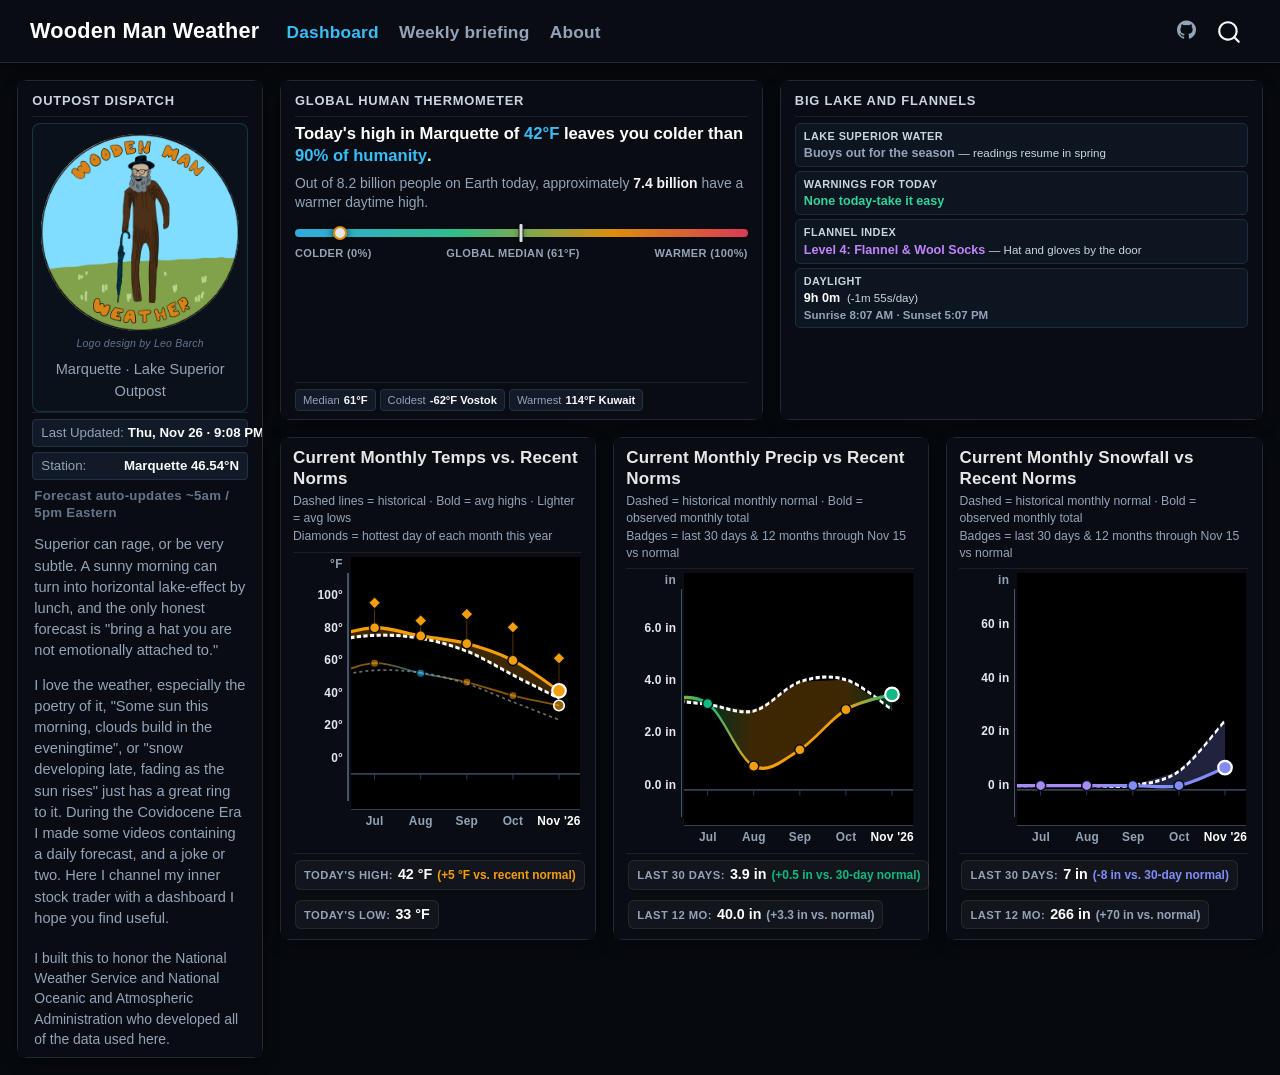
==== commit d99ce491: "Automated dashboard data update [skip ci]" ====
--- a/docs/index.html
+++ b/docs/index.html
@@ -175,7 +175,7 @@
   </div>
 
   <div class="wmw-op-footer wmw-sidebar-footer html-fill-item html-fill-container">
-    <div class="wmw-stat-pill html-fill-item html-fill-container">Last Updated: <strong>Thu, Nov 26 · 9:56 AM EST</strong></div>
+    <div class="wmw-stat-pill html-fill-item html-fill-container">Last Updated: <strong>Thu, Nov 26 · 9:08 PM EST</strong></div>
     <div class="wmw-stat-pill html-fill-item html-fill-container">Station: <strong>Marquette 46.54°N</strong></div>
     <div class="wmw-update-note html-fill-item html-fill-container">Forecast auto-updates ~5am / 5pm Eastern</div>
     <div class="wmw-dispatch-blurb html-fill-item html-fill-container">Superior can rage, or be very subtle. A sunny morning can turn into horizontal lake-effect by lunch, and the only honest forecast is "bring a hat you are not emotionally attached to."</div>
@@ -204,13 +204,13 @@
     <span class="wmw-op-title">Global Human Thermometer</span>
   </div>
   <div class="wmw-op-body html-fill-item html-fill-container">
-    <div class="wmw-human-headline html-fill-item html-fill-container">Today's high in Marquette of <span class="wmw-hl-cold">40°F</span> leaves you colder than <span class="wmw-hl-cold">92% of humanity</span>.</div>
-    <div class="wmw-human-sub html-fill-item html-fill-container">Out of 8.2 billion people on Earth today, approximately <strong>7.5 billion</strong> have a warmer daytime high.</div>
+    <div class="wmw-human-headline html-fill-item html-fill-container">Today's high in Marquette of <span class="wmw-hl-cold">42°F</span> leaves you colder than <span class="wmw-hl-cold">90% of humanity</span>.</div>
+    <div class="wmw-human-sub html-fill-item html-fill-container">Out of 8.2 billion people on Earth today, approximately <strong>7.4 billion</strong> have a warmer daytime high.</div>
     
     <div class="wmw-earth-bar-shell html-fill-item html-fill-container">
       <div class="wmw-earth-bar-track html-fill-item html-fill-container">
         <div class="wmw-earth-bar-median html-fill-item html-fill-container" style="left: 50%;" title="Global Median 61°F"></div>
-        <div class="wmw-earth-bar-pin html-fill-item html-fill-container" style="left: 8%; border-color: #38bdf8;"></div>
+        <div class="wmw-earth-bar-pin html-fill-item html-fill-container" style="left: 10%; border-color: #38bdf8;"></div>
       </div>
       <div class="wmw-earth-bar-labels html-fill-item html-fill-container">
         <span>Colder (0%)</span>
@@ -246,7 +246,7 @@
       <div class="wmw-gauge-item html-fill-item html-fill-container"><span class="wmw-gauge-label">Lake Superior Water</span><span class="wmw-gauge-val"><strong style="color: #94a3b8;">Buoys out for the season</strong> <span class="wmw-gauge-sub">— readings resume in spring</span></span></div>
       <div class="wmw-gauge-item html-fill-item html-fill-container"><span class="wmw-gauge-label">Warnings for today</span><span class="wmw-gauge-val"><strong style="color: #34d399;">None today-take it easy</strong></span></div>
       <div class="wmw-gauge-item html-fill-item html-fill-container"><span class="wmw-gauge-label">Flannel Index</span><span class="wmw-gauge-val"><strong style="color: #c084fc;">Level 4: Flannel &amp; Wool Socks</strong> <span class="wmw-gauge-sub">— Hat and gloves by the door</span></span></div>
-      <div class="wmw-gauge-item html-fill-item html-fill-container"><span class="wmw-gauge-label">Daylight</span><span class="wmw-gauge-val"><strong style="color: #ffffff;">9h 2m</strong> <span class="wmw-gauge-sub" style="color: #fca5a5; font-weight: 600;">&nbsp;(-1m 59s/day)</span><span class="wmw-gauge-note">Sunrise 8:06 AM · Sunset 5:08 PM</span></span></div>
+      <div class="wmw-gauge-item html-fill-item html-fill-container"><span class="wmw-gauge-label">Daylight</span><span class="wmw-gauge-val"><strong style="color: #ffffff;">9h 0m</strong> <span class="wmw-gauge-sub" style="color: #fca5a5; font-weight: 600;">&nbsp;(-1m 55s/day)</span><span class="wmw-gauge-note">Sunrise 8:07 AM · Sunset 5:07 PM</span></span></div>
     </div>
   </div>
 </div>
@@ -336,19 +336,19 @@
 <rect x="0" y="0" width="900" height="230" class="wmw-bg-rect"></rect>
 
 <!-- Light shading strictly between current observed and historical high lines -->
-<path d="M 20 150.7 C 32.8 152.2, 71.2 160.6, 96.8 159.3 C 122.4 158, 148 147.6, 173.6 143.1 C 199.2 138.5, 224.8 137, 250.5 132 C 276.1 127.1, 301.7 119.8, 327.3 113.4 C 352.9 107, 378.5 99.9, 404.1 93.4 C 429.7 86.9, 455.3 79.2, 480.9 74.4 C 506.5 69.6, 532.1 65, 557.7 64.6 C 583.3 64.2, 608.9 69.5, 634.5 72 C 660.2 74.4, 685.8 75.4, 711.4 79.1 C 737 82.8, 762.6 86.7, 788.2 94.4 C 813.8 102, 852.2 120, 865 125.1 L 865 129 L 788.2 107.7 L 711.4 86 L 634.5 74.2 L 557.7 71.5 L 480.9 77.8 L 404.1 92.8 L 327.3 115.4 L 250.5 132.7 L 173.6 147.6 L 96.8 152.6 L 20 145.1 Z" fill="url(#grad-area-temperature)" class="wmw-area-divergence"></path>
+<path d="M 20 150.7 C 32.8 152.2, 71.2 160.6, 96.8 159.3 C 122.4 158, 148 147.6, 173.6 143.1 C 199.2 138.5, 224.8 137, 250.5 132 C 276.1 127.1, 301.7 119.8, 327.3 113.4 C 352.9 107, 378.5 99.9, 404.1 93.4 C 429.7 86.9, 455.3 79.2, 480.9 74.4 C 506.5 69.6, 532.1 65, 557.7 64.6 C 583.3 64.2, 608.9 69.5, 634.5 72 C 660.2 74.4, 685.8 75.4, 711.4 79.1 C 737 82.8, 762.6 87.2, 788.2 94.4 C 813.8 101.5, 852.2 117.5, 865 122.1 L 865 129 L 788.2 107.7 L 711.4 86 L 634.5 74.2 L 557.7 71.5 L 480.9 77.8 L 404.1 92.8 L 327.3 115.4 L 250.5 132.7 L 173.6 147.6 L 96.8 152.6 L 20 145.1 Z" fill="url(#grad-area-temperature)" class="wmw-area-divergence"></path>
 
 <!-- Historical lows: lighter dashed white -->
 <path d="M 20 164 C 32.8 165.6, 71.2 172.2, 96.8 173.9 C 122.4 175.7, 148 176.5, 173.6 174.5 C 199.2 172.6, 224.8 167.2, 250.5 162.2 C 276.1 157.1, 301.7 150.4, 327.3 144.3 C 352.9 138.2, 378.5 131.3, 404.1 125.7 C 429.7 120.1, 455.3 114.4, 480.9 110.7 C 506.5 107, 532.1 104.4, 557.7 103.5 C 583.3 102.7, 608.9 103.6, 634.5 105.6 C 660.2 107.6, 685.8 111.3, 711.4 115.7 C 737 120.2, 762.6 126.8, 788.2 132.3 C 813.8 137.7, 852.2 145.9, 865 148.6" stroke="#ffffff" stroke-width="1.6" stroke-dasharray="5 5" opacity="0.42" fill="none" class="wmw-low-normal-line"></path>
 
 <!-- Observed lows: lighter divergence stroke -->
-<path d="M 20 170.6 C 32.8 171.8, 71.2 177.9, 96.8 177.7 C 122.4 177.4, 148 172.3, 173.6 169.1 C 199.2 165.8, 224.8 162.8, 250.5 158.3 C 276.1 153.8, 301.7 146.9, 327.3 142.1 C 352.9 137.4, 378.5 135.2, 404.1 129.8 C 429.7 124.4, 455.3 115.3, 480.9 109.8 C 506.5 104.3, 532.1 97.6, 557.7 96.9 C 583.3 96.3, 608.9 103.1, 634.5 106 C 660.2 108.9, 685.8 110.8, 711.4 114.2 C 737 117.7, 762.6 122.4, 788.2 126.5 C 813.8 130.5, 852.2 136.5, 865 138.5" stroke="url(#grad-low-line-temperature)" stroke-width="1.7" stroke-linecap="round" stroke-linejoin="round" opacity="0.55" fill="none" class="wmw-low-obs-line"></path>
+<path d="M 20 170.6 C 32.8 171.8, 71.2 177.9, 96.8 177.7 C 122.4 177.4, 148 172.3, 173.6 169.1 C 199.2 165.8, 224.8 162.8, 250.5 158.3 C 276.1 153.8, 301.7 146.9, 327.3 142.1 C 352.9 137.4, 378.5 135.2, 404.1 129.8 C 429.7 124.4, 455.3 115.3, 480.9 109.8 C 506.5 104.3, 532.1 97.6, 557.7 96.9 C 583.3 96.3, 608.9 103.1, 634.5 106 C 660.2 108.9, 685.8 110.8, 711.4 114.2 C 737 117.7, 762.6 122.9, 788.2 126.5 C 813.8 130, 852.2 134, 865 135.5" stroke="url(#grad-low-line-temperature)" stroke-width="1.7" stroke-linecap="round" stroke-linejoin="round" opacity="0.55" fill="none" class="wmw-low-obs-line"></path>
 
 <!-- Historical highs: crisp white and slightly wider (stroke-width 2.6) -->
 <path d="M 20 145.1 C 32.8 146.3, 71.2 152.2, 96.8 152.6 C 122.4 153.1, 148 150.9, 173.6 147.6 C 199.2 144.3, 224.8 138.1, 250.5 132.7 C 276.1 127.3, 301.7 122.1, 327.3 115.4 C 352.9 108.8, 378.5 99.1, 404.1 92.8 C 429.7 86.5, 455.3 81.3, 480.9 77.8 C 506.5 74.2, 532.1 72.1, 557.7 71.5 C 583.3 70.9, 608.9 71.8, 634.5 74.2 C 660.2 76.6, 685.8 80.4, 711.4 86 C 737 91.5, 762.6 100.5, 788.2 107.7 C 813.8 114.9, 852.2 125.4, 865 129" stroke="#ffffff" stroke-width="2.6" stroke-dasharray="6 4" opacity="0.95" fill="none" class="wmw-normal-line"></path>
 
 <!-- Observed monthly-average highs -->
-<path d="M 20 150.7 C 32.8 152.2, 71.2 160.6, 96.8 159.3 C 122.4 158, 148 147.6, 173.6 143.1 C 199.2 138.5, 224.8 137, 250.5 132 C 276.1 127.1, 301.7 119.8, 327.3 113.4 C 352.9 107, 378.5 99.9, 404.1 93.4 C 429.7 86.9, 455.3 79.2, 480.9 74.4 C 506.5 69.6, 532.1 65, 557.7 64.6 C 583.3 64.2, 608.9 69.5, 634.5 72 C 660.2 74.4, 685.8 75.4, 711.4 79.1 C 737 82.8, 762.6 86.7, 788.2 94.4 C 813.8 102, 852.2 120, 865 125.1" stroke="url(#grad-line-temperature)" stroke-width="2.8" stroke-linecap="round" stroke-linejoin="round" fill="none" class="wmw-obs-line"></path>
+<path d="M 20 150.7 C 32.8 152.2, 71.2 160.6, 96.8 159.3 C 122.4 158, 148 147.6, 173.6 143.1 C 199.2 138.5, 224.8 137, 250.5 132 C 276.1 127.1, 301.7 119.8, 327.3 113.4 C 352.9 107, 378.5 99.9, 404.1 93.4 C 429.7 86.9, 455.3 79.2, 480.9 74.4 C 506.5 69.6, 532.1 65, 557.7 64.6 C 583.3 64.2, 608.9 69.5, 634.5 72 C 660.2 74.4, 685.8 75.4, 711.4 79.1 C 737 82.8, 762.6 87.2, 788.2 94.4 C 813.8 101.5, 852.2 117.5, 865 122.1" stroke="url(#grad-line-temperature)" stroke-width="2.8" stroke-linecap="round" stroke-linejoin="round" fill="none" class="wmw-obs-line"></path>
 
 <!-- X-Axis baseline and month tick marks -->
 <line x1="0" y1="198" x2="900" y2="198" stroke="#334155" stroke-width="1.5"></line>
@@ -413,12 +413,12 @@
 <polygon points="711.4,46.7 716.9,52.2 711.4,57.7 705.9,52.2" fill="#f59e0b" stroke="#090d13" stroke-width="1.1" class="wmw-max-dot" data-cx="711.4" data-cy="52.2"></polygon>
 <line x1="788.2" y1="94.4" x2="788.2" y2="64.1" stroke="#f59e0b" stroke-width="1.2" stroke-opacity="0.45"></line>
 <polygon points="788.2,58.6 793.7,64.1 788.2,69.6 782.7,64.1" fill="#f59e0b" stroke="#090d13" stroke-width="1.1" class="wmw-max-dot" data-cx="788.2" data-cy="64.1"></polygon>
-<line x1="865" y1="125.1" x2="865" y2="92.4" stroke="#f59e0b" stroke-width="1.2" stroke-opacity="0.45"></line>
+<line x1="865" y1="122.1" x2="865" y2="92.4" stroke="#f59e0b" stroke-width="1.2" stroke-opacity="0.45"></line>
 <polygon points="865,86.9 870.5,92.4 865,97.9 859.5,92.4" fill="#f59e0b" stroke="#090d13" stroke-width="1.1" class="wmw-max-dot" data-cx="865" data-cy="92.4"></polygon>
 </g>
 <g class="wmw-markers-group">
-<circle cx="865" cy="125.1" r="6.2" fill="#f59e0b" stroke="#ffffff" stroke-width="2" class="wmw-dot-current"></circle>
-<circle cx="865" cy="138.5" r="4.8" fill="#f59e0b" fill-opacity="0.6" stroke="#ffffff" stroke-width="1.5" class="wmw-low-dot-current"></circle>
+<circle cx="865" cy="122.1" r="6.2" fill="#f59e0b" stroke="#ffffff" stroke-width="2" class="wmw-dot-current"></circle>
+<circle cx="865" cy="135.5" r="4.8" fill="#f59e0b" fill-opacity="0.6" stroke="#ffffff" stroke-width="1.5" class="wmw-low-dot-current"></circle>
 </g>
 </svg>
 </div>
@@ -445,10 +445,10 @@
 <div class="wmw-bottom-stats html-fill-item html-fill-container">
 <div class="wmw-stat-badge html-fill-item html-fill-container">
 <span class="wmw-stat-now-label">Today's High:</span>
-<span class="wmw-stat-now-value">40 °F</span>
-<span class="wmw-stat-now-diff" style="color: #f59e0b;">(+3 °F vs. recent normal)</span>
-</div>
-<div class="wmw-stat-badge html-fill-item html-fill-container"><span class="wmw-stat-now-label">Today's Low:</span><span class="wmw-stat-now-value">31 °F</span></div>
+<span class="wmw-stat-now-value">42 °F</span>
+<span class="wmw-stat-now-diff" style="color: #f59e0b;">(+5 °F vs. recent normal)</span>
+</div>
+<div class="wmw-stat-badge html-fill-item html-fill-container"><span class="wmw-stat-now-label">Today's Low:</span><span class="wmw-stat-now-value">33 °F</span></div>
 </div>
 </div>
 <script>
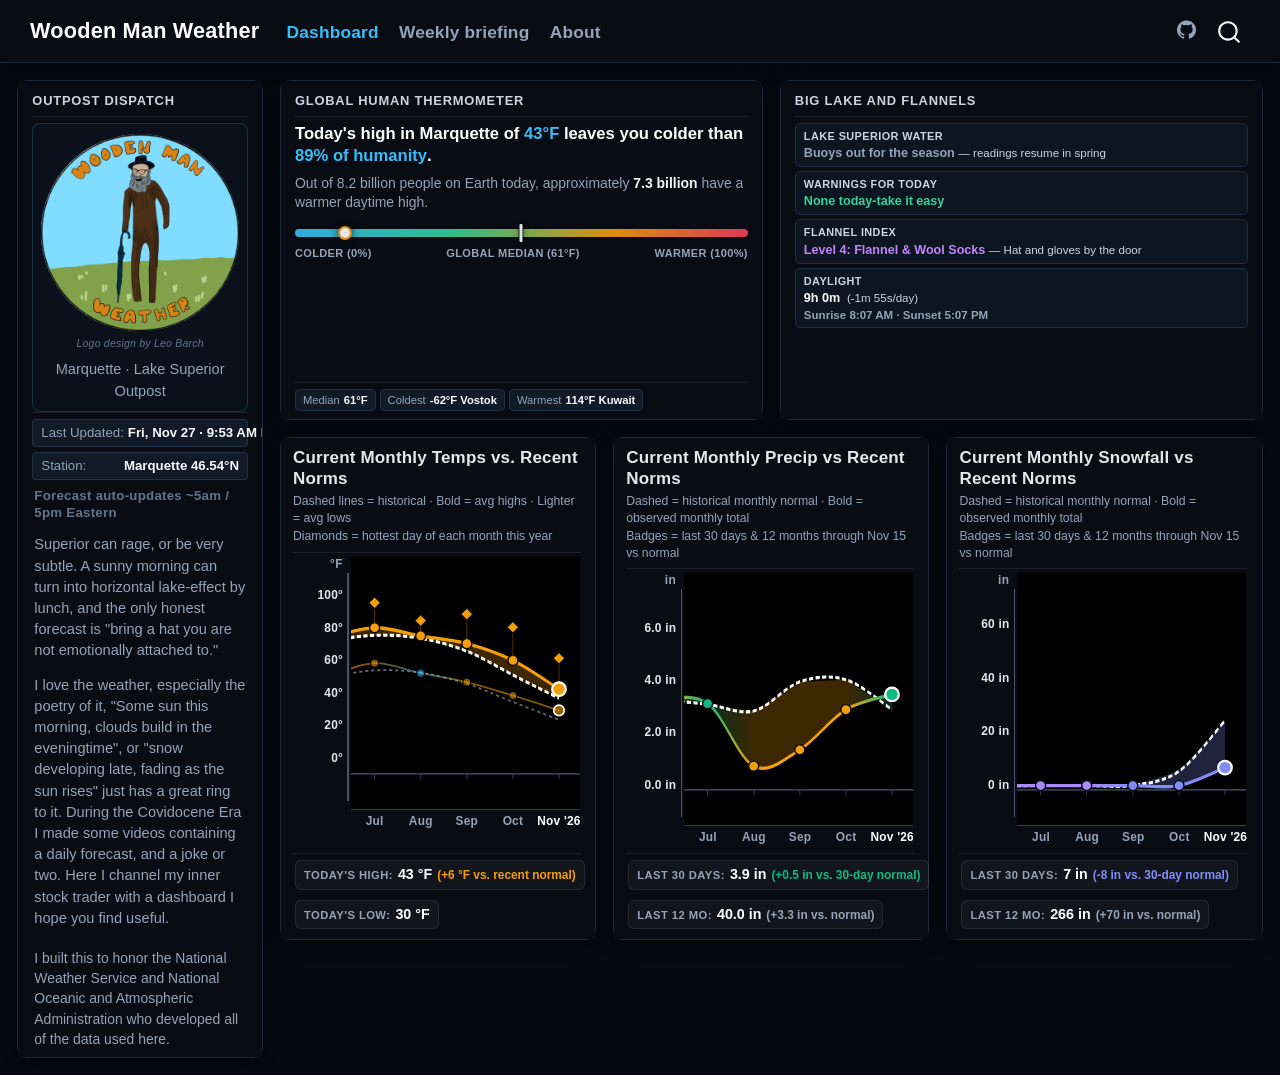
==== commit d5163a50: "Automated dashboard data update [skip ci]" ====
--- a/docs/index.html
+++ b/docs/index.html
@@ -41,9 +41,9 @@
 <link href="site_libs/quarto-html/quarto-syntax-highlighting-37eea08aefeeee20ff55810ff984fec1.css" rel="stylesheet" class="quarto-color-scheme-extra" id="quarto-text-highlighting-styles">
 <script src="site_libs/bootstrap/bootstrap.min.js"></script>
 <link href="site_libs/bootstrap/bootstrap-icons.css" rel="stylesheet">
-<link href="site_libs/bootstrap/bootstrap-3035f3f7126c4a4737a09a66832af3da.min.css" rel="stylesheet" append-hash="true" class="quarto-color-scheme" id="quarto-bootstrap" data-mode="dark">
-<link href="site_libs/bootstrap/bootstrap-dark-3035f3f7126c4a4737a09a66832af3da.min.css" rel="stylesheet" append-hash="true" class="quarto-color-scheme quarto-color-alternate" id="quarto-bootstrap" data-mode="dark">
-<link href="site_libs/bootstrap/bootstrap-3035f3f7126c4a4737a09a66832af3da.min.css" rel="stylesheet" append-hash="true" class="quarto-color-scheme-extra" id="quarto-bootstrap" data-mode="dark">
+<link href="site_libs/bootstrap/bootstrap-cb31818e37ed637ae0731d49b212a580.min.css" rel="stylesheet" append-hash="true" class="quarto-color-scheme" id="quarto-bootstrap" data-mode="dark">
+<link href="site_libs/bootstrap/bootstrap-dark-cb31818e37ed637ae0731d49b212a580.min.css" rel="stylesheet" append-hash="true" class="quarto-color-scheme quarto-color-alternate" id="quarto-bootstrap" data-mode="dark">
+<link href="site_libs/bootstrap/bootstrap-cb31818e37ed637ae0731d49b212a580.min.css" rel="stylesheet" append-hash="true" class="quarto-color-scheme-extra" id="quarto-bootstrap" data-mode="dark">
 <script src="site_libs/quarto-dashboard/quarto-dashboard.js"></script>
 <script src="site_libs/quarto-dashboard/stickythead.js"></script>
 
@@ -175,7 +175,7 @@
   </div>
 
   <div class="wmw-op-footer wmw-sidebar-footer html-fill-item html-fill-container">
-    <div class="wmw-stat-pill html-fill-item html-fill-container">Last Updated: <strong>Thu, Nov 26 · 9:08 PM EST</strong></div>
+    <div class="wmw-stat-pill html-fill-item html-fill-container">Last Updated: <strong>Fri, Nov 27 · 9:53 AM EST</strong></div>
     <div class="wmw-stat-pill html-fill-item html-fill-container">Station: <strong>Marquette 46.54°N</strong></div>
     <div class="wmw-update-note html-fill-item html-fill-container">Forecast auto-updates ~5am / 5pm Eastern</div>
     <div class="wmw-dispatch-blurb html-fill-item html-fill-container">Superior can rage, or be very subtle. A sunny morning can turn into horizontal lake-effect by lunch, and the only honest forecast is "bring a hat you are not emotionally attached to."</div>
@@ -204,13 +204,13 @@
     <span class="wmw-op-title">Global Human Thermometer</span>
   </div>
   <div class="wmw-op-body html-fill-item html-fill-container">
-    <div class="wmw-human-headline html-fill-item html-fill-container">Today's high in Marquette of <span class="wmw-hl-cold">42°F</span> leaves you colder than <span class="wmw-hl-cold">90% of humanity</span>.</div>
-    <div class="wmw-human-sub html-fill-item html-fill-container">Out of 8.2 billion people on Earth today, approximately <strong>7.4 billion</strong> have a warmer daytime high.</div>
+    <div class="wmw-human-headline html-fill-item html-fill-container">Today's high in Marquette of <span class="wmw-hl-cold">43°F</span> leaves you colder than <span class="wmw-hl-cold">89% of humanity</span>.</div>
+    <div class="wmw-human-sub html-fill-item html-fill-container">Out of 8.2 billion people on Earth today, approximately <strong>7.3 billion</strong> have a warmer daytime high.</div>
     
     <div class="wmw-earth-bar-shell html-fill-item html-fill-container">
       <div class="wmw-earth-bar-track html-fill-item html-fill-container">
         <div class="wmw-earth-bar-median html-fill-item html-fill-container" style="left: 50%;" title="Global Median 61°F"></div>
-        <div class="wmw-earth-bar-pin html-fill-item html-fill-container" style="left: 10%; border-color: #38bdf8;"></div>
+        <div class="wmw-earth-bar-pin html-fill-item html-fill-container" style="left: 11%; border-color: #38bdf8;"></div>
       </div>
       <div class="wmw-earth-bar-labels html-fill-item html-fill-container">
         <span>Colder (0%)</span>
@@ -336,19 +336,19 @@
 <rect x="0" y="0" width="900" height="230" class="wmw-bg-rect"></rect>
 
 <!-- Light shading strictly between current observed and historical high lines -->
-<path d="M 20 150.7 C 32.8 152.2, 71.2 160.6, 96.8 159.3 C 122.4 158, 148 147.6, 173.6 143.1 C 199.2 138.5, 224.8 137, 250.5 132 C 276.1 127.1, 301.7 119.8, 327.3 113.4 C 352.9 107, 378.5 99.9, 404.1 93.4 C 429.7 86.9, 455.3 79.2, 480.9 74.4 C 506.5 69.6, 532.1 65, 557.7 64.6 C 583.3 64.2, 608.9 69.5, 634.5 72 C 660.2 74.4, 685.8 75.4, 711.4 79.1 C 737 82.8, 762.6 87.2, 788.2 94.4 C 813.8 101.5, 852.2 117.5, 865 122.1 L 865 129 L 788.2 107.7 L 711.4 86 L 634.5 74.2 L 557.7 71.5 L 480.9 77.8 L 404.1 92.8 L 327.3 115.4 L 250.5 132.7 L 173.6 147.6 L 96.8 152.6 L 20 145.1 Z" fill="url(#grad-area-temperature)" class="wmw-area-divergence"></path>
+<path d="M 20 150.7 C 32.8 152.2, 71.2 160.6, 96.8 159.3 C 122.4 158, 148 147.6, 173.6 143.1 C 199.2 138.5, 224.8 137, 250.5 132 C 276.1 127.1, 301.7 119.8, 327.3 113.4 C 352.9 107, 378.5 99.9, 404.1 93.4 C 429.7 86.9, 455.3 79.2, 480.9 74.4 C 506.5 69.6, 532.1 65, 557.7 64.6 C 583.3 64.2, 608.9 69.5, 634.5 72 C 660.2 74.4, 685.8 75.4, 711.4 79.1 C 737 82.8, 762.6 87.5, 788.2 94.4 C 813.8 101.3, 852.2 116.3, 865 120.6 L 865 129 L 788.2 107.7 L 711.4 86 L 634.5 74.2 L 557.7 71.5 L 480.9 77.8 L 404.1 92.8 L 327.3 115.4 L 250.5 132.7 L 173.6 147.6 L 96.8 152.6 L 20 145.1 Z" fill="url(#grad-area-temperature)" class="wmw-area-divergence"></path>
 
 <!-- Historical lows: lighter dashed white -->
 <path d="M 20 164 C 32.8 165.6, 71.2 172.2, 96.8 173.9 C 122.4 175.7, 148 176.5, 173.6 174.5 C 199.2 172.6, 224.8 167.2, 250.5 162.2 C 276.1 157.1, 301.7 150.4, 327.3 144.3 C 352.9 138.2, 378.5 131.3, 404.1 125.7 C 429.7 120.1, 455.3 114.4, 480.9 110.7 C 506.5 107, 532.1 104.4, 557.7 103.5 C 583.3 102.7, 608.9 103.6, 634.5 105.6 C 660.2 107.6, 685.8 111.3, 711.4 115.7 C 737 120.2, 762.6 126.8, 788.2 132.3 C 813.8 137.7, 852.2 145.9, 865 148.6" stroke="#ffffff" stroke-width="1.6" stroke-dasharray="5 5" opacity="0.42" fill="none" class="wmw-low-normal-line"></path>
 
 <!-- Observed lows: lighter divergence stroke -->
-<path d="M 20 170.6 C 32.8 171.8, 71.2 177.9, 96.8 177.7 C 122.4 177.4, 148 172.3, 173.6 169.1 C 199.2 165.8, 224.8 162.8, 250.5 158.3 C 276.1 153.8, 301.7 146.9, 327.3 142.1 C 352.9 137.4, 378.5 135.2, 404.1 129.8 C 429.7 124.4, 455.3 115.3, 480.9 109.8 C 506.5 104.3, 532.1 97.6, 557.7 96.9 C 583.3 96.3, 608.9 103.1, 634.5 106 C 660.2 108.9, 685.8 110.8, 711.4 114.2 C 737 117.7, 762.6 122.9, 788.2 126.5 C 813.8 130, 852.2 134, 865 135.5" stroke="url(#grad-low-line-temperature)" stroke-width="1.7" stroke-linecap="round" stroke-linejoin="round" opacity="0.55" fill="none" class="wmw-low-obs-line"></path>
+<path d="M 20 170.6 C 32.8 171.8, 71.2 177.9, 96.8 177.7 C 122.4 177.4, 148 172.3, 173.6 169.1 C 199.2 165.8, 224.8 162.8, 250.5 158.3 C 276.1 153.8, 301.7 146.9, 327.3 142.1 C 352.9 137.4, 378.5 135.2, 404.1 129.8 C 429.7 124.4, 455.3 115.3, 480.9 109.8 C 506.5 104.3, 532.1 97.6, 557.7 96.9 C 583.3 96.3, 608.9 103.1, 634.5 106 C 660.2 108.9, 685.8 110.8, 711.4 114.2 C 737 117.7, 762.6 122.2, 788.2 126.5 C 813.8 130.7, 852.2 137.7, 865 140" stroke="url(#grad-low-line-temperature)" stroke-width="1.7" stroke-linecap="round" stroke-linejoin="round" opacity="0.55" fill="none" class="wmw-low-obs-line"></path>
 
 <!-- Historical highs: crisp white and slightly wider (stroke-width 2.6) -->
 <path d="M 20 145.1 C 32.8 146.3, 71.2 152.2, 96.8 152.6 C 122.4 153.1, 148 150.9, 173.6 147.6 C 199.2 144.3, 224.8 138.1, 250.5 132.7 C 276.1 127.3, 301.7 122.1, 327.3 115.4 C 352.9 108.8, 378.5 99.1, 404.1 92.8 C 429.7 86.5, 455.3 81.3, 480.9 77.8 C 506.5 74.2, 532.1 72.1, 557.7 71.5 C 583.3 70.9, 608.9 71.8, 634.5 74.2 C 660.2 76.6, 685.8 80.4, 711.4 86 C 737 91.5, 762.6 100.5, 788.2 107.7 C 813.8 114.9, 852.2 125.4, 865 129" stroke="#ffffff" stroke-width="2.6" stroke-dasharray="6 4" opacity="0.95" fill="none" class="wmw-normal-line"></path>
 
 <!-- Observed monthly-average highs -->
-<path d="M 20 150.7 C 32.8 152.2, 71.2 160.6, 96.8 159.3 C 122.4 158, 148 147.6, 173.6 143.1 C 199.2 138.5, 224.8 137, 250.5 132 C 276.1 127.1, 301.7 119.8, 327.3 113.4 C 352.9 107, 378.5 99.9, 404.1 93.4 C 429.7 86.9, 455.3 79.2, 480.9 74.4 C 506.5 69.6, 532.1 65, 557.7 64.6 C 583.3 64.2, 608.9 69.5, 634.5 72 C 660.2 74.4, 685.8 75.4, 711.4 79.1 C 737 82.8, 762.6 87.2, 788.2 94.4 C 813.8 101.5, 852.2 117.5, 865 122.1" stroke="url(#grad-line-temperature)" stroke-width="2.8" stroke-linecap="round" stroke-linejoin="round" fill="none" class="wmw-obs-line"></path>
+<path d="M 20 150.7 C 32.8 152.2, 71.2 160.6, 96.8 159.3 C 122.4 158, 148 147.6, 173.6 143.1 C 199.2 138.5, 224.8 137, 250.5 132 C 276.1 127.1, 301.7 119.8, 327.3 113.4 C 352.9 107, 378.5 99.9, 404.1 93.4 C 429.7 86.9, 455.3 79.2, 480.9 74.4 C 506.5 69.6, 532.1 65, 557.7 64.6 C 583.3 64.2, 608.9 69.5, 634.5 72 C 660.2 74.4, 685.8 75.4, 711.4 79.1 C 737 82.8, 762.6 87.5, 788.2 94.4 C 813.8 101.3, 852.2 116.3, 865 120.6" stroke="url(#grad-line-temperature)" stroke-width="2.8" stroke-linecap="round" stroke-linejoin="round" fill="none" class="wmw-obs-line"></path>
 
 <!-- X-Axis baseline and month tick marks -->
 <line x1="0" y1="198" x2="900" y2="198" stroke="#334155" stroke-width="1.5"></line>
@@ -413,12 +413,12 @@
 <polygon points="711.4,46.7 716.9,52.2 711.4,57.7 705.9,52.2" fill="#f59e0b" stroke="#090d13" stroke-width="1.1" class="wmw-max-dot" data-cx="711.4" data-cy="52.2"></polygon>
 <line x1="788.2" y1="94.4" x2="788.2" y2="64.1" stroke="#f59e0b" stroke-width="1.2" stroke-opacity="0.45"></line>
 <polygon points="788.2,58.6 793.7,64.1 788.2,69.6 782.7,64.1" fill="#f59e0b" stroke="#090d13" stroke-width="1.1" class="wmw-max-dot" data-cx="788.2" data-cy="64.1"></polygon>
-<line x1="865" y1="122.1" x2="865" y2="92.4" stroke="#f59e0b" stroke-width="1.2" stroke-opacity="0.45"></line>
+<line x1="865" y1="120.6" x2="865" y2="92.4" stroke="#f59e0b" stroke-width="1.2" stroke-opacity="0.45"></line>
 <polygon points="865,86.9 870.5,92.4 865,97.9 859.5,92.4" fill="#f59e0b" stroke="#090d13" stroke-width="1.1" class="wmw-max-dot" data-cx="865" data-cy="92.4"></polygon>
 </g>
 <g class="wmw-markers-group">
-<circle cx="865" cy="122.1" r="6.2" fill="#f59e0b" stroke="#ffffff" stroke-width="2" class="wmw-dot-current"></circle>
-<circle cx="865" cy="135.5" r="4.8" fill="#f59e0b" fill-opacity="0.6" stroke="#ffffff" stroke-width="1.5" class="wmw-low-dot-current"></circle>
+<circle cx="865" cy="120.6" r="6.2" fill="#f59e0b" stroke="#ffffff" stroke-width="2" class="wmw-dot-current"></circle>
+<circle cx="865" cy="140" r="4.8" fill="#f59e0b" fill-opacity="0.6" stroke="#ffffff" stroke-width="1.5" class="wmw-low-dot-current"></circle>
 </g>
 </svg>
 </div>
@@ -445,10 +445,10 @@
 <div class="wmw-bottom-stats html-fill-item html-fill-container">
 <div class="wmw-stat-badge html-fill-item html-fill-container">
 <span class="wmw-stat-now-label">Today's High:</span>
-<span class="wmw-stat-now-value">42 °F</span>
-<span class="wmw-stat-now-diff" style="color: #f59e0b;">(+5 °F vs. recent normal)</span>
-</div>
-<div class="wmw-stat-badge html-fill-item html-fill-container"><span class="wmw-stat-now-label">Today's Low:</span><span class="wmw-stat-now-value">33 °F</span></div>
+<span class="wmw-stat-now-value">43 °F</span>
+<span class="wmw-stat-now-diff" style="color: #f59e0b;">(+6 °F vs. recent normal)</span>
+</div>
+<div class="wmw-stat-badge html-fill-item html-fill-container"><span class="wmw-stat-now-label">Today's Low:</span><span class="wmw-stat-now-value">30 °F</span></div>
 </div>
 </div>
 <script>
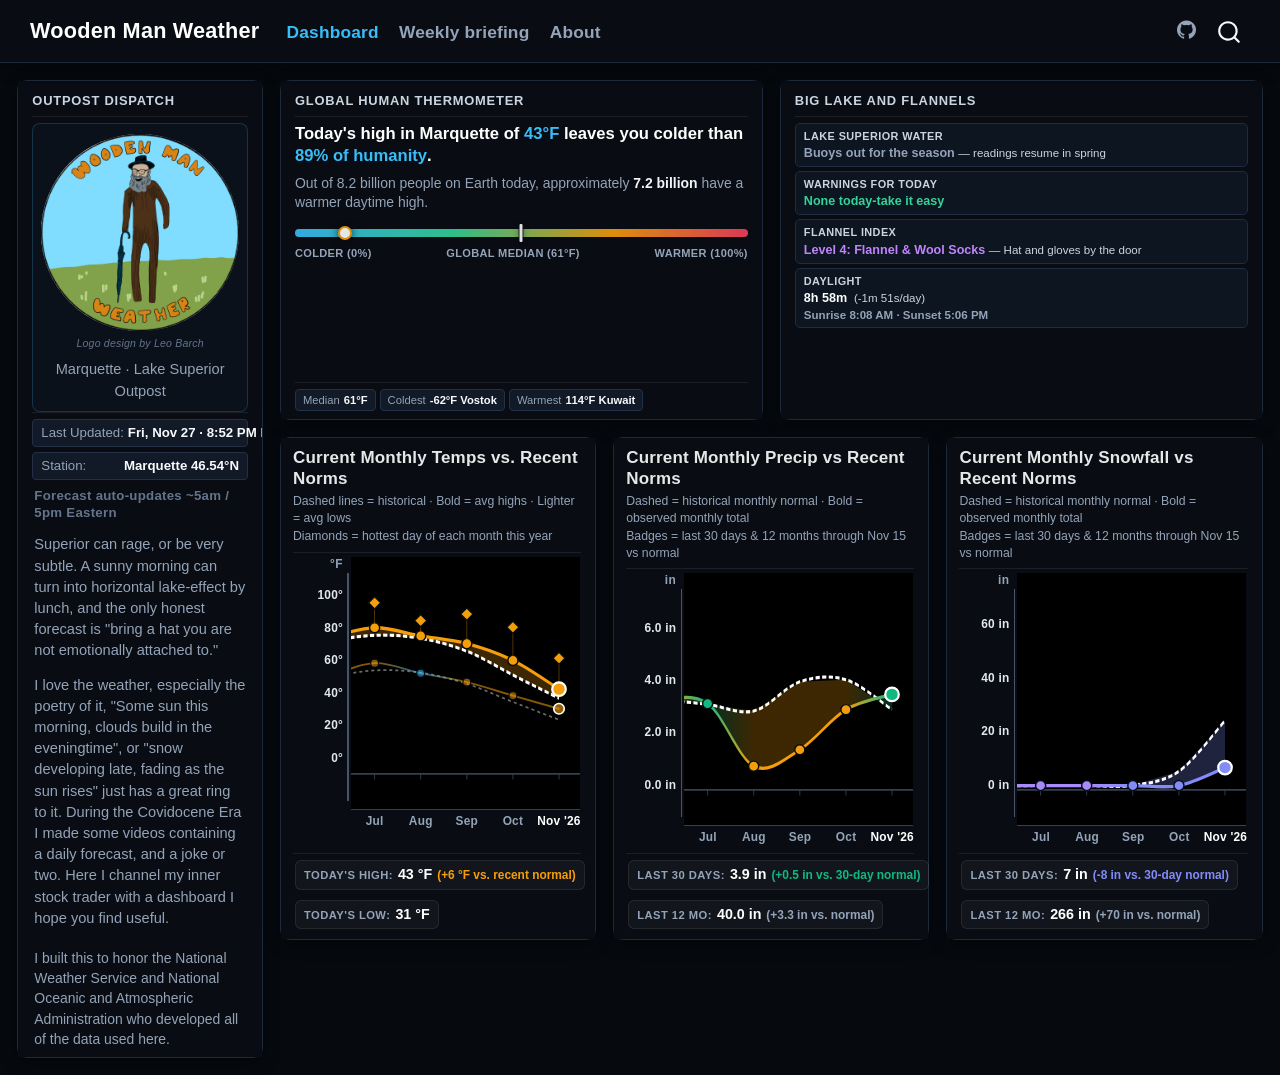
==== commit aa97dc71: "Automated dashboard data update [skip ci]" ====
--- a/docs/index.html
+++ b/docs/index.html
@@ -175,7 +175,7 @@
   </div>
 
   <div class="wmw-op-footer wmw-sidebar-footer html-fill-item html-fill-container">
-    <div class="wmw-stat-pill html-fill-item html-fill-container">Last Updated: <strong>Fri, Nov 27 · 9:53 AM EST</strong></div>
+    <div class="wmw-stat-pill html-fill-item html-fill-container">Last Updated: <strong>Fri, Nov 27 · 8:52 PM EST</strong></div>
     <div class="wmw-stat-pill html-fill-item html-fill-container">Station: <strong>Marquette 46.54°N</strong></div>
     <div class="wmw-update-note html-fill-item html-fill-container">Forecast auto-updates ~5am / 5pm Eastern</div>
     <div class="wmw-dispatch-blurb html-fill-item html-fill-container">Superior can rage, or be very subtle. A sunny morning can turn into horizontal lake-effect by lunch, and the only honest forecast is "bring a hat you are not emotionally attached to."</div>
@@ -205,7 +205,7 @@
   </div>
   <div class="wmw-op-body html-fill-item html-fill-container">
     <div class="wmw-human-headline html-fill-item html-fill-container">Today's high in Marquette of <span class="wmw-hl-cold">43°F</span> leaves you colder than <span class="wmw-hl-cold">89% of humanity</span>.</div>
-    <div class="wmw-human-sub html-fill-item html-fill-container">Out of 8.2 billion people on Earth today, approximately <strong>7.3 billion</strong> have a warmer daytime high.</div>
+    <div class="wmw-human-sub html-fill-item html-fill-container">Out of 8.2 billion people on Earth today, approximately <strong>7.2 billion</strong> have a warmer daytime high.</div>
     
     <div class="wmw-earth-bar-shell html-fill-item html-fill-container">
       <div class="wmw-earth-bar-track html-fill-item html-fill-container">
@@ -246,7 +246,7 @@
       <div class="wmw-gauge-item html-fill-item html-fill-container"><span class="wmw-gauge-label">Lake Superior Water</span><span class="wmw-gauge-val"><strong style="color: #94a3b8;">Buoys out for the season</strong> <span class="wmw-gauge-sub">— readings resume in spring</span></span></div>
       <div class="wmw-gauge-item html-fill-item html-fill-container"><span class="wmw-gauge-label">Warnings for today</span><span class="wmw-gauge-val"><strong style="color: #34d399;">None today-take it easy</strong></span></div>
       <div class="wmw-gauge-item html-fill-item html-fill-container"><span class="wmw-gauge-label">Flannel Index</span><span class="wmw-gauge-val"><strong style="color: #c084fc;">Level 4: Flannel &amp; Wool Socks</strong> <span class="wmw-gauge-sub">— Hat and gloves by the door</span></span></div>
-      <div class="wmw-gauge-item html-fill-item html-fill-container"><span class="wmw-gauge-label">Daylight</span><span class="wmw-gauge-val"><strong style="color: #ffffff;">9h 0m</strong> <span class="wmw-gauge-sub" style="color: #fca5a5; font-weight: 600;">&nbsp;(-1m 55s/day)</span><span class="wmw-gauge-note">Sunrise 8:07 AM · Sunset 5:07 PM</span></span></div>
+      <div class="wmw-gauge-item html-fill-item html-fill-container"><span class="wmw-gauge-label">Daylight</span><span class="wmw-gauge-val"><strong style="color: #ffffff;">8h 58m</strong> <span class="wmw-gauge-sub" style="color: #fca5a5; font-weight: 600;">&nbsp;(-1m 51s/day)</span><span class="wmw-gauge-note">Sunrise 8:08 AM · Sunset 5:06 PM</span></span></div>
     </div>
   </div>
 </div>
@@ -342,7 +342,7 @@
 <path d="M 20 164 C 32.8 165.6, 71.2 172.2, 96.8 173.9 C 122.4 175.7, 148 176.5, 173.6 174.5 C 199.2 172.6, 224.8 167.2, 250.5 162.2 C 276.1 157.1, 301.7 150.4, 327.3 144.3 C 352.9 138.2, 378.5 131.3, 404.1 125.7 C 429.7 120.1, 455.3 114.4, 480.9 110.7 C 506.5 107, 532.1 104.4, 557.7 103.5 C 583.3 102.7, 608.9 103.6, 634.5 105.6 C 660.2 107.6, 685.8 111.3, 711.4 115.7 C 737 120.2, 762.6 126.8, 788.2 132.3 C 813.8 137.7, 852.2 145.9, 865 148.6" stroke="#ffffff" stroke-width="1.6" stroke-dasharray="5 5" opacity="0.42" fill="none" class="wmw-low-normal-line"></path>
 
 <!-- Observed lows: lighter divergence stroke -->
-<path d="M 20 170.6 C 32.8 171.8, 71.2 177.9, 96.8 177.7 C 122.4 177.4, 148 172.3, 173.6 169.1 C 199.2 165.8, 224.8 162.8, 250.5 158.3 C 276.1 153.8, 301.7 146.9, 327.3 142.1 C 352.9 137.4, 378.5 135.2, 404.1 129.8 C 429.7 124.4, 455.3 115.3, 480.9 109.8 C 506.5 104.3, 532.1 97.6, 557.7 96.9 C 583.3 96.3, 608.9 103.1, 634.5 106 C 660.2 108.9, 685.8 110.8, 711.4 114.2 C 737 117.7, 762.6 122.2, 788.2 126.5 C 813.8 130.7, 852.2 137.7, 865 140" stroke="url(#grad-low-line-temperature)" stroke-width="1.7" stroke-linecap="round" stroke-linejoin="round" opacity="0.55" fill="none" class="wmw-low-obs-line"></path>
+<path d="M 20 170.6 C 32.8 171.8, 71.2 177.9, 96.8 177.7 C 122.4 177.4, 148 172.3, 173.6 169.1 C 199.2 165.8, 224.8 162.8, 250.5 158.3 C 276.1 153.8, 301.7 146.9, 327.3 142.1 C 352.9 137.4, 378.5 135.2, 404.1 129.8 C 429.7 124.4, 455.3 115.3, 480.9 109.8 C 506.5 104.3, 532.1 97.6, 557.7 96.9 C 583.3 96.3, 608.9 103.1, 634.5 106 C 660.2 108.9, 685.8 110.8, 711.4 114.2 C 737 117.7, 762.6 122.4, 788.2 126.5 C 813.8 130.5, 852.2 136.5, 865 138.5" stroke="url(#grad-low-line-temperature)" stroke-width="1.7" stroke-linecap="round" stroke-linejoin="round" opacity="0.55" fill="none" class="wmw-low-obs-line"></path>
 
 <!-- Historical highs: crisp white and slightly wider (stroke-width 2.6) -->
 <path d="M 20 145.1 C 32.8 146.3, 71.2 152.2, 96.8 152.6 C 122.4 153.1, 148 150.9, 173.6 147.6 C 199.2 144.3, 224.8 138.1, 250.5 132.7 C 276.1 127.3, 301.7 122.1, 327.3 115.4 C 352.9 108.8, 378.5 99.1, 404.1 92.8 C 429.7 86.5, 455.3 81.3, 480.9 77.8 C 506.5 74.2, 532.1 72.1, 557.7 71.5 C 583.3 70.9, 608.9 71.8, 634.5 74.2 C 660.2 76.6, 685.8 80.4, 711.4 86 C 737 91.5, 762.6 100.5, 788.2 107.7 C 813.8 114.9, 852.2 125.4, 865 129" stroke="#ffffff" stroke-width="2.6" stroke-dasharray="6 4" opacity="0.95" fill="none" class="wmw-normal-line"></path>
@@ -418,7 +418,7 @@
 </g>
 <g class="wmw-markers-group">
 <circle cx="865" cy="120.6" r="6.2" fill="#f59e0b" stroke="#ffffff" stroke-width="2" class="wmw-dot-current"></circle>
-<circle cx="865" cy="140" r="4.8" fill="#f59e0b" fill-opacity="0.6" stroke="#ffffff" stroke-width="1.5" class="wmw-low-dot-current"></circle>
+<circle cx="865" cy="138.5" r="4.8" fill="#f59e0b" fill-opacity="0.6" stroke="#ffffff" stroke-width="1.5" class="wmw-low-dot-current"></circle>
 </g>
 </svg>
 </div>
@@ -448,7 +448,7 @@
 <span class="wmw-stat-now-value">43 °F</span>
 <span class="wmw-stat-now-diff" style="color: #f59e0b;">(+6 °F vs. recent normal)</span>
 </div>
-<div class="wmw-stat-badge html-fill-item html-fill-container"><span class="wmw-stat-now-label">Today's Low:</span><span class="wmw-stat-now-value">30 °F</span></div>
+<div class="wmw-stat-badge html-fill-item html-fill-container"><span class="wmw-stat-now-label">Today's Low:</span><span class="wmw-stat-now-value">31 °F</span></div>
 </div>
 </div>
 <script>
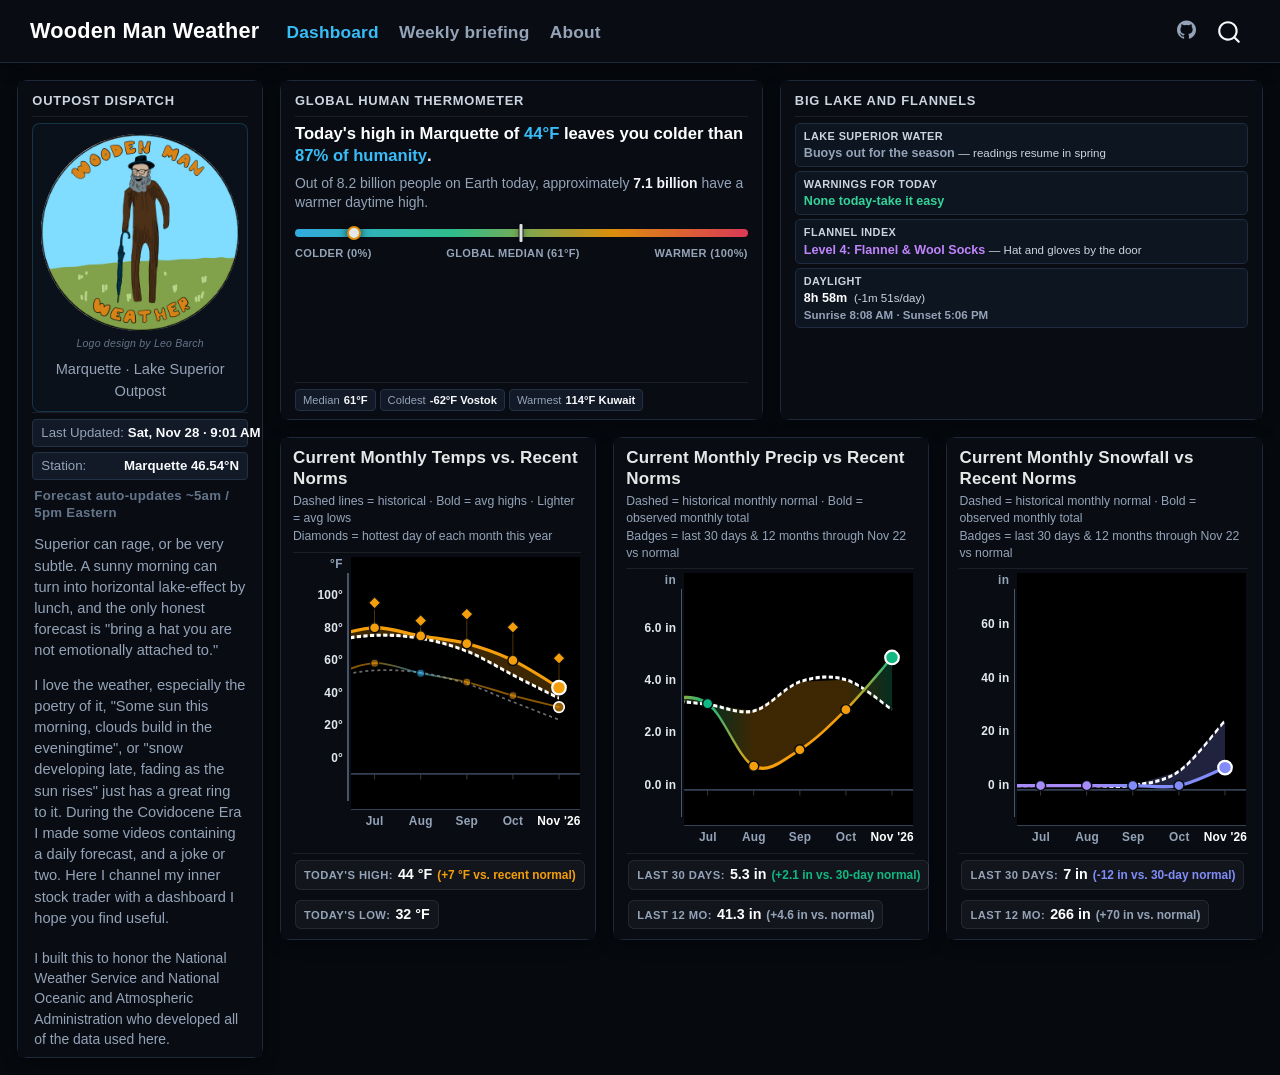
==== commit 65303a46: "Automated dashboard data update [skip ci]" ====
--- a/docs/index.html
+++ b/docs/index.html
@@ -175,7 +175,7 @@
   </div>
 
   <div class="wmw-op-footer wmw-sidebar-footer html-fill-item html-fill-container">
-    <div class="wmw-stat-pill html-fill-item html-fill-container">Last Updated: <strong>Fri, Nov 27 · 8:52 PM EST</strong></div>
+    <div class="wmw-stat-pill html-fill-item html-fill-container">Last Updated: <strong>Sat, Nov 28 · 9:01 AM EST</strong></div>
     <div class="wmw-stat-pill html-fill-item html-fill-container">Station: <strong>Marquette 46.54°N</strong></div>
     <div class="wmw-update-note html-fill-item html-fill-container">Forecast auto-updates ~5am / 5pm Eastern</div>
     <div class="wmw-dispatch-blurb html-fill-item html-fill-container">Superior can rage, or be very subtle. A sunny morning can turn into horizontal lake-effect by lunch, and the only honest forecast is "bring a hat you are not emotionally attached to."</div>
@@ -204,13 +204,13 @@
     <span class="wmw-op-title">Global Human Thermometer</span>
   </div>
   <div class="wmw-op-body html-fill-item html-fill-container">
-    <div class="wmw-human-headline html-fill-item html-fill-container">Today's high in Marquette of <span class="wmw-hl-cold">43°F</span> leaves you colder than <span class="wmw-hl-cold">89% of humanity</span>.</div>
-    <div class="wmw-human-sub html-fill-item html-fill-container">Out of 8.2 billion people on Earth today, approximately <strong>7.2 billion</strong> have a warmer daytime high.</div>
+    <div class="wmw-human-headline html-fill-item html-fill-container">Today's high in Marquette of <span class="wmw-hl-cold">44°F</span> leaves you colder than <span class="wmw-hl-cold">87% of humanity</span>.</div>
+    <div class="wmw-human-sub html-fill-item html-fill-container">Out of 8.2 billion people on Earth today, approximately <strong>7.1 billion</strong> have a warmer daytime high.</div>
     
     <div class="wmw-earth-bar-shell html-fill-item html-fill-container">
       <div class="wmw-earth-bar-track html-fill-item html-fill-container">
         <div class="wmw-earth-bar-median html-fill-item html-fill-container" style="left: 50%;" title="Global Median 61°F"></div>
-        <div class="wmw-earth-bar-pin html-fill-item html-fill-container" style="left: 11%; border-color: #38bdf8;"></div>
+        <div class="wmw-earth-bar-pin html-fill-item html-fill-container" style="left: 13%; border-color: #38bdf8;"></div>
       </div>
       <div class="wmw-earth-bar-labels html-fill-item html-fill-container">
         <span>Colder (0%)</span>
@@ -336,19 +336,19 @@
 <rect x="0" y="0" width="900" height="230" class="wmw-bg-rect"></rect>
 
 <!-- Light shading strictly between current observed and historical high lines -->
-<path d="M 20 150.7 C 32.8 152.2, 71.2 160.6, 96.8 159.3 C 122.4 158, 148 147.6, 173.6 143.1 C 199.2 138.5, 224.8 137, 250.5 132 C 276.1 127.1, 301.7 119.8, 327.3 113.4 C 352.9 107, 378.5 99.9, 404.1 93.4 C 429.7 86.9, 455.3 79.2, 480.9 74.4 C 506.5 69.6, 532.1 65, 557.7 64.6 C 583.3 64.2, 608.9 69.5, 634.5 72 C 660.2 74.4, 685.8 75.4, 711.4 79.1 C 737 82.8, 762.6 87.5, 788.2 94.4 C 813.8 101.3, 852.2 116.3, 865 120.6 L 865 129 L 788.2 107.7 L 711.4 86 L 634.5 74.2 L 557.7 71.5 L 480.9 77.8 L 404.1 92.8 L 327.3 115.4 L 250.5 132.7 L 173.6 147.6 L 96.8 152.6 L 20 145.1 Z" fill="url(#grad-area-temperature)" class="wmw-area-divergence"></path>
+<path d="M 20 150.7 C 32.8 152.2, 71.2 160.6, 96.8 159.3 C 122.4 158, 148 147.6, 173.6 143.1 C 199.2 138.5, 224.8 137, 250.5 132 C 276.1 127.1, 301.7 119.8, 327.3 113.4 C 352.9 107, 378.5 99.9, 404.1 93.4 C 429.7 86.9, 455.3 79.2, 480.9 74.4 C 506.5 69.6, 532.1 65, 557.7 64.6 C 583.3 64.2, 608.9 69.5, 634.5 72 C 660.2 74.4, 685.8 75.4, 711.4 79.1 C 737 82.8, 762.6 87.7, 788.2 94.4 C 813.8 101.1, 852.2 115, 865 119.2 L 865 129 L 788.2 107.7 L 711.4 86 L 634.5 74.2 L 557.7 71.5 L 480.9 77.8 L 404.1 92.8 L 327.3 115.4 L 250.5 132.7 L 173.6 147.6 L 96.8 152.6 L 20 145.1 Z" fill="url(#grad-area-temperature)" class="wmw-area-divergence"></path>
 
 <!-- Historical lows: lighter dashed white -->
 <path d="M 20 164 C 32.8 165.6, 71.2 172.2, 96.8 173.9 C 122.4 175.7, 148 176.5, 173.6 174.5 C 199.2 172.6, 224.8 167.2, 250.5 162.2 C 276.1 157.1, 301.7 150.4, 327.3 144.3 C 352.9 138.2, 378.5 131.3, 404.1 125.7 C 429.7 120.1, 455.3 114.4, 480.9 110.7 C 506.5 107, 532.1 104.4, 557.7 103.5 C 583.3 102.7, 608.9 103.6, 634.5 105.6 C 660.2 107.6, 685.8 111.3, 711.4 115.7 C 737 120.2, 762.6 126.8, 788.2 132.3 C 813.8 137.7, 852.2 145.9, 865 148.6" stroke="#ffffff" stroke-width="1.6" stroke-dasharray="5 5" opacity="0.42" fill="none" class="wmw-low-normal-line"></path>
 
 <!-- Observed lows: lighter divergence stroke -->
-<path d="M 20 170.6 C 32.8 171.8, 71.2 177.9, 96.8 177.7 C 122.4 177.4, 148 172.3, 173.6 169.1 C 199.2 165.8, 224.8 162.8, 250.5 158.3 C 276.1 153.8, 301.7 146.9, 327.3 142.1 C 352.9 137.4, 378.5 135.2, 404.1 129.8 C 429.7 124.4, 455.3 115.3, 480.9 109.8 C 506.5 104.3, 532.1 97.6, 557.7 96.9 C 583.3 96.3, 608.9 103.1, 634.5 106 C 660.2 108.9, 685.8 110.8, 711.4 114.2 C 737 117.7, 762.6 122.4, 788.2 126.5 C 813.8 130.5, 852.2 136.5, 865 138.5" stroke="url(#grad-low-line-temperature)" stroke-width="1.7" stroke-linecap="round" stroke-linejoin="round" opacity="0.55" fill="none" class="wmw-low-obs-line"></path>
+<path d="M 20 170.6 C 32.8 171.8, 71.2 177.9, 96.8 177.7 C 122.4 177.4, 148 172.3, 173.6 169.1 C 199.2 165.8, 224.8 162.8, 250.5 158.3 C 276.1 153.8, 301.7 146.9, 327.3 142.1 C 352.9 137.4, 378.5 135.2, 404.1 129.8 C 429.7 124.4, 455.3 115.3, 480.9 109.8 C 506.5 104.3, 532.1 97.6, 557.7 96.9 C 583.3 96.3, 608.9 103.1, 634.5 106 C 660.2 108.9, 685.8 110.8, 711.4 114.2 C 737 117.7, 762.6 122.7, 788.2 126.5 C 813.8 130.2, 852.2 135.3, 865 137" stroke="url(#grad-low-line-temperature)" stroke-width="1.7" stroke-linecap="round" stroke-linejoin="round" opacity="0.55" fill="none" class="wmw-low-obs-line"></path>
 
 <!-- Historical highs: crisp white and slightly wider (stroke-width 2.6) -->
 <path d="M 20 145.1 C 32.8 146.3, 71.2 152.2, 96.8 152.6 C 122.4 153.1, 148 150.9, 173.6 147.6 C 199.2 144.3, 224.8 138.1, 250.5 132.7 C 276.1 127.3, 301.7 122.1, 327.3 115.4 C 352.9 108.8, 378.5 99.1, 404.1 92.8 C 429.7 86.5, 455.3 81.3, 480.9 77.8 C 506.5 74.2, 532.1 72.1, 557.7 71.5 C 583.3 70.9, 608.9 71.8, 634.5 74.2 C 660.2 76.6, 685.8 80.4, 711.4 86 C 737 91.5, 762.6 100.5, 788.2 107.7 C 813.8 114.9, 852.2 125.4, 865 129" stroke="#ffffff" stroke-width="2.6" stroke-dasharray="6 4" opacity="0.95" fill="none" class="wmw-normal-line"></path>
 
 <!-- Observed monthly-average highs -->
-<path d="M 20 150.7 C 32.8 152.2, 71.2 160.6, 96.8 159.3 C 122.4 158, 148 147.6, 173.6 143.1 C 199.2 138.5, 224.8 137, 250.5 132 C 276.1 127.1, 301.7 119.8, 327.3 113.4 C 352.9 107, 378.5 99.9, 404.1 93.4 C 429.7 86.9, 455.3 79.2, 480.9 74.4 C 506.5 69.6, 532.1 65, 557.7 64.6 C 583.3 64.2, 608.9 69.5, 634.5 72 C 660.2 74.4, 685.8 75.4, 711.4 79.1 C 737 82.8, 762.6 87.5, 788.2 94.4 C 813.8 101.3, 852.2 116.3, 865 120.6" stroke="url(#grad-line-temperature)" stroke-width="2.8" stroke-linecap="round" stroke-linejoin="round" fill="none" class="wmw-obs-line"></path>
+<path d="M 20 150.7 C 32.8 152.2, 71.2 160.6, 96.8 159.3 C 122.4 158, 148 147.6, 173.6 143.1 C 199.2 138.5, 224.8 137, 250.5 132 C 276.1 127.1, 301.7 119.8, 327.3 113.4 C 352.9 107, 378.5 99.9, 404.1 93.4 C 429.7 86.9, 455.3 79.2, 480.9 74.4 C 506.5 69.6, 532.1 65, 557.7 64.6 C 583.3 64.2, 608.9 69.5, 634.5 72 C 660.2 74.4, 685.8 75.4, 711.4 79.1 C 737 82.8, 762.6 87.7, 788.2 94.4 C 813.8 101.1, 852.2 115, 865 119.2" stroke="url(#grad-line-temperature)" stroke-width="2.8" stroke-linecap="round" stroke-linejoin="round" fill="none" class="wmw-obs-line"></path>
 
 <!-- X-Axis baseline and month tick marks -->
 <line x1="0" y1="198" x2="900" y2="198" stroke="#334155" stroke-width="1.5"></line>
@@ -413,12 +413,12 @@
 <polygon points="711.4,46.7 716.9,52.2 711.4,57.7 705.9,52.2" fill="#f59e0b" stroke="#090d13" stroke-width="1.1" class="wmw-max-dot" data-cx="711.4" data-cy="52.2"></polygon>
 <line x1="788.2" y1="94.4" x2="788.2" y2="64.1" stroke="#f59e0b" stroke-width="1.2" stroke-opacity="0.45"></line>
 <polygon points="788.2,58.6 793.7,64.1 788.2,69.6 782.7,64.1" fill="#f59e0b" stroke="#090d13" stroke-width="1.1" class="wmw-max-dot" data-cx="788.2" data-cy="64.1"></polygon>
-<line x1="865" y1="120.6" x2="865" y2="92.4" stroke="#f59e0b" stroke-width="1.2" stroke-opacity="0.45"></line>
+<line x1="865" y1="119.2" x2="865" y2="92.4" stroke="#f59e0b" stroke-width="1.2" stroke-opacity="0.45"></line>
 <polygon points="865,86.9 870.5,92.4 865,97.9 859.5,92.4" fill="#f59e0b" stroke="#090d13" stroke-width="1.1" class="wmw-max-dot" data-cx="865" data-cy="92.4"></polygon>
 </g>
 <g class="wmw-markers-group">
-<circle cx="865" cy="120.6" r="6.2" fill="#f59e0b" stroke="#ffffff" stroke-width="2" class="wmw-dot-current"></circle>
-<circle cx="865" cy="138.5" r="4.8" fill="#f59e0b" fill-opacity="0.6" stroke="#ffffff" stroke-width="1.5" class="wmw-low-dot-current"></circle>
+<circle cx="865" cy="119.2" r="6.2" fill="#f59e0b" stroke="#ffffff" stroke-width="2" class="wmw-dot-current"></circle>
+<circle cx="865" cy="137" r="4.8" fill="#f59e0b" fill-opacity="0.6" stroke="#ffffff" stroke-width="1.5" class="wmw-low-dot-current"></circle>
 </g>
 </svg>
 </div>
@@ -445,10 +445,10 @@
 <div class="wmw-bottom-stats html-fill-item html-fill-container">
 <div class="wmw-stat-badge html-fill-item html-fill-container">
 <span class="wmw-stat-now-label">Today's High:</span>
-<span class="wmw-stat-now-value">43 °F</span>
-<span class="wmw-stat-now-diff" style="color: #f59e0b;">(+6 °F vs. recent normal)</span>
-</div>
-<div class="wmw-stat-badge html-fill-item html-fill-container"><span class="wmw-stat-now-label">Today's Low:</span><span class="wmw-stat-now-value">31 °F</span></div>
+<span class="wmw-stat-now-value">44 °F</span>
+<span class="wmw-stat-now-diff" style="color: #f59e0b;">(+7 °F vs. recent normal)</span>
+</div>
+<div class="wmw-stat-badge html-fill-item html-fill-container"><span class="wmw-stat-now-label">Today's Low:</span><span class="wmw-stat-now-value">32 °F</span></div>
 </div>
 </div>
 <script>
@@ -561,7 +561,7 @@
 <div class="wmw-chart-card html-fill-item html-fill-container" id="wmw-chart-precipitation" data-metric="precipitation">
 <div class="wmw-chart-header html-fill-item html-fill-container">
 <h4 class="wmw-chart-title">Current Monthly Precip vs Recent Norms</h4>
-<div class="wmw-chart-subtitle html-fill-item html-fill-container">Dashed = historical monthly normal · Bold = observed monthly total<span class="wmw-chart-subtitle-line">Badges = last 30 days &amp; 12 months through Nov 15 vs normal</span></div>
+<div class="wmw-chart-subtitle html-fill-item html-fill-container">Dashed = historical monthly normal · Bold = observed monthly total<span class="wmw-chart-subtitle-line">Badges = last 30 days &amp; 12 months through Nov 22 vs normal</span></div>
 </div>
 <div class="wmw-chart-main html-fill-item html-fill-container">
 <div class="wmw-y-axis-pane html-fill-item html-fill-container">
@@ -626,14 +626,14 @@
 <rect x="0" y="0" width="900" height="230" class="wmw-bg-rect"></rect>
 
 <!-- Light shading strictly between current observed and historical high lines -->
-<path d="M 20 110.1 C 32.8 108, 71.2 98.5, 96.8 97.7 C 122.4 96.8, 148 114.2, 173.6 105.1 C 199.2 95.9, 224.8 40.1, 250.5 42.7 C 276.1 45.2, 301.7 98.8, 327.3 120.4 C 352.9 142, 378.5 172.1, 404.1 172.2 C 429.7 172.4, 455.3 130.2, 480.9 121.3 C 506.5 112.5, 532.1 110, 557.7 119.2 C 583.3 128.3, 608.9 169.3, 634.5 176.3 C 660.2 183.3, 685.8 169.9, 711.4 161.3 C 737 152.6, 762.6 133.1, 788.2 124.7 C 813.8 116.3, 852.2 113.1, 865 110.8 L 865 124.7 L 788.2 97.4 L 711.4 99.3 L 634.5 125.9 L 557.7 119.9 L 480.9 115.8 L 404.1 113.4 L 327.3 113.9 L 250.5 130.2 L 173.6 140.5 L 96.8 138.3 L 20 131.9 Z" fill="url(#grad-area-precipitation)" class="wmw-area-divergence"></path>
+<path d="M 20 110.1 C 32.8 108, 71.2 98.5, 96.8 97.7 C 122.4 96.8, 148 114.2, 173.6 105.1 C 199.2 95.9, 224.8 40.1, 250.5 42.7 C 276.1 45.2, 301.7 98.8, 327.3 120.4 C 352.9 142, 378.5 172.1, 404.1 172.2 C 429.7 172.4, 455.3 130.2, 480.9 121.3 C 506.5 112.5, 532.1 110, 557.7 119.2 C 583.3 128.3, 608.9 169.3, 634.5 176.3 C 660.2 183.3, 685.8 169.9, 711.4 161.3 C 737 152.6, 762.6 138.7, 788.2 124.7 C 813.8 110.7, 852.2 85, 865 77.1 L 865 124.7 L 788.2 97.4 L 711.4 99.3 L 634.5 125.9 L 557.7 119.9 L 480.9 115.8 L 404.1 113.4 L 327.3 113.9 L 250.5 130.2 L 173.6 140.5 L 96.8 138.3 L 20 131.9 Z" fill="url(#grad-area-precipitation)" class="wmw-area-divergence"></path>
 
 
 <!-- Historical highs: crisp white and slightly wider (stroke-width 2.6) -->
 <path d="M 20 131.9 C 32.8 132.9, 71.2 136.9, 96.8 138.3 C 122.4 139.7, 148 141.8, 173.6 140.5 C 199.2 139.1, 224.8 134.6, 250.5 130.2 C 276.1 125.8, 301.7 116.7, 327.3 113.9 C 352.9 111.1, 378.5 113.1, 404.1 113.4 C 429.7 113.8, 455.3 114.8, 480.9 115.8 C 506.5 116.9, 532.1 118.2, 557.7 119.9 C 583.3 121.6, 608.9 129.3, 634.5 125.9 C 660.2 122.5, 685.8 104.1, 711.4 99.3 C 737 94.6, 762.6 93.2, 788.2 97.4 C 813.8 101.7, 852.2 120.1, 865 124.7" stroke="#ffffff" stroke-width="2.6" stroke-dasharray="6 4" opacity="0.95" fill="none" class="wmw-normal-line"></path>
 
 <!-- Observed monthly-average highs -->
-<path d="M 20 110.1 C 32.8 108, 71.2 98.5, 96.8 97.7 C 122.4 96.8, 148 114.2, 173.6 105.1 C 199.2 95.9, 224.8 40.1, 250.5 42.7 C 276.1 45.2, 301.7 98.8, 327.3 120.4 C 352.9 142, 378.5 172.1, 404.1 172.2 C 429.7 172.4, 455.3 130.2, 480.9 121.3 C 506.5 112.5, 532.1 110, 557.7 119.2 C 583.3 128.3, 608.9 169.3, 634.5 176.3 C 660.2 183.3, 685.8 169.9, 711.4 161.3 C 737 152.6, 762.6 133.1, 788.2 124.7 C 813.8 116.3, 852.2 113.1, 865 110.8" stroke="url(#grad-line-precipitation)" stroke-width="2.8" stroke-linecap="round" stroke-linejoin="round" fill="none" class="wmw-obs-line"></path>
+<path d="M 20 110.1 C 32.8 108, 71.2 98.5, 96.8 97.7 C 122.4 96.8, 148 114.2, 173.6 105.1 C 199.2 95.9, 224.8 40.1, 250.5 42.7 C 276.1 45.2, 301.7 98.8, 327.3 120.4 C 352.9 142, 378.5 172.1, 404.1 172.2 C 429.7 172.4, 455.3 130.2, 480.9 121.3 C 506.5 112.5, 532.1 110, 557.7 119.2 C 583.3 128.3, 608.9 169.3, 634.5 176.3 C 660.2 183.3, 685.8 169.9, 711.4 161.3 C 737 152.6, 762.6 138.7, 788.2 124.7 C 813.8 110.7, 852.2 85, 865 77.1" stroke="url(#grad-line-precipitation)" stroke-width="2.8" stroke-linecap="round" stroke-linejoin="round" fill="none" class="wmw-obs-line"></path>
 
 <!-- X-Axis baseline and month tick marks -->
 <line x1="0" y1="198" x2="900" y2="198" stroke="#334155" stroke-width="1.5"></line>
@@ -663,7 +663,7 @@
 <circle cx="634.5" cy="176.3" r="4.6" fill="#f59e0b" stroke="#090d13" stroke-width="1.3" class="wmw-dot"></circle>
 <circle cx="711.4" cy="161.3" r="4.6" fill="#f59e0b" stroke="#090d13" stroke-width="1.3" class="wmw-dot"></circle>
 <circle cx="788.2" cy="124.7" r="4.6" fill="#f59e0b" stroke="#090d13" stroke-width="1.3" class="wmw-dot"></circle>
-<circle cx="865" cy="110.8" r="6.2" fill="#10b981" stroke="#ffffff" stroke-width="2" class="wmw-dot-current"></circle>
+<circle cx="865" cy="77.1" r="6.2" fill="#10b981" stroke="#ffffff" stroke-width="2" class="wmw-dot-current"></circle>
 </g>
 </svg>
 </div>
@@ -690,10 +690,10 @@
 <div class="wmw-bottom-stats html-fill-item html-fill-container">
 <div class="wmw-stat-badge html-fill-item html-fill-container">
 <span class="wmw-stat-now-label">Last 30 Days:</span>
-<span class="wmw-stat-now-value">3.9 in</span>
-<span class="wmw-stat-now-diff" style="color: #10b981;">(+0.5 in vs. 30-day normal)</span>
-</div>
-<div class="wmw-stat-badge html-fill-item html-fill-container"><span class="wmw-stat-now-label">Last 12 Mo:</span><span class="wmw-stat-now-value">40.0 in</span><span class="wmw-stat-now-diff" style="color: #94a3b8;">(+3.3 in vs. normal)</span></div>
+<span class="wmw-stat-now-value">5.3 in</span>
+<span class="wmw-stat-now-diff" style="color: #10b981;">(+2.1 in vs. 30-day normal)</span>
+</div>
+<div class="wmw-stat-badge html-fill-item html-fill-container"><span class="wmw-stat-now-label">Last 12 Mo:</span><span class="wmw-stat-now-value">41.3 in</span><span class="wmw-stat-now-diff" style="color: #94a3b8;">(+4.6 in vs. normal)</span></div>
 </div>
 </div>
 <script>
@@ -806,7 +806,7 @@
 <div class="wmw-chart-card html-fill-item html-fill-container" id="wmw-chart-snowfall" data-metric="snowfall">
 <div class="wmw-chart-header html-fill-item html-fill-container">
 <h4 class="wmw-chart-title">Current Monthly Snowfall vs Recent Norms</h4>
-<div class="wmw-chart-subtitle html-fill-item html-fill-container">Dashed = historical monthly normal · Bold = observed monthly total<span class="wmw-chart-subtitle-line">Badges = last 30 days &amp; 12 months through Nov 15 vs normal</span></div>
+<div class="wmw-chart-subtitle html-fill-item html-fill-container">Dashed = historical monthly normal · Bold = observed monthly total<span class="wmw-chart-subtitle-line">Badges = last 30 days &amp; 12 months through Nov 22 vs normal</span></div>
 </div>
 <div class="wmw-chart-main html-fill-item html-fill-container">
 <div class="wmw-y-axis-pane html-fill-item html-fill-container">
@@ -936,7 +936,7 @@
 <div class="wmw-stat-badge html-fill-item html-fill-container">
 <span class="wmw-stat-now-label">Last 30 Days:</span>
 <span class="wmw-stat-now-value">7 in</span>
-<span class="wmw-stat-now-diff" style="color: #818cf8;">(-8 in vs. 30-day normal)</span>
+<span class="wmw-stat-now-diff" style="color: #818cf8;">(-12 in vs. 30-day normal)</span>
 </div>
 <div class="wmw-stat-badge html-fill-item html-fill-container"><span class="wmw-stat-now-label">Last 12 Mo:</span><span class="wmw-stat-now-value">266 in</span><span class="wmw-stat-now-diff" style="color: #94a3b8;">(+70 in vs. normal)</span></div>
 </div>
